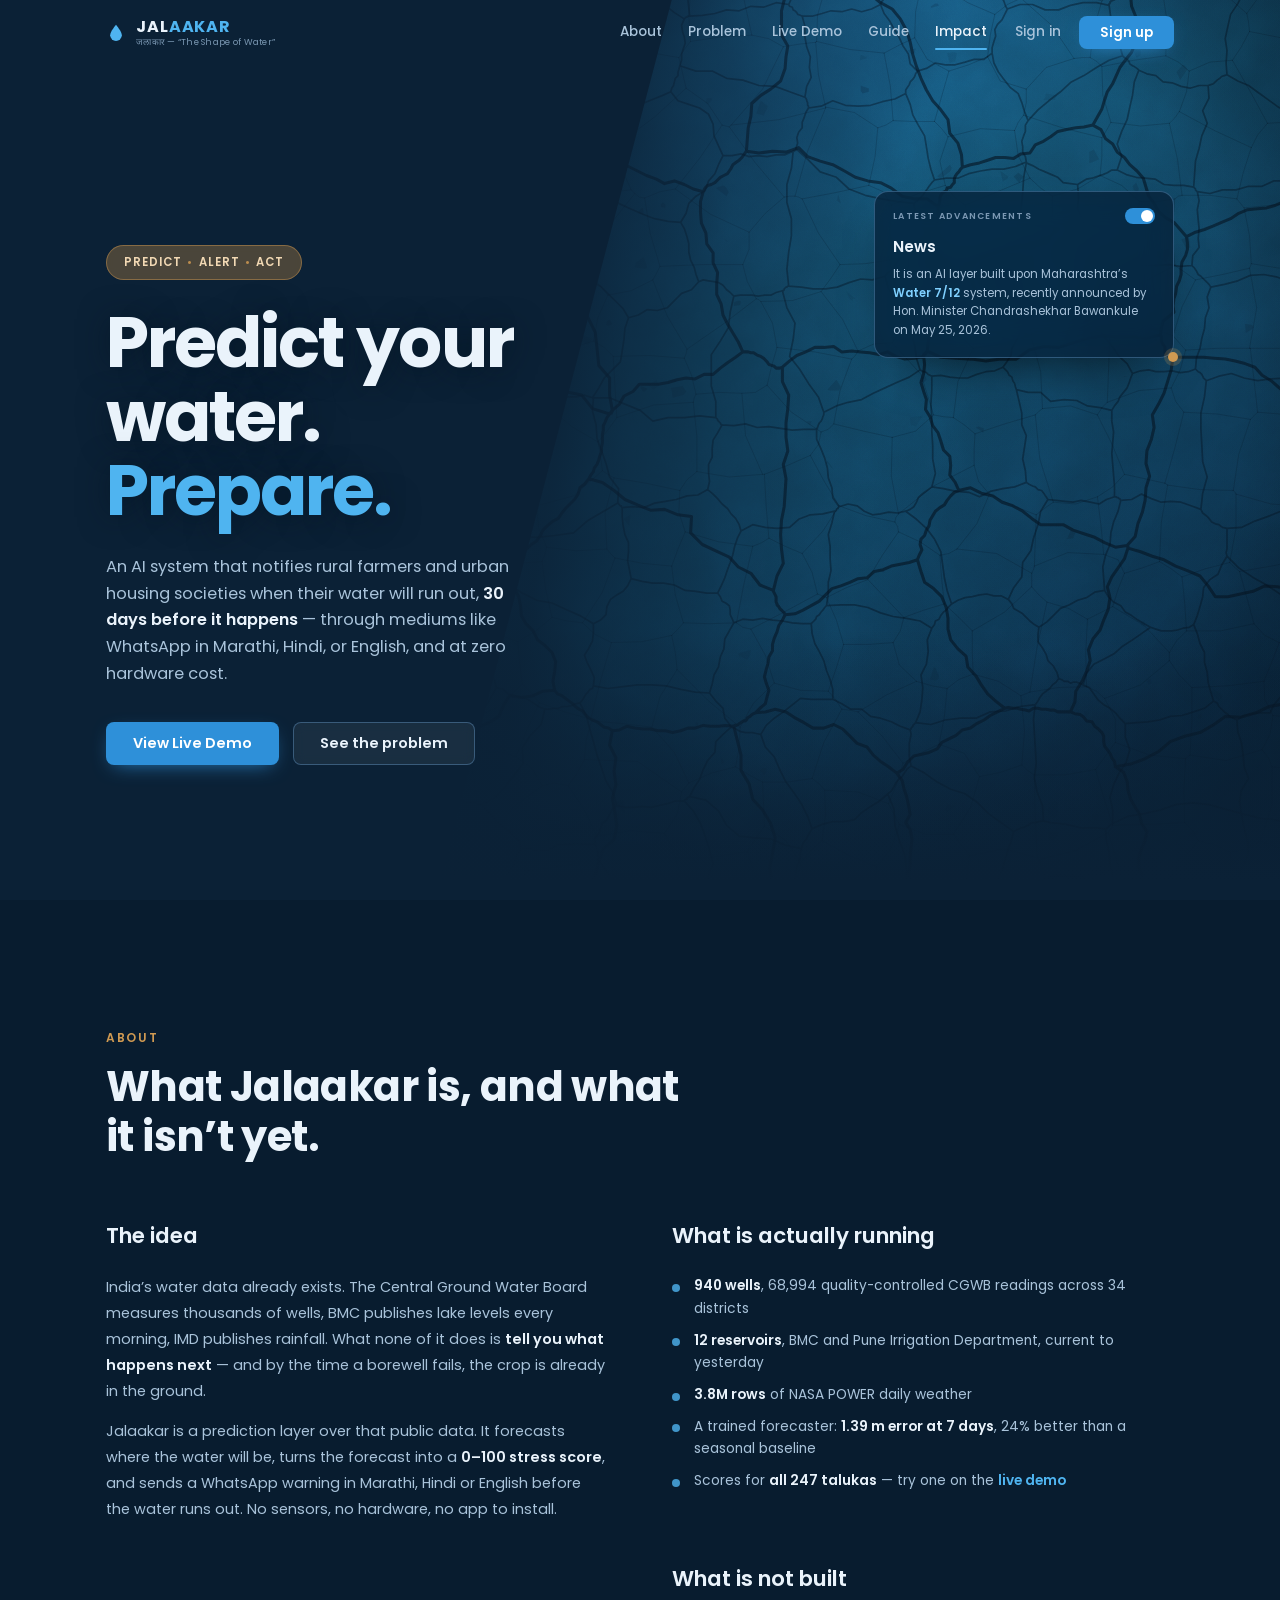
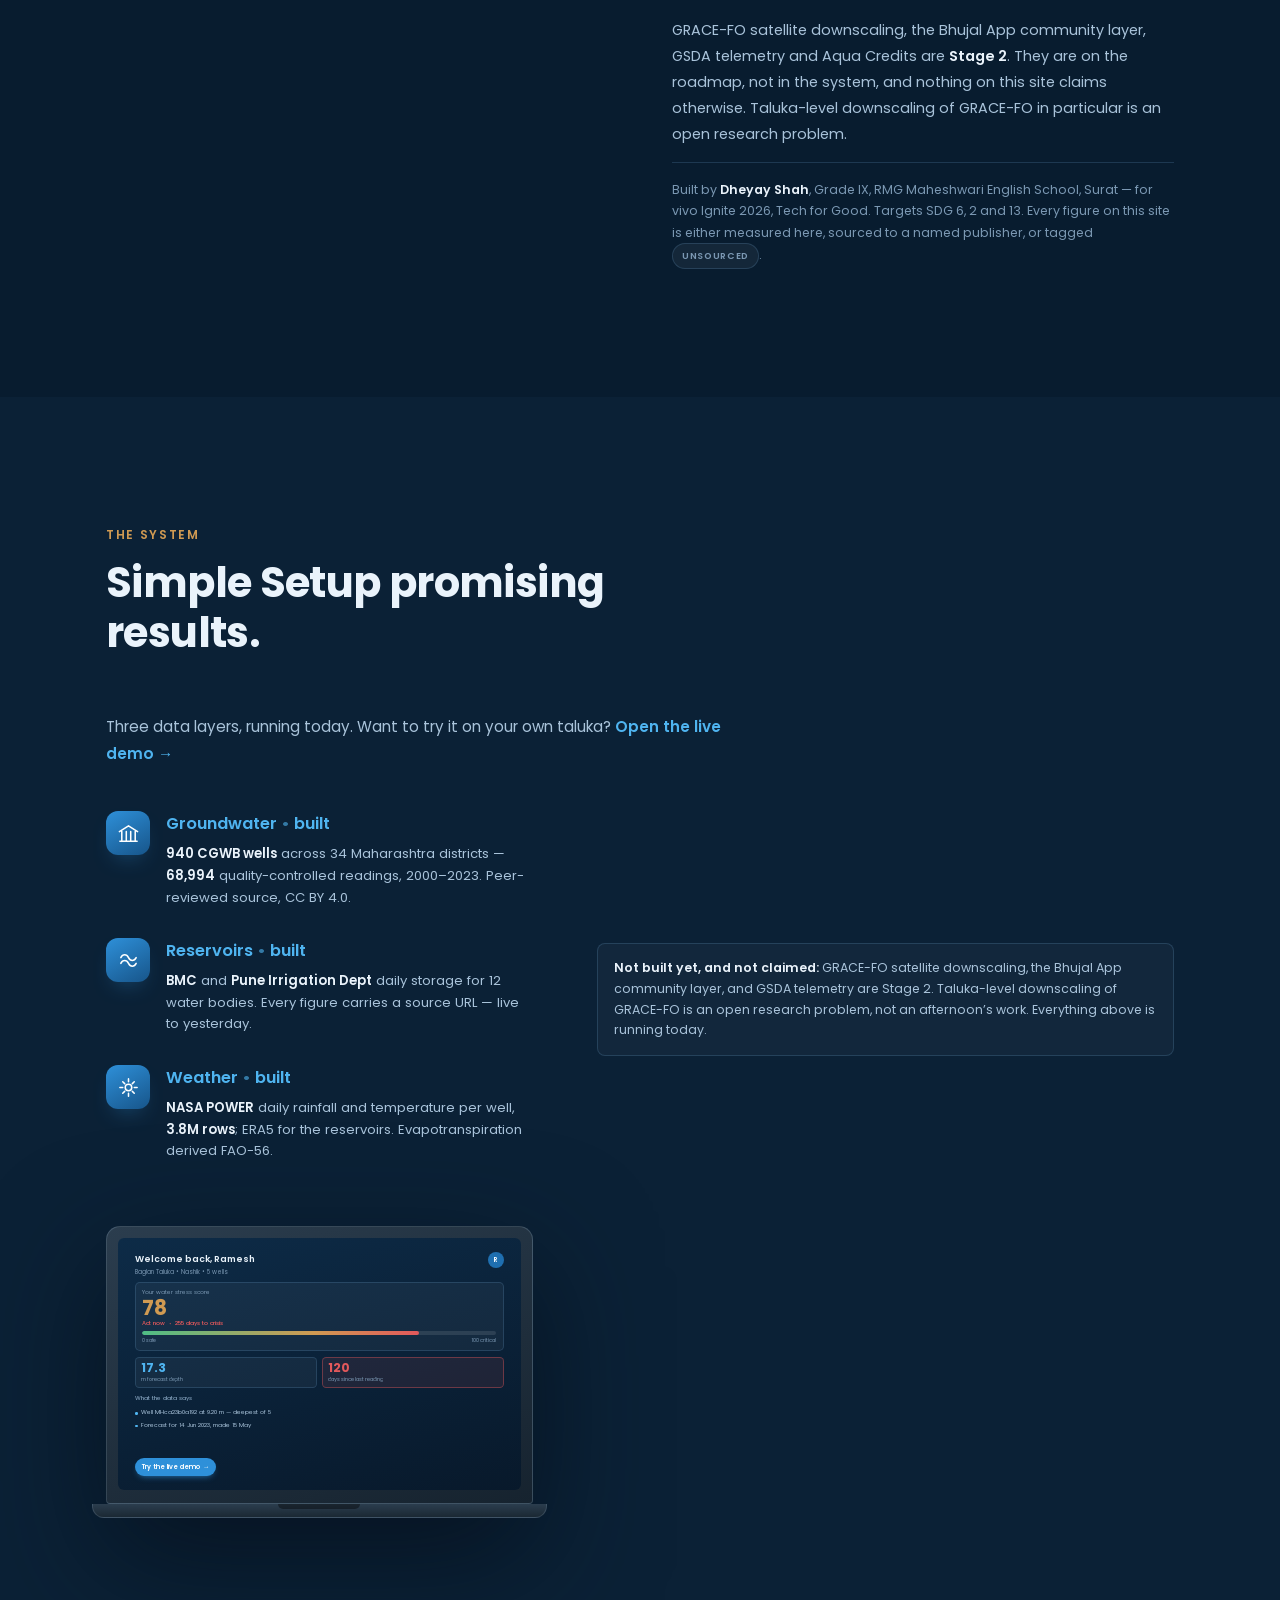
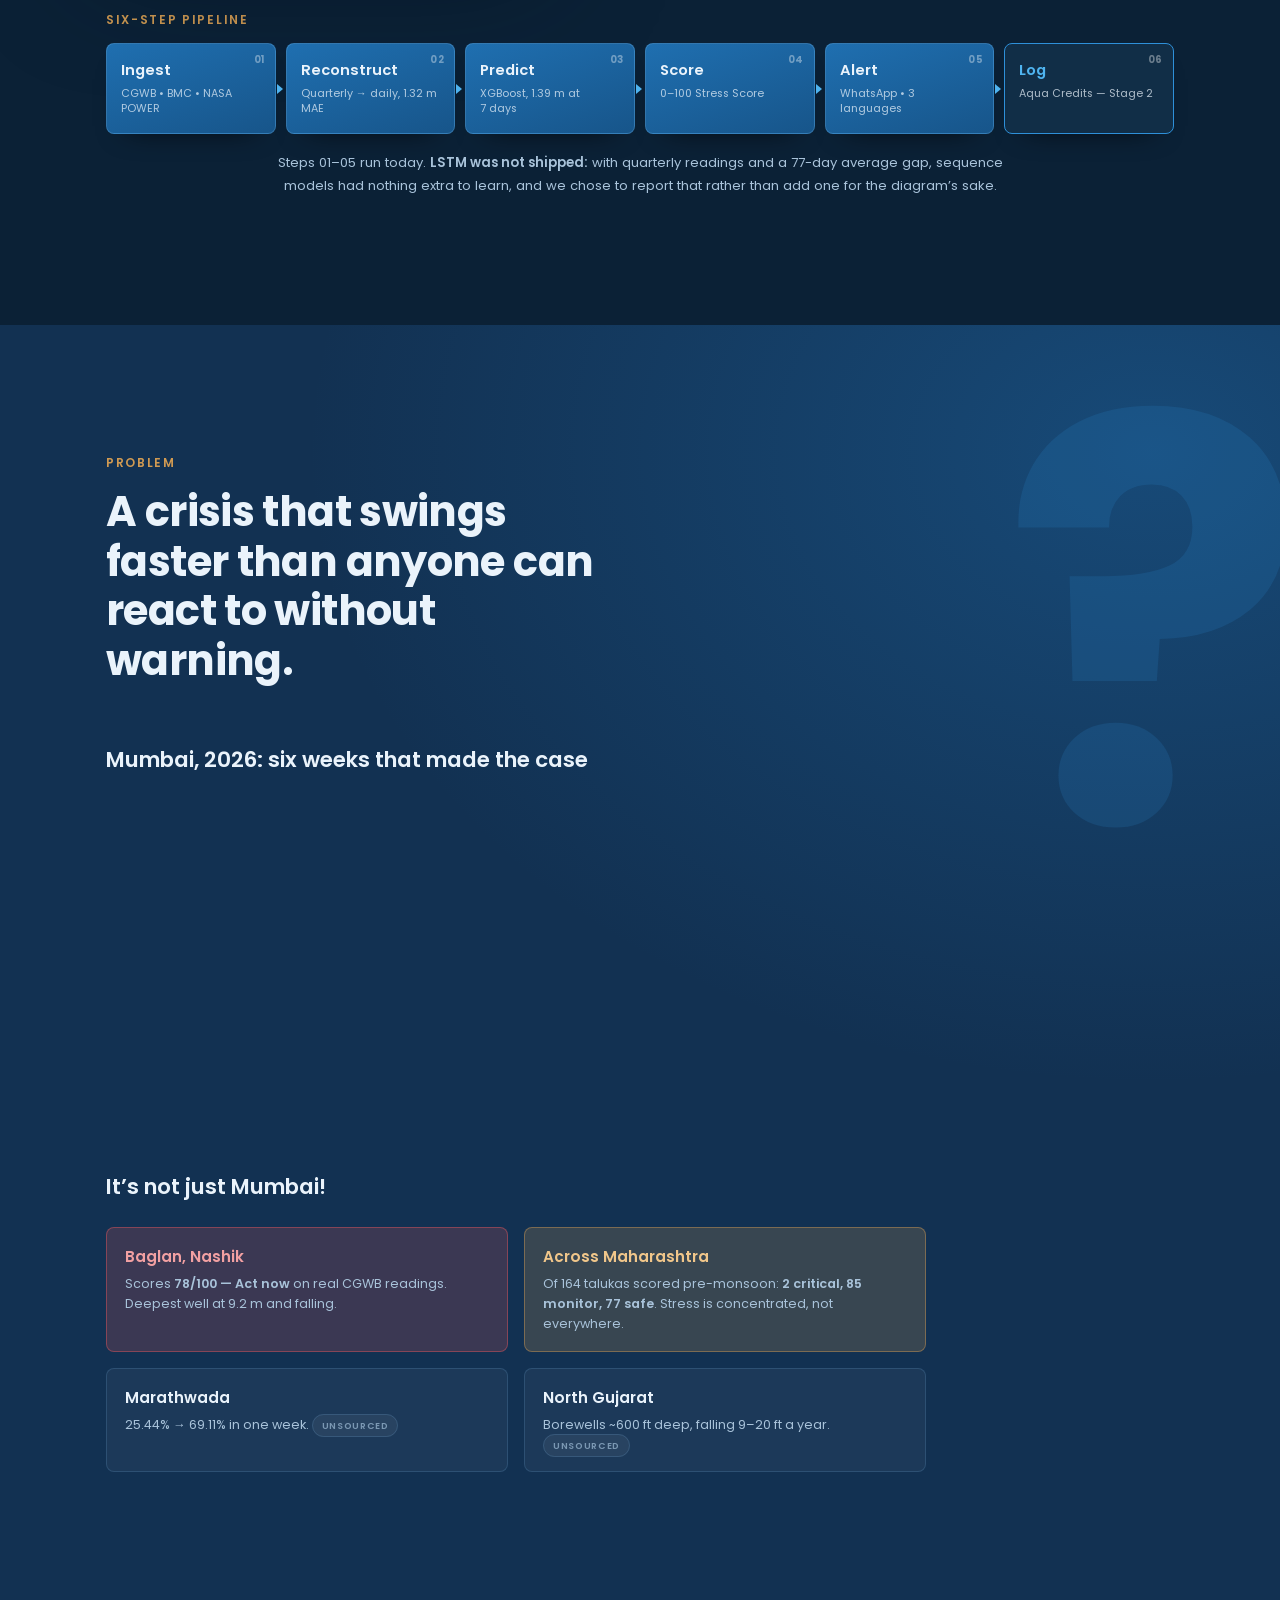
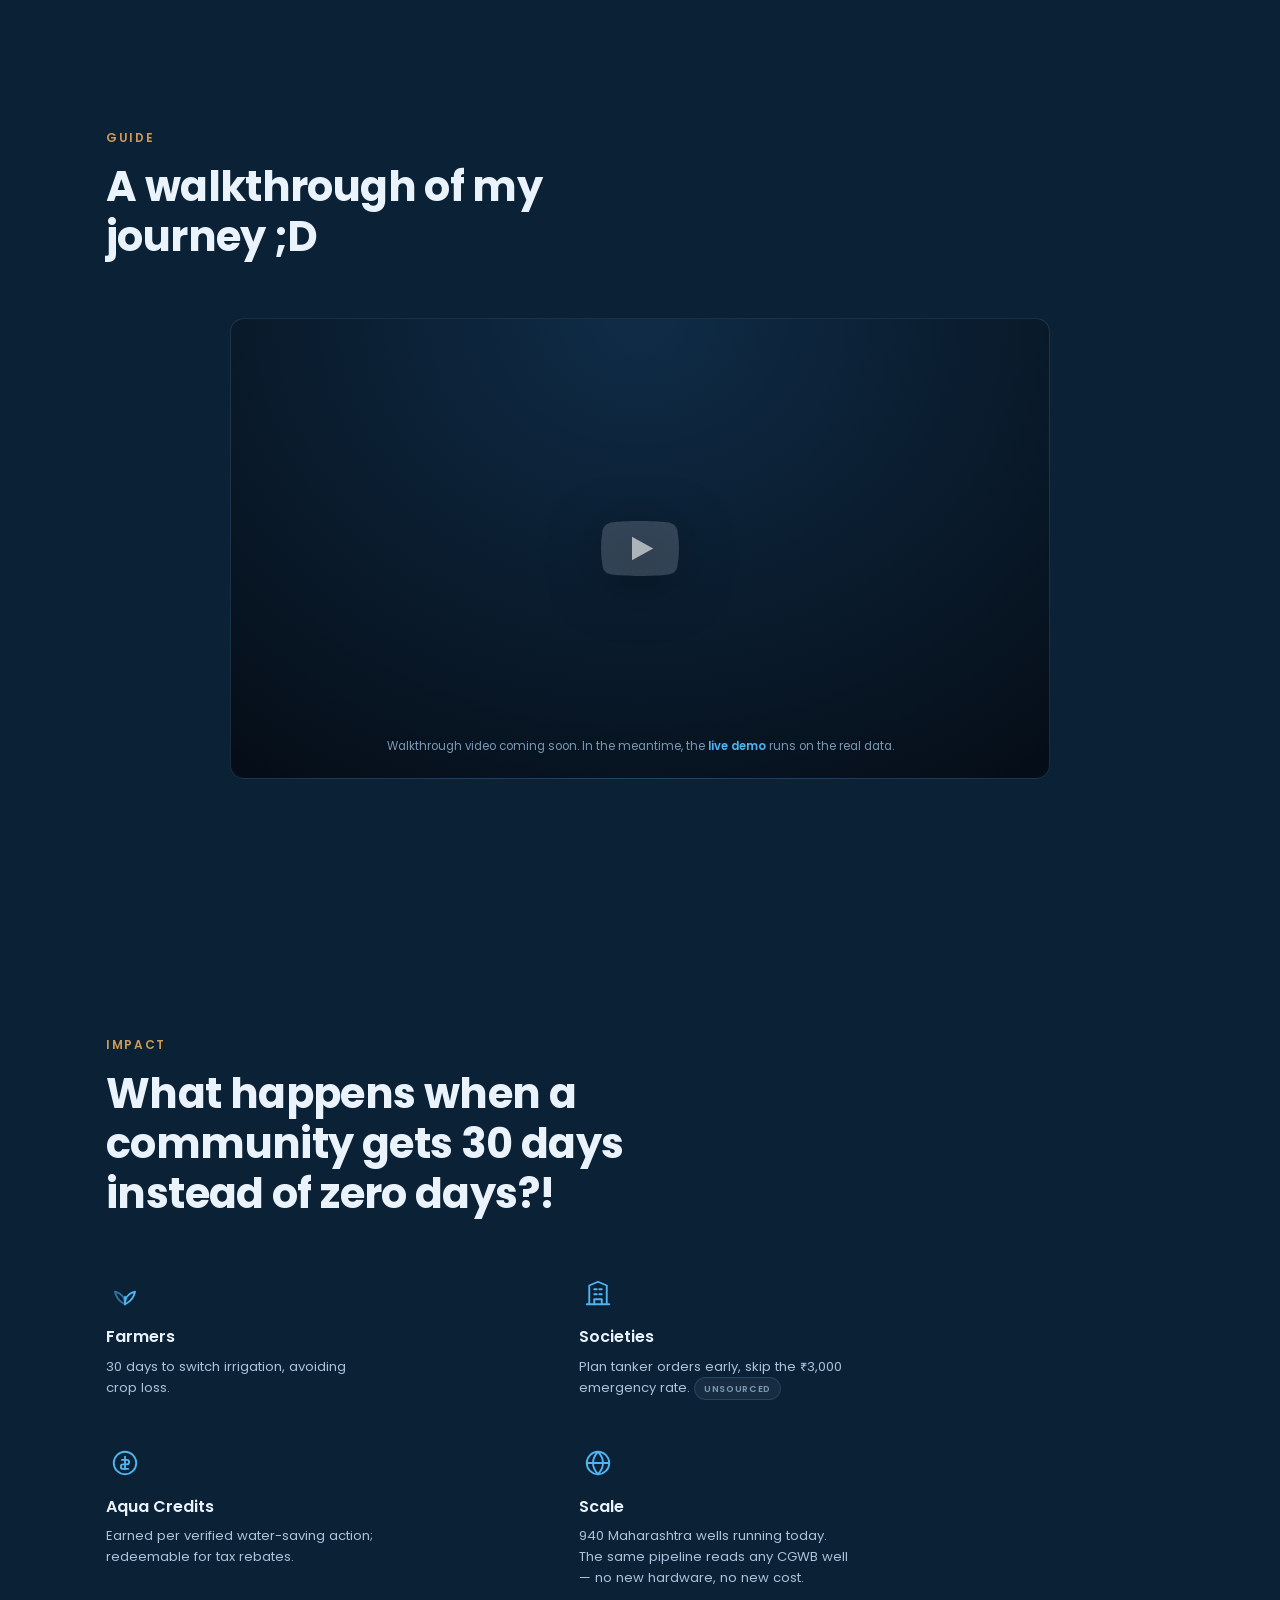
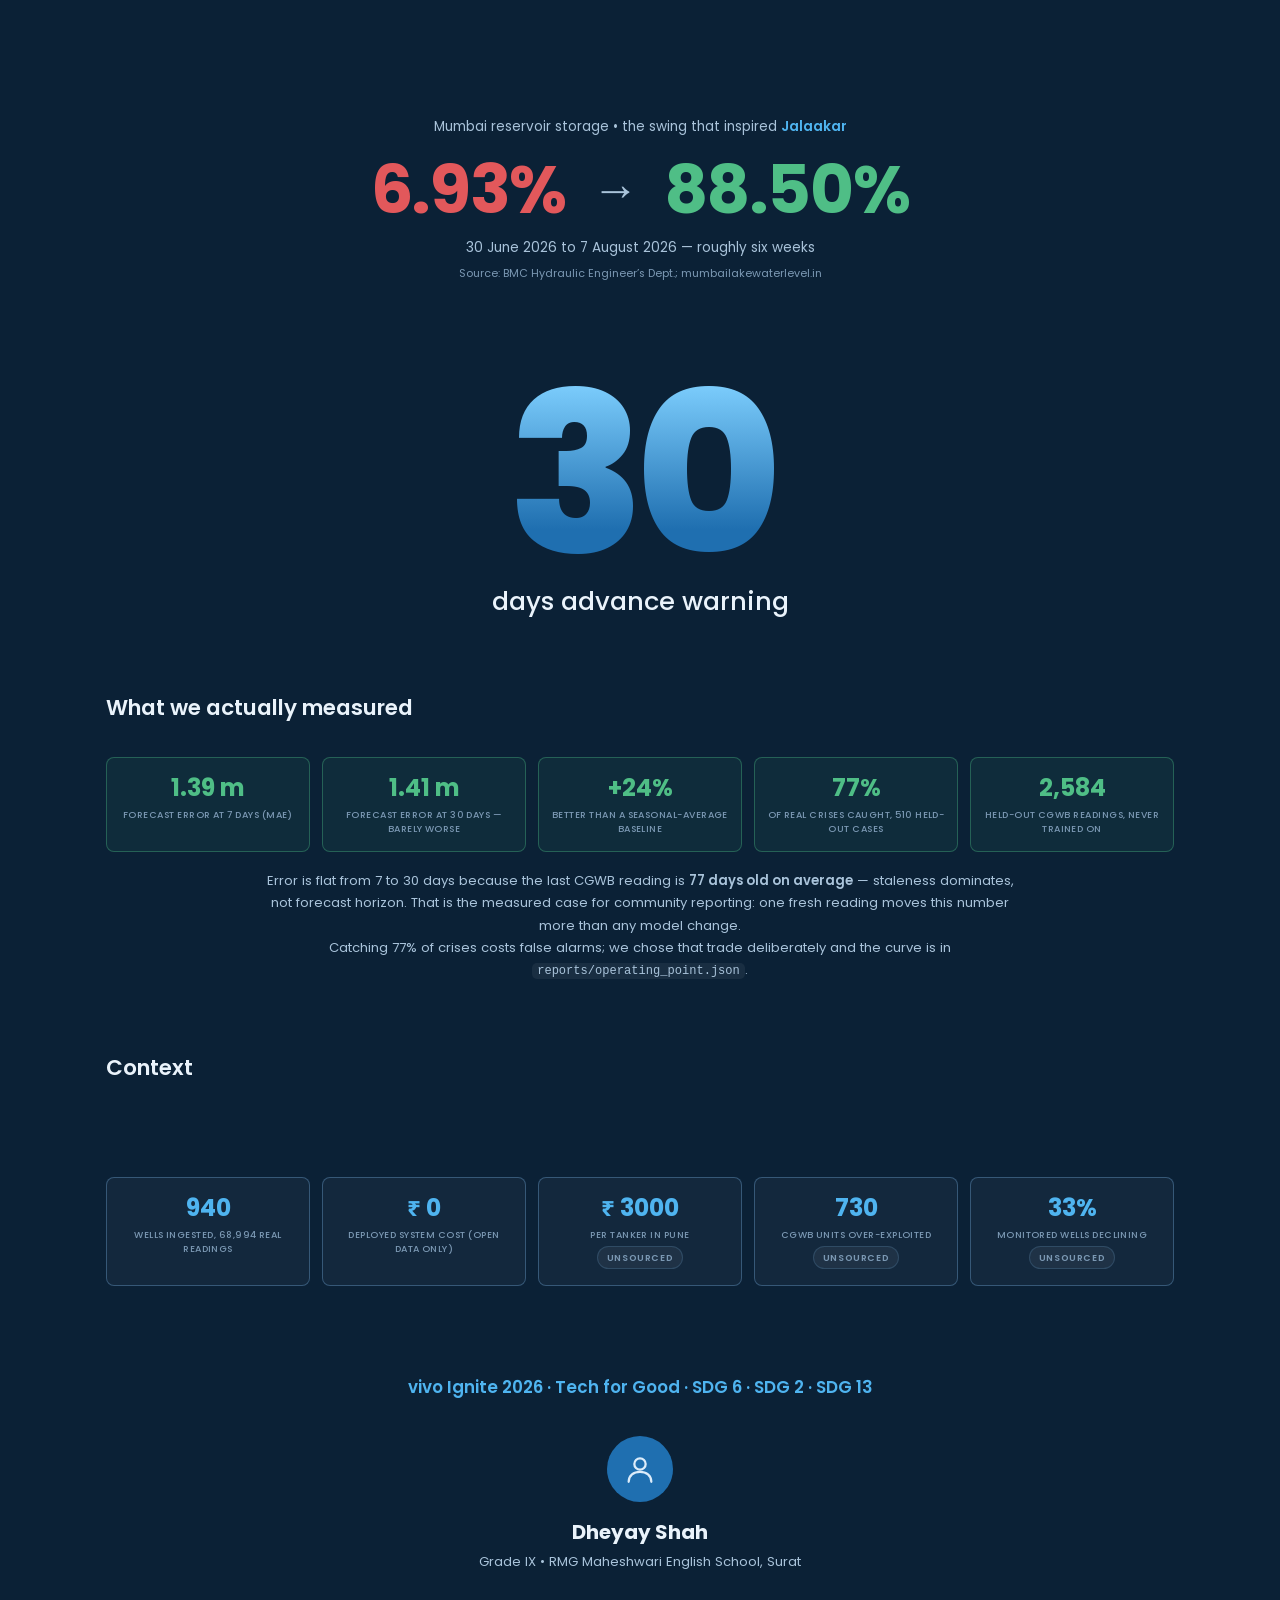
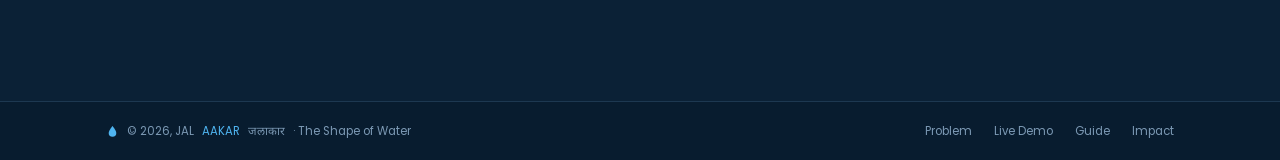
==== web/index.html @ fb1e91b0 "fix: seven bugs from adversarial test pass 500 on malformed dates (string date comparison let imposs" ====
<!DOCTYPE html>
<html lang="en">
<head>
<meta charset="utf-8">
<meta name="viewport" content="width=device-width, initial-scale=1">
<title>Jalaakar — Predict your water. Prepare.</title>
<meta name="description" content="Jalaakar is an AI layer on Maharashtra's Water 7/12 system that warns rural farmers and urban housing societies 30 days before their water runs out — over WhatsApp, in Marathi, Hindi or English, at zero hardware cost.">
<meta name="theme-color" content="#0b2136">

<meta property="og:title" content="Jalaakar — Predict your water. Prepare.">
<meta property="og:description" content="30 days of advance warning before the water runs out. WhatsApp alerts in three languages, zero hardware cost.">
<meta property="og:type" content="website">

<link rel="preload" href="assets/fonts/poppins-latin-700-normal.woff2" as="font" type="font/woff2" crossorigin>
<link rel="preload" href="assets/fonts/poppins-latin-400-normal.woff2" as="font" type="font/woff2" crossorigin>
<link rel="stylesheet" href="styles.css">
<link rel="icon" href="data:image/svg+xml,%3Csvg xmlns='http://www.w3.org/2000/svg' viewBox='0 0 24 24'%3E%3Cpath fill='%234fb4f0' d='M12 2s7 8.2 7 12.6A7 7 0 0 1 5 14.6C5 10.2 12 2 12 2z'/%3E%3C/svg%3E">
</head>
<body>

<a class="skip-link" href="#main">Skip to content</a>

<!-- ============================ NAV ============================ -->
<header class="nav" id="nav">
  <div class="nav__inner">
    <a class="brand" href="#top" aria-label="Jalaakar home">
      <svg class="brand__drop" viewBox="0 0 24 24" aria-hidden="true"><path d="M12 2s7 8.2 7 12.6A7 7 0 0 1 5 14.6C5 10.2 12 2 12 2z"/></svg>
      <span class="brand__text">
        <span class="brand__name">JAL<em>AAKAR</em></span>
        <span class="brand__sub"><span lang="mr">जलाकार</span> &mdash; &ldquo;The Shape of Water&rdquo;</span>
      </span>
    </a>

    <nav class="nav__links" id="navLinks" aria-label="Primary">
      <a href="#about">About</a>
      <a href="#problem">Problem</a>
      <a href="demo.html">Live Demo</a>
      <a href="#guide">Guide</a>
      <a href="#impact">Impact</a>
      <div class="nav__auth-mobile">
        <a class="nav__signin" href="signup.html#login">Sign in</a>
        <a class="btn btn--sm btn--primary" href="signup.html">Sign up</a>
      </div>
    </nav>

    <div class="nav__auth">
      <a class="nav__signin" href="signup.html#login">Sign in</a>
      <a class="btn btn--sm btn--primary" href="signup.html">Sign up</a>
    </div>

    <button class="nav__toggle" id="navToggle" aria-expanded="false" aria-controls="navLinks" aria-label="Open menu">
      <span></span><span></span><span></span>
    </button>
  </div>
</header>

<main id="main">

<!-- ============================ HERO ============================ -->
<section class="hero" id="top">
  <div class="hero__art" aria-hidden="true">
    <img src="assets/cracked-earth.svg" alt="" class="hero__art-img">
    <div class="hero__art-fade"></div>
  </div>

  <div class="hero__inner">
    <div class="hero__copy">
      <span class="pill">Predict <i>&bull;</i> Alert <i>&bull;</i> Act</span>

      <h1 class="hero__title">
        Predict your<br>water.<br>
        <em>Prepare.</em>
      </h1>

      <p class="hero__lede">
        An AI system that notifies rural farmers and urban housing societies
        when their water will run out, <strong>30 days before it happens</strong> —
        through mediums like WhatsApp in Marathi, Hindi, or English,
        and at zero hardware cost.
      </p>

      <div class="hero__cta">
        <a class="btn btn--primary" href="demo.html">View Live Demo</a>
        <a class="btn btn--ghost" href="#problem">See the problem</a>
      </div>
    </div>

    <aside class="newscard" aria-label="Latest advancements">
      <div class="newscard__head">
        <span class="newscard__eyebrow">Latest advancements</span>
        <span class="newscard__toggle" role="img" aria-label="Live"><i></i></span>
      </div>
      <p class="newscard__label">News</p>
      <p class="newscard__body">
        It is an AI layer built upon Maharashtra&rsquo;s <strong>Water 7/12</strong> system,
        recently announced by Hon. Minister Chandrashekhar Bawankule on May&nbsp;25,&nbsp;2026.
      </p>
      <span class="newscard__dot" aria-hidden="true"></span>
    </aside>
  </div>
</section>

<!-- ============================ ABOUT ============================
     The nav has always linked to #about; the section never existed, so the
     link was dead. Rather than delete the link, this is the section it was
     promising — and the site badly needed one plain-language answer to
     "what is this, and how much of it is real?"
     ============================================================== -->
<section class="section about" id="about">
  <div class="wrap">
    <p class="eyebrow">About</p>
    <h2 class="h2">What Jalaakar is, and what it isn&rsquo;t yet.</h2>

    <div class="about__grid">
      <div class="about__col">
        <h3 class="h3">The idea</h3>
        <p>
          India&rsquo;s water data already exists. The Central Ground Water Board
          measures thousands of wells, BMC publishes lake levels every morning,
          IMD publishes rainfall. What none of it does is <strong>tell you what
          happens next</strong> &mdash; and by the time a borewell fails, the
          crop is already in the ground.
        </p>
        <p>
          Jalaakar is a prediction layer over that public data. It forecasts
          where the water will be, turns the forecast into a
          <strong>0&ndash;100 stress score</strong>, and sends a WhatsApp
          warning in Marathi, Hindi or English before the water runs out.
          No sensors, no hardware, no app to install.
        </p>
      </div>

      <div class="about__col">
        <h3 class="h3">What is actually running</h3>
        <ul class="about__list">
          <li><strong>940 wells</strong>, 68,994 quality-controlled CGWB readings across 34 districts</li>
          <li><strong>12 reservoirs</strong>, BMC and Pune Irrigation Department, current to yesterday</li>
          <li><strong>3.8M rows</strong> of NASA POWER daily weather</li>
          <li>A trained forecaster: <strong>1.39&nbsp;m error at 7 days</strong>, 24% better than a seasonal baseline</li>
          <li>Scores for <strong>all 247 talukas</strong> &mdash; try one on the <a href="demo.html">live demo</a></li>
        </ul>

        <h3 class="h3 h3--mt">What is not built</h3>
        <p>
          GRACE-FO satellite downscaling, the Bhujal App community layer, GSDA
          telemetry and Aqua Credits are <strong>Stage&nbsp;2</strong>. They are
          on the roadmap, not in the system, and nothing on this site claims
          otherwise. Taluka-level downscaling of GRACE-FO in particular is an
          open research problem.
        </p>
        <p class="about__meta">
          Built by <strong>Dheyay Shah</strong>, Grade IX, RMG Maheshwari
          English School, Surat &mdash; for vivo Ignite 2026, Tech for Good.
          Targets SDG 6, 2 and 13. Every figure on this site is either measured
          here, sourced to a named publisher, or tagged
          <span class="tag tag--unverified">unsourced</span>.
        </p>
      </div>
    </div>
  </div>
</section>

<!-- ============================ SETUP / DEMO ============================ -->
<section class="section setup" id="demo">
  <div class="wrap">
    <p class="eyebrow">The System</p>
    <h2 class="h2">Simple Setup promising results.</h2>
    <p class="demo__lede" style="margin-bottom:clamp(28px,4vw,44px)">
      Three data layers, running today. Want to try it on your own taluka?
      <a href="demo.html" style="color:var(--blue-400);font-weight:600">Open the live demo &rarr;</a>
    </p>

    <div class="setup__grid">

      <ol class="layers" reveal-group>
        <li class="layer">
          <span class="layer__icon" aria-hidden="true">
            <svg viewBox="0 0 24 24"><path d="M3 20h18M5 20V10m4.7 10V10m4.6 10V10M19 20V10M2.5 10 12 4l9.5 6"/></svg>
          </span>
          <div>
            <h3 class="layer__title">Groundwater <span>&bull;</span> built</h3>
            <p><strong>940 CGWB wells</strong> across 34 Maharashtra districts &mdash; <strong>68,994</strong> quality-controlled readings, 2000&ndash;2023. Peer-reviewed source, <span class="nowrap">CC BY 4.0</span>.</p>
          </div>
        </li>
        <li class="layer">
          <span class="layer__icon" aria-hidden="true">
            <svg viewBox="0 0 24 24"><path d="M4 15c2-4 6-4 8 0s6 4 8 0M4 9c2-4 6-4 8 0s6 4 8 0"/></svg>
          </span>
          <div>
            <h3 class="layer__title">Reservoirs <span>&bull;</span> built</h3>
            <p><strong>BMC</strong> and <strong>Pune Irrigation Dept</strong> daily storage for 12 water bodies. Every figure carries a source URL &mdash; live to yesterday.</p>
          </div>
        </li>
        <li class="layer">
          <span class="layer__icon" aria-hidden="true">
            <svg viewBox="0 0 24 24"><path d="M12 3v3M12 18v3M3 12h3M18 12h3M6 6l2 2M16 16l2 2M18 6l-2 2M8 16l-2 2"/><circle cx="12" cy="12" r="3.4"/></svg>
          </span>
          <div>
            <h3 class="layer__title">Weather <span>&bull;</span> built</h3>
            <p><strong>NASA POWER</strong> daily rainfall and temperature per well, <strong>3.8M rows</strong>; ERA5 for the reservoirs. Evapotranspiration derived FAO-56.</p>
          </div>
        </li>
      </ol>

      <p class="layers__note">
        <strong>Not built yet, and not claimed:</strong> GRACE-FO satellite downscaling,
        the Bhujal App community layer, and GSDA telemetry are Stage&nbsp;2. Taluka-level
        downscaling of GRACE-FO is an open research problem, not an afternoon&rsquo;s work.
        Everything above is running today.
      </p>

      <!-- Pure-CSS laptop with a live-ish dashboard inside -->
      <figure class="laptop" reveal>
        <div class="laptop__lid">
          <div class="laptop__screen">
            <!-- Hydrated from GET /api/score?entity_type=taluka&entity_id=Baglan
                 &on=2023-05-15 (script.js block 10). The values below are the
                 real API response, hardcoded as an offline fallback — nothing
                 here is invented. Scenario date is 2023-05-15 because CGWB
                 observations end 2023-08-15; there is no 2026 rural reading. -->
            <div class="dash" data-dash>
              <div class="dash__top">
                <div>
                  <p class="dash__hello">Welcome back, Ramesh</p>
                  <p class="dash__meta" data-dash="meta">Baglan Taluka &bull; Nashik &bull; 5 wells</p>
                </div>
                <span class="dash__avatar" aria-hidden="true">R</span>
              </div>

              <div class="dash__scorecard">
                <p class="dash__scorelabel">Your water stress score</p>
                <p class="dash__score"><span class="count" data-count-to="78" data-dash="score">78</span></p>
                <p class="dash__scorestate" data-dash="state">Act now <i>&bull;</i> 255 days to crisis</p>
                <div class="dash__bar"><span style="--w:78%" data-dash="bar"></span></div>
                <div class="dash__scale"><em>0 safe</em><em>100 critical</em></div>
              </div>

              <div class="dash__row">
                <div class="dash__stat">
                  <p class="dash__stat-num" data-dash="stat1num">17.3</p>
                  <p class="dash__stat-cap" data-dash="stat1cap">m forecast depth</p>
                </div>
                <div class="dash__stat dash__stat--warn">
                  <p class="dash__stat-num" data-dash="stat2num">120</p>
                  <p class="dash__stat-cap" data-dash="stat2cap">days since last reading</p>
                </div>
              </div>

              <p class="dash__section">What the data says</p>
              <ul class="dash__notes" data-dash="notes">
                <li><i></i><span>Well MHca23b0a192 at 9.20&nbsp;m &mdash; deepest of 5</span></li>
                <li><i></i><span>Forecast for 14 Jun 2023, made 15 May</span></li>
              </ul>

              <a class="dash__cta" href="demo.html">Try the live demo <span aria-hidden="true">&rarr;</span></a>
            </div>
          </div>
        </div>
        <div class="laptop__base"><span class="laptop__notch"></span></div>
        <figcaption class="sr-only">Jalaakar farmer dashboard for Baglan Taluka, Nashik, showing a water stress score of 78 out of 100, band Act Now, forecast depth 17.3 metres below ground, made on 15 May 2023 for 14 June 2023 from real Central Ground Water Board readings.</figcaption>
      </figure>
    </div>

    <!-- ------- Six-step pipeline ------- -->
    <p class="eyebrow eyebrow--mt">Six-Step Pipeline</p>
    <ol class="pipeline" reveal-group>
      <li class="pipeline__step"><span class="pipeline__n">01</span><h3>Ingest</h3><p>CGWB &bull; BMC &bull; NASA POWER</p></li>
      <li class="pipeline__step"><span class="pipeline__n">02</span><h3>Reconstruct</h3><p>Quarterly &rarr; daily, 1.32&nbsp;m MAE</p></li>
      <li class="pipeline__step"><span class="pipeline__n">03</span><h3>Predict</h3><p>XGBoost, 1.39&nbsp;m at 7&nbsp;days</p></li>
      <li class="pipeline__step"><span class="pipeline__n">04</span><h3>Score</h3><p>0&ndash;100 Stress Score</p></li>
      <li class="pipeline__step"><span class="pipeline__n">05</span><h3>Alert</h3><p>WhatsApp &bull; 3 languages</p></li>
      <li class="pipeline__step pipeline__step--last"><span class="pipeline__n">06</span><h3>Log</h3><p>Aqua Credits &mdash; Stage&nbsp;2</p></li>
    </ol>
    <p class="stats__note" style="margin-top:18px">
      Steps 01&ndash;05 run today. <strong>LSTM was not shipped:</strong> with quarterly
      readings and a 77-day average gap, sequence models had nothing extra to learn,
      and we chose to report that rather than add one for the diagram&rsquo;s sake.
    </p>
  </div>
</section>

<!-- ============================ PROBLEM ============================ -->
<section class="section problem" id="problem">
  <span class="problem__mark" aria-hidden="true">?</span>

  <div class="wrap">
    <p class="eyebrow">Problem</p>
    <h2 class="h2 problem__h2">A crisis that swings faster than anyone can react to without warning.</h2>

    <h3 class="h3">Mumbai, 2026: six weeks that made the case</h3>

    <ol class="timeline" reveal-group>
      <!-- Values and provenance tags are hydrated from GET /api/figures when the
           backend is up; the markup below is the offline fallback and must stay
           in sync with ingest/reservoir_seeds.csv. See script.js block 0. -->
      <li class="timeline__row">
        <span class="timeline__date">16 Jun</span>
        <p class="timeline__text">Storage at <b data-fig="mumbai_16Jun2026">10.35%</b>. BMC orders 20% cuts to industrial and commercial users.</p>
        <span class="tag tag--unverified" data-fig-tag="mumbai_16Jun2026" title="Secondhand — RMSI climate blog, not read off a BMC page">unverified</span>
      </li>
      <li class="timeline__row timeline__row--crit">
        <span class="timeline__date">23 Jun</span>
        <p class="timeline__text">Critical low of <b data-fig="mumbai_23Jun2026">8.34%</b> &mdash; groundwater becomes emergency backup.</p>
        <span class="tag tag--ok" data-fig-tag="mumbai_23Jun2026" title="Free Press Journal, reporting the BMC Hydraulic Engineer&#39;s 06:00 bulletin">verified &bull; FPJ</span>
      </li>
      <li class="timeline__row timeline__row--crit">
        <span class="timeline__date">29 Jun</span>
        <p class="timeline__text">Mumbai&rsquo;s seven lakes bottom out at <b data-fig="mumbai7Lakes_29Jun2026">6.93%</b> &mdash; the figure the whole pitch rests on. About one lakh million litres left.</p>
        <span class="tag tag--ok" data-fig-tag="mumbai7Lakes_29Jun2026" title="Free Press Journal, 30 Jun 2026 — table captioned &quot;Water Stock As On June 29&quot;">verified &bull; FPJ</span>
      </li>
      <li class="timeline__row timeline__row--crit">
        <span class="timeline__date">30 Jun</span>
        <p class="timeline__text">Still falling: <b data-fig="mumbai7Lakes_30Jun2026">6.75%</b> &mdash; 97,666 ML against a capacity of 14,47,363 ML.</p>
        <span class="tag tag--ok" data-fig-tag="mumbai7Lakes_30Jun2026" title="Mid-Day, citing BMC data">verified &bull; Mid-Day</span>
      </li>
      <li class="timeline__row timeline__row--good">
        <span class="timeline__date">07 Aug</span>
        <p class="timeline__text">Mumbai&rsquo;s seven lakes refill to <b data-fig="mumbai7Lakes_07Aug2026">88.50%</b>. Pune&rsquo;s five dams sit at <b data-fig="pune5Dams_07Aug2026">96.60%</b>.</p>
        <span class="tag tag--ok" data-fig-tag="mumbai7Lakes_07Aug2026" title="BMC Hydraulic Engineer&#39;s Department via mumbailakewaterlevel.in; Maharashtra WRD / Pravah">verified &bull; BMC</span>
      </li>
    </ol>

    <h3 class="h3 h3--mt">It&rsquo;s not just Mumbai!</h3>

    <div class="regions" reveal-group>
      <article class="region region--red">
        <h4>Baglan, Nashik</h4>
        <p>Scores <strong>78/100 &mdash; Act now</strong> on real CGWB readings. Deepest well at 9.2&nbsp;m and falling.</p>
      </article>
      <article class="region region--amber">
        <h4>Across Maharashtra</h4>
        <p>Of 164 talukas scored pre-monsoon: <strong>2 critical, 85 monitor, 77 safe</strong>. Stress is concentrated, not everywhere.</p>
      </article>
      <article class="region">
        <h4>Marathwada</h4>
        <p>25.44% &rarr; 69.11% in one week. <span class="tag tag--unverified">unsourced</span></p>
      </article>
      <article class="region">
        <h4>North Gujarat</h4>
        <p>Borewells ~600&nbsp;ft deep, falling 9&ndash;20&nbsp;ft a year. <span class="tag tag--unverified">unsourced</span></p>
      </article>
    </div>
  </div>
</section>

<!-- ============================ GUIDE ============================ -->
<section class="section guide" id="guide">
  <div class="wrap">
    <p class="eyebrow">Guide</p>
    <h2 class="h2">A walkthrough of my journey ;D</h2>

    <!-- Lite YouTube facade: no iframe until clicked. Set data-video-id to publish. -->
    <div class="video" id="video" data-video-id="" reveal>
      <button class="video__play" type="button" aria-label="Play the walkthrough video">
        <svg viewBox="0 0 68 48" aria-hidden="true">
          <path class="video__play-bg" d="M66.5 7.7a8.6 8.6 0 0 0-6-6C55.2 0 34 0 34 0S12.8 0 7.5 1.7a8.6 8.6 0 0 0-6 6A89 89 0 0 0 0 24a89 89 0 0 0 1.5 16.3 8.6 8.6 0 0 0 6 6C12.8 48 34 48 34 48s21.2 0 26.5-1.7a8.6 8.6 0 0 0 6-6A89 89 0 0 0 68 24a89 89 0 0 0-1.5-16.3z"/>
          <path class="video__play-tri" d="M27 34.3 45.5 24 27 13.7z"/>
        </svg>
      </button>
      <!-- DEV: put the YouTube ID in data-video-id on #video above to arm this.
           The hint below is what a visitor sees until then, so keep it
           audience-facing — the previous copy told judges to edit an attribute. -->
      <p class="video__hint">Walkthrough video coming soon. In the meantime, the
        <a href="demo.html">live demo</a> runs on the real data.</p>
    </div>
  </div>
</section>

<!-- ============================ IMPACT ============================ -->
<section class="section impact" id="impact">
  <div class="wrap">
    <p class="eyebrow">Impact</p>
    <h2 class="h2">What happens when a community gets 30 days instead of zero days?!</h2>

    <div class="impact__grid" reveal-group>
      <article class="ic">
        <span class="ic__icon" aria-hidden="true">
          <svg viewBox="0 0 24 24"><path d="M12 21c0-5 3-9 8-10-1 5-4 8-8 10Z"/><path d="M12 21c0-5-3-9-8-10 1 5 4 8 8 10Z" opacity=".55"/><path d="M12 21v-6"/></svg>
        </span>
        <h3>Farmers</h3>
        <p>30 days to switch irrigation, avoiding crop loss.</p>
      </article>
      <article class="ic">
        <span class="ic__icon" aria-hidden="true">
          <svg viewBox="0 0 24 24"><path d="M3 21h18M5 21V6l7-3 7 3v15"/><path d="M9 21v-4h6v4M9 9h2M13 9h2M9 13h2M13 13h2"/></svg>
        </span>
        <h3>Societies</h3>
        <p>Plan tanker orders early, skip the &#8377;3,000 emergency rate. <span class="tag tag--unverified" title="Widely reported but not traced to a primary source">unsourced</span></p>
      </article>
      <article class="ic">
        <span class="ic__icon" aria-hidden="true">
          <svg viewBox="0 0 24 24"><circle cx="12" cy="12" r="9"/><path d="M12 7v10M9.5 9.5h4a1.8 1.8 0 0 1 0 3.6h-3a1.8 1.8 0 0 0 0 3.6h4"/></svg>
        </span>
        <h3>Aqua Credits</h3>
        <p>Earned per verified water-saving action; redeemable for tax rebates.</p>
      </article>
      <article class="ic">
        <span class="ic__icon" aria-hidden="true">
          <svg viewBox="0 0 24 24"><circle cx="12" cy="12" r="9"/><path d="M3 12h18M12 3c2.6 2.8 4 5.7 4 9s-1.4 6.2-4 9c-2.6-2.8-4-5.7-4-9s1.4-6.2 4-9Z"/></svg>
        </span>
        <h3>Scale</h3>
        <p>940 Maharashtra wells running today. The same pipeline reads any CGWB well &mdash; no new hardware, no new cost.</p>
      </article>
    </div>

    <!-- ------- The swing ------- -->
    <div class="swing" reveal>
      <p class="swing__cap">Mumbai reservoir storage &bull; the swing that inspired <b>Jalaakar</b></p>
      <p class="swing__nums">
        <span class="swing__lo"><span class="count" data-count-to="6.93" data-decimals="2">6.93</span>%</span>
        <span class="swing__arrow" aria-hidden="true">&rarr;</span>
        <span class="swing__hi"><span class="count" data-count-to="88.5" data-decimals="2">88.50</span>%</span>
      </p>
      <p class="swing__sub">30 June 2026 to 7 August 2026 &mdash; roughly six weeks</p>
      <p class="swing__src">Source: BMC Hydraulic Engineer&rsquo;s Dept.; mumbailakewaterlevel.in</p>
    </div>

    <!-- ------- Big 30 ------- -->
    <div class="big" reveal>
      <p class="big__num"><span class="count" data-count-to="30">30</span></p>
      <p class="big__cap">days advance warning</p>
    </div>

    <!-- ------- Stat row ------- -->
    <!-- Measured on this repo's own data. Every number here is reproducible:
         python ml/01_baseline.py && python ml/02_xgboost.py
                                  && python ml/04_operating_point.py
         Held-out set = 2,584 real CGWB readings the model never saw. -->
    <h3 class="h3 h3--mt">What we actually measured</h3>
    <ul class="stats stats--measured" reveal-group>
      <li class="stat"><p class="stat__num">1.39&nbsp;m</p><p class="stat__cap">forecast error at 7 days (MAE)</p></li>
      <li class="stat"><p class="stat__num">1.41&nbsp;m</p><p class="stat__cap">forecast error at 30 days &mdash; barely worse</p></li>
      <li class="stat"><p class="stat__num">+24%</p><p class="stat__cap">better than a seasonal-average baseline</p></li>
      <li class="stat"><p class="stat__num">77%</p><p class="stat__cap">of real crises caught, 510 held-out cases</p></li>
      <li class="stat"><p class="stat__num">2,584</p><p class="stat__cap">held-out CGWB readings, never trained on</p></li>
    </ul>

    <p class="stats__note">
      Error is flat from 7 to 30 days because the last CGWB reading is
      <strong>77 days old on average</strong> &mdash; staleness dominates, not
      forecast horizon. That is the measured case for community reporting: one
      fresh reading moves this number more than any model change.
      <br>
      Catching 77% of crises costs false alarms; we chose that trade deliberately
      and the curve is in <code>reports/operating_point.json</code>.
    </p>

    <h3 class="h3 h3--mt">Context</h3>
    <ul class="stats" reveal-group>
      <li class="stat"><p class="stat__num">940</p><p class="stat__cap">wells ingested, 68,994 real readings</p></li>
      <li class="stat"><p class="stat__num">&#8377;&nbsp;0</p><p class="stat__cap">deployed system cost (open data only)</p></li>
      <li class="stat"><p class="stat__num">&#8377;&nbsp;3000</p><p class="stat__cap">per tanker in Pune <span class="tag tag--unverified">unsourced</span></p></li>
      <li class="stat"><p class="stat__num">730</p><p class="stat__cap">CGWB units over-exploited <span class="tag tag--unverified">unsourced</span></p></li>
      <li class="stat"><p class="stat__num">33%</p><p class="stat__cap">monitored wells declining <span class="tag tag--unverified">unsourced</span></p></li>
    </ul>

    <p class="badges">vivo Ignite 2026 &middot; Tech for Good &middot; SDG 6 &middot; SDG 2 &middot; SDG 13</p>

    <div class="author">
      <span class="author__avatar" aria-hidden="true">
        <svg viewBox="0 0 24 24"><circle cx="12" cy="8.5" r="4"/><path d="M4 21c0-4.4 3.6-7 8-7s8 2.6 8 7"/></svg>
      </span>
      <p class="author__name">Dheyay Shah</p>
      <p class="author__meta">Grade IX &bull; RMG Maheshwari English School, Surat</p>
    </div>
  </div>
</section>

</main>

<!-- ============================ FOOTER ============================ -->
<footer class="foot">
  <div class="wrap foot__inner">
    <p class="foot__left">
      <svg class="foot__drop" viewBox="0 0 24 24" aria-hidden="true"><path d="M12 2s7 8.2 7 12.6A7 7 0 0 1 5 14.6C5 10.2 12 2 12 2z"/></svg>
      &copy; 2026, JAL<em>AAKAR</em> <span lang="mr">जलाकार</span> &middot; The Shape of Water
    </p>
    <nav class="foot__nav" aria-label="Footer">
      <a href="#problem">Problem</a>
      <a href="demo.html">Live Demo</a>
      <a href="#guide">Guide</a>
      <a href="#impact">Impact</a>
    </nav>
  </div>
</footer>

<script src="script.js"></script>
</body>
</html>
---- web/styles.css ----
/* ==========================================================================
   JALAAKAR — जलाकार · "The Shape of Water"
   Frontend for the vivo Ignite 2026 submission.
   Rebuilt from the Canva design (design id DAHQ6pLflpQ) in plain HTML/CSS/JS.

   Contents
     01  Tokens
     02  Reset & base
     03  Utilities (wrap, eyebrow, headings, buttons, reveal)
     04  Nav
     05  Hero + news card
     06  Setup: layers + CSS laptop dashboard
     07  Six-step pipeline
     08  Problem: timeline + regions
     09  Guide: video facade
     10  Impact: cards, swing, big 30, stats, author
     11  Footer
     12  Signup page
     13  Responsive
   ========================================================================== */

/* ------------------------------ 00 Webfonts ------------------------------
   Self-hosted so the site renders identically with no network — important
   for a live demo on venue wifi. Files are the woff2 subsets from
   @fontsource/poppins and @fontsource/noto-sans-devanagari (SIL OFL 1.1).
   ------------------------------------------------------------------------ */
@font-face{font-family:Poppins;font-style:normal;font-weight:400;font-display:swap;
  src:url("assets/fonts/poppins-latin-400-normal.woff2") format("woff2")}
@font-face{font-family:Poppins;font-style:normal;font-weight:500;font-display:swap;
  src:url("assets/fonts/poppins-latin-500-normal.woff2") format("woff2")}
@font-face{font-family:Poppins;font-style:normal;font-weight:600;font-display:swap;
  src:url("assets/fonts/poppins-latin-600-normal.woff2") format("woff2")}
@font-face{font-family:Poppins;font-style:normal;font-weight:700;font-display:swap;
  src:url("assets/fonts/poppins-latin-700-normal.woff2") format("woff2")}
@font-face{font-family:Poppins;font-style:normal;font-weight:800;font-display:swap;
  src:url("assets/fonts/poppins-latin-800-normal.woff2") format("woff2")}

@font-face{font-family:"Noto Sans Devanagari";font-style:normal;font-weight:400;font-display:swap;
  src:url("assets/fonts/noto-sans-devanagari-devanagari-400-normal.woff2") format("woff2")}
@font-face{font-family:"Noto Sans Devanagari";font-style:normal;font-weight:600;font-display:swap;
  src:url("assets/fonts/noto-sans-devanagari-devanagari-600-normal.woff2") format("woff2")}
@font-face{font-family:"Noto Sans Devanagari";font-style:normal;font-weight:700;font-display:swap;
  src:url("assets/fonts/noto-sans-devanagari-devanagari-700-normal.woff2") format("woff2")}

/* ------------------------------- 01 Tokens ------------------------------- */
:root{
  /* surfaces */
  --navy-900:#061626;
  --navy-850:#081c2f;
  --navy-800:#0b2136;   /* page background */
  --navy-750:#0e2740;
  --navy-700:#123152;   /* problem band */
  --navy-650:#16406b;
  --line:rgba(120,180,230,.18);
  --line-strong:rgba(120,180,230,.34);

  /* brand */
  --blue-300:#7fd0ff;
  --blue-400:#4fb4f0;   /* primary accent */
  --blue-500:#2e90d9;
  --blue-600:#1f6fb0;
  --blue-700:#17558a;

  /* semantic */
  --amber:#d09a52;
  --amber-dim:#8a6a3e;
  --red:#e2585b;
  --red-dim:#8e3436;
  --green:#4fbe86;

  /* text */
  --ink:#eaf3fb;
  --ink-2:#a9c3da;
  --ink-3:#7b98b3;

  /* type */
  --font:"Poppins","Noto Sans Devanagari",-apple-system,BlinkMacSystemFont,"Segoe UI",Roboto,sans-serif;

  /* rhythm */
  --wrap:1180px;
  --gutter:clamp(20px,5vw,56px);
  --sec-y:clamp(72px,10vw,132px);
  --r-sm:8px;
  --r:14px;
  --r-lg:22px;

  --ease:cubic-bezier(.22,.61,.36,1);
}

/* ---------------------------- 02 Reset & base ---------------------------- */
*,*::before,*::after{box-sizing:border-box}
html{scroll-behavior:smooth;-webkit-text-size-adjust:100%}
@media (prefers-reduced-motion:reduce){html{scroll-behavior:auto}}

body{
  margin:0;
  font-family:var(--font);
  font-size:16px;
  line-height:1.65;
  color:var(--ink);
  background:var(--navy-800);
  -webkit-font-smoothing:antialiased;
  overflow-x:hidden;
}

img,svg{max-width:100%}
h1,h2,h3,h4,p,ul,ol,figure{margin:0}
ul,ol{padding:0;list-style:none}
a{color:inherit;text-decoration:none}
b,strong{font-weight:600}
code{font-family:ui-monospace,SFMono-Regular,Menlo,monospace;font-size:.9em}

:focus-visible{outline:2px solid var(--blue-400);outline-offset:3px;border-radius:4px}

.sr-only{position:absolute;width:1px;height:1px;padding:0;margin:-1px;overflow:hidden;clip:rect(0 0 0 0);white-space:nowrap;border:0}

.skip-link{
  position:absolute;left:-9999px;top:12px;z-index:200;
  background:var(--blue-500);color:#fff;padding:10px 18px;border-radius:var(--r-sm);font-weight:600;
}
.skip-link:focus{left:16px}

/* ------------------------------ 03 Utilities ----------------------------- */
.wrap{width:100%;max-width:var(--wrap);margin-inline:auto;padding-inline:var(--gutter)}
.section{padding-block:var(--sec-y);position:relative}

.eyebrow{
  font-size:.75rem;font-weight:600;letter-spacing:.14em;text-transform:uppercase;
  color:var(--amber);margin-bottom:14px;
}
.eyebrow--mt{margin-top:clamp(56px,8vw,92px)}

.h2{
  font-size:clamp(1.65rem,3.4vw,2.6rem);
  font-weight:700;line-height:1.2;letter-spacing:-.015em;
  max-width:22ch;margin-bottom:clamp(32px,5vw,56px);
}
.h3{font-size:clamp(1.05rem,1.9vw,1.35rem);font-weight:600;margin-bottom:22px}
.h3--mt{margin-top:clamp(44px,6vw,68px)}

/* buttons */
.btn{
  display:inline-flex;align-items:center;justify-content:center;gap:.5em;
  padding:13px 26px;border-radius:var(--r-sm);
  font-size:.9rem;font-weight:600;line-height:1;
  border:1px solid transparent;cursor:pointer;
  transition:transform .18s var(--ease),background-color .18s var(--ease),border-color .18s var(--ease),box-shadow .18s var(--ease);
}
.btn--sm{padding:9px 20px;font-size:.82rem}
.btn--primary{background:var(--blue-500);color:#fff;box-shadow:0 6px 20px -8px rgba(46,144,217,.9)}
.btn--primary:hover{background:var(--blue-400);color:var(--navy-900);transform:translateY(-2px)}
.btn--ghost{background:rgba(255,255,255,.06);color:var(--ink);border-color:var(--line-strong);backdrop-filter:blur(6px)}
.btn--ghost:hover{background:rgba(255,255,255,.12);transform:translateY(-2px)}
.btn--block{width:100%}

/* reveal-on-scroll */
[reveal],[reveal-group]>*{
  opacity:0;transform:translateY(22px);
  transition:opacity .7s var(--ease),transform .7s var(--ease);
}
[reveal].is-in,[reveal-group]>.is-in{opacity:1;transform:none}
[reveal-group]>*:nth-child(2){transition-delay:.08s}
[reveal-group]>*:nth-child(3){transition-delay:.16s}
[reveal-group]>*:nth-child(4){transition-delay:.24s}
[reveal-group]>*:nth-child(5){transition-delay:.32s}
[reveal-group]>*:nth-child(6){transition-delay:.40s}
@media (prefers-reduced-motion:reduce){
  [reveal],[reveal-group]>*{opacity:1!important;transform:none!important;transition:none}
}

/* --------------------------------- 04 Nav -------------------------------- */
.nav{
  position:fixed;inset:0 0 auto 0;z-index:100;
  transition:background-color .3s var(--ease),box-shadow .3s var(--ease),backdrop-filter .3s var(--ease);
}
.nav.is-stuck{
  background:rgba(8,28,47,.86);
  backdrop-filter:blur(14px) saturate(140%);
  box-shadow:0 1px 0 var(--line),0 12px 34px -22px #000;
}
.nav__inner{
  max-width:var(--wrap);margin-inline:auto;padding:16px var(--gutter);
  display:flex;align-items:center;gap:28px;
}

.brand{display:flex;align-items:center;gap:10px;flex-shrink:0}
.brand__drop{width:20px;height:20px;fill:var(--blue-400);flex-shrink:0}
.brand__text{display:flex;flex-direction:column;line-height:1.1}
.brand__name{font-size:1rem;font-weight:700;letter-spacing:.055em}
.brand__name em{font-style:normal;color:var(--blue-400)}
.brand__sub{font-size:.55rem;color:var(--ink-3);letter-spacing:.03em;margin-top:2px}

.nav__links{display:flex;align-items:center;gap:26px;margin-left:auto}
.nav__links>a{
  font-size:.85rem;font-weight:500;color:var(--ink-2);position:relative;padding-block:4px;
  transition:color .2s var(--ease);
}
.nav__links>a::after{
  content:"";position:absolute;left:0;right:0;bottom:-2px;height:2px;border-radius:2px;
  background:var(--blue-400);transform:scaleX(0);transform-origin:left;
  transition:transform .28s var(--ease);
}
.nav__links>a:hover{color:var(--ink)}
.nav__links>a.is-active{color:var(--ink)}
.nav__links>a.is-active::after{transform:scaleX(1)}

.nav__auth{display:flex;align-items:center;gap:18px;flex-shrink:0}
.nav__signin{font-size:.85rem;font-weight:500;color:var(--ink-2);transition:color .2s var(--ease)}
.nav__signin:hover{color:var(--ink)}
.nav__auth-mobile{display:none}

.nav__toggle{
  display:none;width:42px;height:38px;padding:9px 8px;
  background:transparent;border:1px solid var(--line-strong);border-radius:var(--r-sm);cursor:pointer;
  flex-direction:column;justify-content:space-between;
}
.nav__toggle span{display:block;height:2px;background:var(--ink);border-radius:2px;transition:transform .28s var(--ease),opacity .2s var(--ease)}
.nav__toggle[aria-expanded="true"] span:nth-child(1){transform:translateY(8px) rotate(45deg)}
.nav__toggle[aria-expanded="true"] span:nth-child(2){opacity:0}
.nav__toggle[aria-expanded="true"] span:nth-child(3){transform:translateY(-8px) rotate(-45deg)}

/* -------------------------------- 05 Hero -------------------------------- */
.hero{position:relative;min-height:100svh;display:flex;align-items:center;overflow:hidden}

.hero__art{position:absolute;inset:0 0 0 34%;z-index:0}
.hero__art-img{
  width:100%;height:100%;object-fit:cover;display:block;
  -webkit-clip-path:polygon(28% 0,100% 0,100% 100%,0 100%);
          clip-path:polygon(28% 0,100% 0,100% 100%,0 100%);
}
.hero__art-fade{
  position:absolute;inset:0;
  background:
    /* blend the art into the copy column on the left, keep it bright on the right */
    linear-gradient(100deg,var(--navy-800) 0%,rgba(11,33,54,.9) 20%,rgba(11,33,54,.06) 52%,rgba(11,33,54,.22) 100%),
    linear-gradient(to top,var(--navy-800) 2%,transparent 30%);
}

.hero__inner{
  position:relative;z-index:2;
  width:100%;max-width:var(--wrap);margin-inline:auto;
  padding:132px var(--gutter) 76px;
  display:grid;grid-template-columns:minmax(0,1fr) auto;gap:40px;align-items:start;
}
.hero__copy{max-width:520px;grid-column:1;padding-top:clamp(8px,6vh,64px)}

.pill{
  display:inline-flex;align-items:center;gap:.45em;
  padding:7px 17px;border-radius:999px;margin-bottom:26px;
  font-size:.72rem;font-weight:600;letter-spacing:.09em;text-transform:uppercase;
  color:#f2d9b4;background:rgba(138,106,62,.5);border:1px solid rgba(208,154,82,.45);
  backdrop-filter:blur(6px);
}
.pill i{font-style:normal;color:var(--amber);opacity:.85}

.hero__title{
  font-size:clamp(2.6rem,6.4vw,4.35rem);
  font-weight:700;line-height:1.06;letter-spacing:-.028em;margin-bottom:26px;
  text-shadow:0 2px 30px rgba(4,18,31,.55);
}
.hero__title em{font-style:normal;color:var(--blue-400)}

.hero__lede{
  font-size:clamp(.9rem,1.35vw,1.02rem);color:var(--ink-2);max-width:44ch;margin-bottom:34px;
}
.hero__lede strong{color:var(--ink)}

.hero__cta{display:flex;flex-wrap:wrap;gap:14px}

/* news card */
.newscard{
  grid-column:2;justify-self:end;position:relative;
  width:min(300px,32vw);padding:16px 18px 18px;
  background:rgba(9,30,50,.72);border:1px solid var(--line-strong);border-radius:var(--r);
  backdrop-filter:blur(16px) saturate(140%);
  box-shadow:0 24px 60px -34px #000;
}
.newscard__head{display:flex;align-items:center;justify-content:space-between;gap:10px;margin-bottom:10px}
.newscard__eyebrow{font-size:.56rem;font-weight:600;letter-spacing:.14em;text-transform:uppercase;color:var(--ink-3)}
.newscard__toggle{
  width:30px;height:16px;border-radius:999px;background:var(--blue-500);
  display:inline-flex;align-items:center;padding:2px;flex-shrink:0;
}
.newscard__toggle i{width:12px;height:12px;border-radius:50%;background:#fff;margin-left:auto;display:block}
.newscard__label{font-size:.95rem;font-weight:600;margin-bottom:6px}
.newscard__body{font-size:.72rem;line-height:1.6;color:var(--ink-2)}
.newscard__body strong{color:var(--blue-300)}
.newscard__dot{
  position:absolute;right:-5px;bottom:-5px;width:10px;height:10px;border-radius:50%;
  background:var(--amber);box-shadow:0 0 0 4px rgba(208,154,82,.2);
}

/* -------------------------------- 06 Setup ------------------------------- */
.setup__grid{
  display:grid;grid-template-columns:minmax(0,.85fr) minmax(0,1.15fr);
  gap:clamp(32px,5vw,64px);align-items:center;
}

.layers{display:flex;flex-direction:column;gap:30px}
.layer{display:flex;gap:16px;align-items:flex-start}
.layer__icon{
  flex-shrink:0;width:44px;height:44px;border-radius:12px;
  display:grid;place-items:center;
  background:linear-gradient(150deg,var(--blue-500),var(--blue-700));
  box-shadow:0 10px 24px -14px var(--blue-500);
}
.layer__icon svg{width:23px;height:23px;fill:none;stroke:#fff;stroke-width:1.6;stroke-linecap:round;stroke-linejoin:round}
.layer__title{font-size:1.02rem;font-weight:600;color:var(--blue-400);margin-bottom:5px}
.layer__title span{opacity:.6}
.layer p{font-size:.82rem;line-height:1.65;color:var(--ink-2)}
.layer p strong{color:var(--ink)}

/* ---- CSS laptop ---- */
.laptop{width:100%;max-width:600px;margin-inline:auto;filter:drop-shadow(0 40px 60px rgba(2,10,20,.6))}
.laptop__lid{
  background:linear-gradient(160deg,#2b3d4e,#16232f);
  border-radius:14px 14px 4px 4px;padding:11px 11px 13px;
  border:1px solid rgba(160,190,215,.22);
}
.laptop__screen{
  aspect-ratio:16/10;border-radius:6px;overflow:hidden;position:relative;
  background:linear-gradient(165deg,#0d2b47,#08192b);
  container-type:inline-size;
}
.laptop__base{
  height:14px;border-radius:0 0 12px 12px;
  background:linear-gradient(180deg,#2b3d4e,#1a2833);
  border:1px solid rgba(160,190,215,.18);border-top:0;
  margin-inline:-14px;position:relative;
}
.laptop__notch{
  position:absolute;left:50%;top:0;transform:translateX(-50%);
  width:82px;height:5px;border-radius:0 0 6px 6px;background:rgba(0,0,0,.4);
}

/* ---- dashboard inside the laptop ---- */
.dash{
  position:absolute;inset:0;padding:3.4% 4.2%;overflow:hidden;
  display:flex;flex-direction:column;gap:2.4%;
  /* type scales with the laptop screen so the mockup stays proportional */
  font-size:clamp(6px,1.75cqw,9.6px);
}

.dash__top{display:flex;align-items:flex-start;justify-content:space-between;gap:8px}
.dash__hello{font-size:1.28em;font-weight:600}
.dash__meta{font-size:.86em;color:var(--ink-3)}
.dash__avatar{
  width:2.4em;height:2.4em;border-radius:50%;flex-shrink:0;
  display:grid;place-items:center;font-size:.95em;font-weight:600;
  background:var(--blue-600);color:#fff;
}

.dash__scorecard{
  background:rgba(255,255,255,.045);border:1px solid var(--line);
  border-radius:.7em;padding:.75em .9em;
}
.dash__scorelabel{font-size:.82em;color:var(--ink-3)}
.dash__score{font-size:2.9em;font-weight:700;line-height:1.02;color:var(--amber)}
.dash__scorestate{font-size:.82em;color:var(--red);font-weight:500;margin-bottom:.5em}
.dash__scorestate i{font-style:normal;opacity:.6;margin-inline:.25em}
.dash__bar{height:.5em;border-radius:999px;background:rgba(255,255,255,.1);overflow:hidden}
.dash__bar span{
  display:block;height:100%;width:var(--w);border-radius:999px;
  background:linear-gradient(90deg,var(--green),var(--amber) 62%,var(--red));
}
.dash__scale{display:flex;justify-content:space-between;margin-top:.32em}
.dash__scale em{font-style:normal;font-size:.72em;color:var(--ink-3)}

.dash__row{display:grid;grid-template-columns:1fr 1fr;gap:.7em}
.dash__stat{
  background:rgba(255,255,255,.045);border:1px solid var(--line);
  border-radius:.6em;padding:.5em .75em;
}
.dash__stat--warn{border-color:rgba(226,88,91,.4);background:rgba(226,88,91,.1)}
.dash__stat-num{font-size:1.75em;font-weight:700;line-height:1.1;color:var(--blue-400)}
.dash__stat--warn .dash__stat-num{color:var(--red)}
.dash__stat-cap{font-size:.76em;color:var(--ink-3)}

.dash__section{font-size:.82em;color:var(--ink-3);font-weight:500}
.dash__notes{display:flex;flex-direction:column;gap:.4em}
.dash__notes li{display:flex;align-items:center;gap:.55em;font-size:.85em;color:var(--ink-2)}
.dash__notes i{width:.45em;height:.45em;border-radius:50%;background:var(--blue-400);flex-shrink:0}

.dash__cta{
  margin-top:auto;align-self:flex-start;
  display:inline-flex;align-items:center;gap:.5em;
  padding:.55em 1.05em;border-radius:999px;
  font-size:.92em;font-weight:600;color:#fff;
  background:var(--blue-500);
  box-shadow:0 .5em 1.2em -.6em var(--blue-500);
}

/* ------------------------------ 07 Pipeline ------------------------------ */
.pipeline{
  display:grid;grid-template-columns:repeat(6,1fr);gap:10px;
  counter-reset:step;
}
.pipeline__step{
  position:relative;border-radius:var(--r-sm);padding:14px 14px 16px;
  background:linear-gradient(160deg,var(--blue-600),var(--blue-700));
  border:1px solid rgba(120,190,240,.28);
  box-shadow:0 14px 30px -22px #000;
}
.pipeline__step--last{
  background:rgba(79,180,240,.09);
  border:1px solid var(--blue-500);
}
.pipeline__n{
  position:absolute;top:8px;right:10px;
  font-size:.6rem;font-weight:700;color:rgba(255,255,255,.38);letter-spacing:.06em;
}
.pipeline__step h3{font-size:.92rem;font-weight:600;margin-bottom:3px}
.pipeline__step--last h3{color:var(--blue-400)}
.pipeline__step p{font-size:.68rem;line-height:1.45;color:rgba(234,243,251,.72)}
.pipeline__step:not(:last-child)::after{
  content:"";position:absolute;right:-8px;top:50%;z-index:2;
  width:0;height:0;transform:translateY(-50%);
  border-left:6px solid var(--blue-400);
  border-block:5px solid transparent;
}

/* ------------------------------- 08 Problem ------------------------------ */
.problem{background:var(--navy-700);overflow:hidden}
.problem::before{
  content:"";position:absolute;inset:0;pointer-events:none;
  background:radial-gradient(120% 90% at 90% 10%,rgba(31,111,176,.4),transparent 55%);
}
.problem__mark{
  position:absolute;right:-2%;top:6%;z-index:0;pointer-events:none;
  font-size:clamp(340px,44vw,660px);font-weight:700;line-height:.8;
  color:rgba(46,144,217,.16);user-select:none;
}
.problem .wrap{position:relative;z-index:1}
.problem__h2{max-width:19ch}

.timeline{display:flex;flex-direction:column;max-width:760px}
.timeline__row{
  display:grid;grid-template-columns:70px minmax(0,1fr) auto;gap:18px;align-items:center;
  padding:15px 0;border-bottom:1px solid var(--line);
}
.timeline__row:first-child{border-top:1px solid var(--line)}
.timeline__date{font-size:.8rem;font-weight:600;color:var(--ink-2)}
.timeline__text{font-size:.86rem;line-height:1.6;color:var(--ink-2)}
.timeline__text b{color:var(--ink);font-weight:600}
.timeline__row--crit .timeline__date,.timeline__row--crit .timeline__text b{color:var(--red)}
.timeline__row--good .timeline__date,.timeline__row--good .timeline__text b{color:var(--green)}

.tag{
  font-size:.58rem;font-weight:600;letter-spacing:.07em;text-transform:uppercase;
  padding:4px 9px;border-radius:999px;white-space:nowrap;cursor:help;
}
.tag--ok{color:var(--green);background:rgba(79,190,134,.13);border:1px solid rgba(79,190,134,.36)}
.tag--unverified{color:var(--ink-3);background:rgba(255,255,255,.05);border:1px solid var(--line)}

.regions{display:grid;grid-template-columns:repeat(2,minmax(0,1fr));gap:16px;max-width:820px}
.region{
  padding:16px 18px;border-radius:var(--r-sm);
  background:rgba(255,255,255,.045);border:1px solid var(--line);
}
.region h4{font-size:.95rem;font-weight:600;margin-bottom:5px}
.region p{font-size:.79rem;line-height:1.6;color:var(--ink-2)}
.region--amber{background:rgba(208,154,82,.2);border-color:rgba(208,154,82,.45)}
.region--amber h4{color:#f0c68a}
.region--red{background:rgba(226,88,91,.2);border-color:rgba(226,88,91,.45)}
.region--red h4{color:#f2a0a2}

/* -------------------------------- 09 Guide ------------------------------- */
.video{
  position:relative;aspect-ratio:16/9;max-width:820px;margin-inline:auto;
  border-radius:var(--r);overflow:hidden;
  background:radial-gradient(80% 120% at 50% 0%,#0f2c47,#050e18);
  border:1px solid var(--line);
  display:grid;place-items:center;
}
.video iframe{position:absolute;inset:0;width:100%;height:100%;border:0}
.video__play{
  background:none;border:0;cursor:pointer;padding:0;
  transition:transform .22s var(--ease);
}
.video__play svg{width:78px;height:auto;display:block;filter:drop-shadow(0 10px 26px rgba(0,0,0,.55))}
.video__play-bg{fill:#e2585b;opacity:.94;transition:opacity .22s var(--ease)}
.video__play-tri{fill:#fff}
.video__play:hover{transform:scale(1.08)}
.video__play:hover .video__play-bg{opacity:1}

/* placeholder state — no video id wired up yet */
.video__play[aria-disabled="true"]{cursor:not-allowed}
.video__play[aria-disabled="true"]:hover{transform:none}
.video__play[aria-disabled="true"] .video__play-bg{fill:#5b6b7d;opacity:.5}
.video__play[aria-disabled="true"] .video__play-tri{fill:rgba(255,255,255,.6)}

.video__hint{
  position:absolute;left:0;right:0;bottom:22px;text-align:center;
  font-size:.72rem;color:var(--ink-3);padding-inline:20px;
}
.video__hint code{
  color:var(--blue-300);background:rgba(79,180,240,.1);
  padding:2px 6px;border-radius:4px;border:1px solid rgba(79,180,240,.2);
}
.video.is-live .video__hint,.video.is-live .video__play{display:none}

/* ------------------------------- 10 Impact ------------------------------- */
.impact__grid{
  display:grid;grid-template-columns:repeat(2,minmax(0,1fr));
  gap:clamp(28px,4vw,46px);max-width:900px;
}
.ic__icon{
  display:grid;place-items:center;width:38px;height:38px;margin-bottom:12px;
}
.ic__icon svg{width:30px;height:30px;fill:none;stroke:var(--blue-400);stroke-width:1.5;stroke-linecap:round;stroke-linejoin:round}
.ic h3{font-size:1rem;font-weight:600;margin-bottom:5px}
.ic p{font-size:.82rem;line-height:1.6;color:var(--ink-2);max-width:34ch}

/* the swing */
.swing{text-align:center;margin-top:clamp(72px,10vw,128px)}
.swing__cap{font-size:.85rem;color:var(--ink-2);margin-bottom:14px}
.swing__cap b{color:var(--blue-400);font-weight:600}
.swing__nums{
  display:flex;align-items:center;justify-content:center;gap:clamp(12px,2.4vw,26px);
  font-size:clamp(2.4rem,7vw,4.2rem);font-weight:700;line-height:1.1;letter-spacing:-.02em;
}
.swing__lo{color:var(--red)}
.swing__hi{color:var(--green)}
.swing__arrow{color:var(--ink-2);font-size:.7em;font-weight:400}
.swing__sub{font-size:.85rem;color:var(--ink-2);margin-top:10px}
.swing__src{font-size:.68rem;color:var(--ink-3);margin-top:6px}

/* big 30 */
.big{text-align:center;margin-top:clamp(56px,8vw,96px)}
.big__num{
  font-size:clamp(7rem,20vw,14rem);font-weight:800;line-height:.86;letter-spacing:-.045em;
  background:linear-gradient(180deg,var(--blue-300),var(--blue-600) 78%);
  -webkit-background-clip:text;background-clip:text;color:transparent;
}
.big__cap{font-size:clamp(1.1rem,2.4vw,1.6rem);font-weight:500;margin-top:8px}

/* stat row */
.stats{
  display:grid;grid-template-columns:repeat(5,minmax(0,1fr));gap:12px;
  margin-top:clamp(56px,8vw,92px);
}
.stat{
  text-align:center;padding:16px 12px;border-radius:var(--r-sm);
  border:1px solid var(--line-strong);background:rgba(255,255,255,.035);
  transition:transform .22s var(--ease),border-color .22s var(--ease),background-color .22s var(--ease);
}
.stat:hover{transform:translateY(-4px);border-color:var(--blue-500);background:rgba(79,180,240,.08)}
.stat__num{font-size:clamp(1.1rem,2.2vw,1.5rem);font-weight:700;color:var(--blue-400);line-height:1.2}
.stat__cap{
  font-size:.58rem;font-weight:500;letter-spacing:.05em;text-transform:uppercase;
  color:var(--ink-3);margin-top:5px;line-height:1.45;
}

/* ---- measured results -------------------------------------------------
   Numbers produced by this repo's own evaluation, as opposed to figures
   quoted from elsewhere. Given the green treatment because they are the
   only ones on the page that cannot be argued with.
   ---------------------------------------------------------------------- */
.stats--measured{margin-top:clamp(20px,3vw,32px)}
.stats--measured .stat{
  border-color:rgba(79,190,134,.36);background:rgba(79,190,134,.07);
}
.stats--measured .stat:hover{
  border-color:var(--green);background:rgba(79,190,134,.13);
}
.stats--measured .stat__num{color:var(--green)}

.stats__note{
  max-width:760px;margin:18px auto 0;text-align:center;
  font-size:.82rem;line-height:1.7;color:var(--ink-2);
}
.stats__note code{
  font-family:ui-monospace,SFMono-Regular,Menlo,monospace;font-size:.92em;
  padding:1px 5px;border-radius:5px;background:rgba(255,255,255,.06);
}
/* inline provenance tags inside a stat caption */
.stat__cap .tag{display:inline-block;margin-top:4px;vertical-align:middle}

.layers__note{
  margin-top:26px;padding:14px 16px;border-radius:var(--r-sm);
  border:1px solid var(--line);background:rgba(255,255,255,.03);
  font-size:.78rem;line-height:1.65;color:var(--ink-2);
}
.layers__note strong{color:var(--ink)}
.nowrap{white-space:nowrap}

@media (max-width:900px){
  .stats--measured{grid-template-columns:repeat(2,minmax(0,1fr))}
}

.badges{
  text-align:center;margin-top:clamp(56px,8vw,88px);
  font-size:clamp(.85rem,1.7vw,1.05rem);font-weight:600;color:var(--blue-400);
}

.author{text-align:center;margin-top:34px}
.author__avatar{
  display:grid;place-items:center;width:66px;height:66px;margin:0 auto 14px;
  border-radius:50%;background:var(--blue-600);
}
.author__avatar svg{width:34px;height:34px;fill:none;stroke:#dcecfa;stroke-width:1.6;stroke-linecap:round;stroke-linejoin:round}
.author__name{font-size:1.25rem;font-weight:700}
.author__meta{font-size:.82rem;color:var(--ink-2);margin-top:2px}

/* ------------------------------- 11 Footer ------------------------------- */
.foot{border-top:1px solid var(--line);background:var(--navy-850);padding-block:20px}
.foot__inner{display:flex;align-items:center;justify-content:space-between;gap:20px;flex-wrap:wrap}
.foot__left{display:flex;align-items:center;gap:8px;font-size:.72rem;color:var(--ink-3)}
.foot__left em{font-style:normal;color:var(--blue-400)}
.foot__drop{width:13px;height:13px;fill:var(--blue-400);flex-shrink:0}
.foot__nav{display:flex;gap:22px}
.foot__nav a{font-size:.72rem;color:var(--ink-3);transition:color .2s var(--ease)}
.foot__nav a:hover{color:var(--blue-400)}

/* ------------------------------- 12 Signup ------------------------------- */
.auth{
  position:relative;min-height:100svh;overflow:hidden;
  display:flex;align-items:center;justify-content:center;
  padding:120px var(--gutter) 100px;
}
.auth__blob{position:absolute;border-radius:50%;pointer-events:none;z-index:0}
.auth__blob--1{
  width:min(760px,78vw);aspect-ratio:1;right:-16%;top:-24%;
  background:radial-gradient(circle at 34% 34%,rgba(31,111,176,.42),rgba(31,111,176,0) 66%);
}
.auth__blob--2{
  width:min(520px,58vw);aspect-ratio:1;left:-16%;bottom:-20%;
  background:radial-gradient(circle at 62% 40%,rgba(23,85,138,.5),rgba(23,85,138,0) 68%);
}
.auth__drop{
  position:absolute;right:6%;top:8%;width:min(340px,34vw);z-index:0;
  fill:none;stroke:rgba(79,180,240,.16);stroke-width:1.2;
}

.auth__card{position:relative;z-index:1;width:100%;max-width:660px}
.auth__title{
  font-size:clamp(1.8rem,4.6vw,2.9rem);font-weight:700;line-height:1.15;
  text-align:center;letter-spacing:-.02em;
}
.auth__title em{font-style:normal;color:var(--blue-400)}
.auth__sub{text-align:center;font-size:clamp(.95rem,1.9vw,1.15rem);color:var(--ink-2);margin-top:10px}

.field{margin-top:26px}
.field__label{display:block;font-size:.92rem;font-weight:600;margin-bottom:10px}
.field__input{
  width:100%;padding:13px 16px;border-radius:var(--r-sm);
  font-family:inherit;font-size:.95rem;color:var(--ink);
  background:rgba(255,255,255,.04);border:1px solid var(--line-strong);
  transition:border-color .2s var(--ease),background-color .2s var(--ease),box-shadow .2s var(--ease);
}
.field__input::placeholder{color:var(--ink-3)}
.field__input:focus{
  outline:0;border-color:var(--blue-400);background:rgba(79,180,240,.07);
  box-shadow:0 0 0 3px rgba(79,180,240,.16);
}
.field__input[aria-invalid="true"]{border-color:var(--red);box-shadow:0 0 0 3px rgba(226,88,91,.14)}
.field__error{display:block;min-height:1.1em;font-size:.72rem;color:var(--red);margin-top:6px}

/* role picker */
.roles{display:flex;flex-direction:column;gap:12px;max-width:520px}
.role{position:relative;display:block;cursor:pointer}
.role input{position:absolute;opacity:0;width:0;height:0}
.role__box{
  display:flex;align-items:center;justify-content:space-between;gap:14px;
  padding:16px 20px;border-radius:var(--r-sm);
  border:1px solid var(--line-strong);background:rgba(255,255,255,.03);
  font-size:1.02rem;font-weight:600;
  transition:border-color .2s var(--ease),background-color .2s var(--ease),transform .2s var(--ease);
}
.role:hover .role__box{border-color:var(--blue-500);transform:translateX(3px)}
.role__radio{
  width:18px;height:18px;border-radius:50%;flex-shrink:0;
  border:1.5px solid var(--blue-400);display:grid;place-items:center;
}
.role__radio::after{
  content:"";width:9px;height:9px;border-radius:50%;background:var(--blue-400);
  transform:scale(0);transition:transform .2s var(--ease);
}
.role input:checked+.role__box{
  background:rgba(31,111,176,.55);border-color:var(--blue-400);
  box-shadow:0 8px 26px -16px var(--blue-400);
}
.role input:checked+.role__box .role__radio::after{transform:scale(1)}
.role input:focus-visible+.role__box{outline:2px solid var(--blue-400);outline-offset:3px}

/* language toggle */
.langs{display:grid;grid-template-columns:repeat(3,minmax(0,1fr));gap:16px;max-width:660px}
.lang{position:relative;display:block;cursor:pointer}
.lang input{position:absolute;opacity:0;width:0;height:0}
.lang__box{
  display:grid;place-items:center;padding:15px 10px;border-radius:var(--r-sm);
  border:1px solid var(--line-strong);background:rgba(255,255,255,.03);
  font-size:1.05rem;font-weight:600;
  transition:border-color .2s var(--ease),background-color .2s var(--ease),color .2s var(--ease);
}
.lang:hover .lang__box{border-color:var(--blue-500)}
.lang input:checked+.lang__box{
  background:rgba(31,111,176,.55);border-color:var(--blue-400);color:var(--blue-300);
}
.lang input:focus-visible+.lang__box{outline:2px solid var(--blue-400);outline-offset:3px}

.auth__note{
  display:flex;gap:9px;align-items:flex-start;
  font-size:.82rem;line-height:1.6;color:var(--ink-3);
  margin-top:34px;padding:12px 14px;border-radius:var(--r-sm);
  border:1px solid transparent;
  transition:color .25s var(--ease),background-color .25s var(--ease),border-color .25s var(--ease);
}
.auth__note[hidden]{display:none}          /* class rule would otherwise beat the UA [hidden] */
.auth__note svg{width:16px;height:16px;flex-shrink:0;margin-top:3px;fill:none;stroke:currentColor;stroke-width:1.6}
/* raised when Government Official is the selected role */
.auth__note.is-relevant{
  color:var(--ink-2);background:rgba(208,154,82,.12);border-color:rgba(208,154,82,.38);
}

.auth__submit{margin-top:34px;display:grid;place-items:center;gap:16px}
.auth__submit .btn{
  min-width:min(420px,100%);padding:17px 30px;font-size:1.05rem;
  background:transparent;border:1px solid var(--blue-400);color:var(--ink);
}
.auth__submit .btn:hover{background:rgba(79,180,240,.14);transform:translateY(-2px)}
.auth__alt{font-size:.85rem;color:var(--ink-2)}
.auth__alt a{color:var(--blue-400);font-weight:600}

.auth__done{
  display:none;margin-top:26px;padding:16px 20px;border-radius:var(--r-sm);
  background:rgba(79,190,134,.12);border:1px solid rgba(79,190,134,.4);
  font-size:.88rem;color:#bdf0d5;text-align:center;
}
.auth__done.is-on{display:block}

/* ----------------------------- 13 Responsive ----------------------------- */
@media (max-width:1080px){
  .pipeline{grid-template-columns:repeat(3,1fr);gap:12px}
  .pipeline__step:nth-child(3)::after{display:none}
  .stats{grid-template-columns:repeat(3,minmax(0,1fr))}
}

@media (max-width:900px){
  .nav__toggle{display:flex}
  .nav__auth{display:none}
  .nav__links{
    position:fixed;inset:0 0 auto 0;top:0;
    flex-direction:column;align-items:stretch;gap:0;
    padding:96px var(--gutter) 32px;margin:0;
    background:rgba(8,28,47,.97);backdrop-filter:blur(18px);
    transform:translateY(-100%);transition:transform .38s var(--ease);
    border-bottom:1px solid var(--line);
  }
  .nav__links.is-open{transform:none}
  .nav__links>a{font-size:1.05rem;padding:14px 0;border-bottom:1px solid var(--line)}
  .nav__links>a::after{display:none}
  .nav__auth-mobile{display:flex;align-items:center;gap:18px;padding-top:22px}

  .hero{min-height:auto}
  .hero__art{inset:0}
  .hero__art-img{-webkit-clip-path:none;clip-path:none;opacity:.55}
  .hero__art-fade{background:linear-gradient(180deg,rgba(11,33,54,.86),rgba(11,33,54,.7) 45%,var(--navy-800))}
  .hero__inner{grid-template-columns:1fr;padding-top:118px;gap:32px}
  .hero__copy{grid-column:1;max-width:none;padding-top:0}
  .newscard{grid-column:1;justify-self:start;width:min(340px,100%)}

  .setup__grid{grid-template-columns:1fr;gap:44px}
  .laptop{max-width:520px}

  .impact__grid{grid-template-columns:1fr;gap:30px}
  .regions{grid-template-columns:1fr}
  .problem__mark{opacity:.55;font-size:clamp(260px,60vw,420px)}
}

@media (max-width:640px){
  body{font-size:15px}
  .h2{max-width:none}
  .pipeline{grid-template-columns:repeat(2,1fr)}
  .pipeline__step::after{display:none!important}
  .stats{grid-template-columns:repeat(2,minmax(0,1fr))}
  .stats .stat:last-child{grid-column:1/-1}

  .timeline__row{grid-template-columns:60px minmax(0,1fr);gap:12px;row-gap:6px}
  .tag{grid-column:2;justify-self:start}

  .langs{grid-template-columns:1fr;gap:12px}
  .foot__inner{flex-direction:column;align-items:flex-start;gap:12px}
  .swing__nums{flex-direction:column;gap:2px}
  .swing__arrow{transform:rotate(90deg)}
}

@media print{
  .nav,.nav__toggle,.foot__nav,.video__play{display:none}
  body{background:#fff;color:#000}
}

/* ==========================================================================
   17. LIVE DEMO PAGE (demo.html)
   ========================================================================== */
.demo{padding:clamp(110px,14vw,150px) 0 clamp(64px,9vw,110px)}
.demo__lede{max-width:660px;margin-top:14px;font-size:.95rem;line-height:1.75;color:var(--ink-2)}

.demo__tabs{display:flex;gap:8px;margin:clamp(28px,4vw,40px) 0 22px;flex-wrap:wrap}
.demo__tab{
  font:inherit;font-size:.82rem;font-weight:600;cursor:pointer;
  padding:10px 18px;border-radius:999px;color:var(--ink-2);
  border:1px solid var(--line-strong);background:rgba(255,255,255,.03);
  transition:color .2s var(--ease),border-color .2s var(--ease),background-color .2s var(--ease);
}
.demo__tab:hover{color:var(--ink);border-color:var(--blue-500)}
.demo__tab.is-on{color:var(--blue-300);border-color:var(--blue-500);background:rgba(79,180,240,.12)}

.demo__grid{display:grid;grid-template-columns:minmax(0,.85fr) minmax(0,1.15fr);gap:clamp(18px,3vw,32px);align-items:start}
.demo__panel{
  padding:clamp(20px,3vw,28px);border-radius:var(--r);
  border:1px solid var(--line-strong);background:rgba(255,255,255,.03);
}
.demo__panel--result{min-height:430px;display:flex;flex-direction:column;justify-content:center}

.demo__pane{display:none}
.demo__pane.is-on{display:block}
.field__label--mt{margin-top:18px}
.demo__hint{margin-top:8px;font-size:.74rem;line-height:1.55;color:var(--ink-3)}
.demo__hint--warn{color:#f0c68a}
.demo__scenario{
  margin-top:20px;padding:12px 14px;border-radius:var(--r-sm);
  border:1px solid var(--line);background:rgba(255,255,255,.03);
  font-size:.74rem;line-height:1.65;color:var(--ink-3);
}
.demo__scenario strong{color:var(--ink-2)}
.demo__go{width:100%;margin-top:22px}
.demo__go:disabled{opacity:.45;cursor:not-allowed}

.demo__state{display:none}
.demo__state.is-on{display:block}
.demo__idle-drop{width:52px;height:52px;fill:var(--blue-500);opacity:.35;margin:0 auto 14px;display:block}
.demo__state[data-state="idle"]{text-align:center;color:var(--ink-3);font-size:.88rem}

.demo__stage{font-size:.86rem;font-weight:500;color:var(--ink-2);text-align:center;min-height:1.5em}
.demo__prog{height:8px;border-radius:999px;background:rgba(255,255,255,.07);overflow:hidden;margin:16px 0 8px}
.demo__prog>span{display:block;height:100%;width:0;border-radius:999px;background:linear-gradient(90deg,var(--blue-500),var(--blue-300))}
.demo__prog-pct{text-align:center;font-size:.72rem;letter-spacing:.08em;color:var(--ink-3)}

.demo__place{text-align:center;font-size:.86rem;font-weight:600;color:var(--ink-2);margin-bottom:6px}
.meter{position:relative;max-width:300px;margin:0 auto}
.meter svg{width:100%;display:block;overflow:visible}
.meter__track,.meter__fill{fill:none;stroke-width:14;stroke-linecap:round}
.meter__track{stroke:rgba(255,255,255,.08)}
.meter__fill{stroke:var(--blue-400);transition:stroke .3s var(--ease)}
.meter__fill[data-band="GREEN"]{stroke:var(--green)}
.meter__fill[data-band="AMBER"]{stroke:#e0a95c}
.meter__fill[data-band="RED"]{stroke:#e2585b}
.meter__num{position:absolute;left:0;right:0;bottom:4px;text-align:center;font-size:clamp(2.4rem,6vw,3.2rem);font-weight:800;line-height:1}
.meter__num em{font-style:normal;font-size:.3em;font-weight:600;color:var(--ink-3);margin-left:2px}
.meter__band{text-align:center;font-size:.76rem;font-weight:700;letter-spacing:.12em;text-transform:uppercase;margin-top:10px}
.meter__band--safe{color:var(--green)}
.meter__band--monitor{color:#e0a95c}
.meter__band--act-now{color:#e2585b}
.meter__scale{display:flex;justify-content:space-between;max-width:300px;margin:6px auto 0;font-size:.6rem;letter-spacing:.06em;color:var(--ink-3)}
.meter__scale em{font-style:normal}

.demo__facts{list-style:none;margin-top:24px;display:grid;gap:1px;background:var(--line);border:1px solid var(--line);border-radius:var(--r-sm);overflow:hidden}
.demo__facts li{display:flex;justify-content:space-between;gap:12px;padding:9px 13px;background:var(--navy-800);font-size:.78rem}
.demo__k{color:var(--ink-3)}
.demo__v{color:var(--ink);font-weight:600;text-align:right}

.demo__break{margin-top:16px;font-size:.76rem;color:var(--ink-3)}
.demo__break summary{cursor:pointer;color:var(--blue-400);font-weight:600}
.demo__break ul{list-style:none;margin-top:10px;display:grid;gap:4px;font-family:ui-monospace,SFMono-Regular,Menlo,monospace}
.demo__method{margin-top:10px;line-height:1.6}

.demo__state[data-state="none"]{text-align:center}
.demo__none-title{font-size:1rem;font-weight:700;color:#f0c68a}
.demo__none-why{margin-top:10px;font-size:.82rem;line-height:1.7;color:var(--ink-2)}
.demo__none-note{margin-top:14px;font-size:.74rem;color:var(--ink-3);font-style:italic}

.demo__foot{margin-top:clamp(28px,4vw,44px);font-size:.75rem;line-height:1.75;color:var(--ink-3);max-width:760px}
.demo__foot code{font-family:ui-monospace,SFMono-Regular,Menlo,monospace;padding:1px 5px;border-radius:5px;background:rgba(255,255,255,.06)}

@media (max-width:900px){
  .demo__grid{grid-template-columns:1fr}
  .demo__panel--result{min-height:360px}
}
.demo__fallback{
  max-width:340px;margin:0 auto 12px;text-align:center;
  font-size:.7rem;line-height:1.55;color:#f0c68a;
}
.demo__model{
  max-width:340px;margin:0 auto 14px;text-align:center;
  font-size:.66rem;font-weight:600;letter-spacing:.06em;text-transform:uppercase;
  color:var(--ink-3);
}
.demo__model--on{color:var(--green)}
.auth__done--error{color:var(--amber)}

/* ==========================================================================
   18. ABOUT (index.html #about)
   The nav linked here for weeks with nothing at the other end.
   ========================================================================== */
.about{background:var(--navy-850)}
.about__grid{
  display:grid;grid-template-columns:repeat(2,minmax(0,1fr));
  gap:clamp(28px,5vw,64px);align-items:start;
}
.about__col p{font-size:.9rem;line-height:1.8;color:var(--ink-2)}
.about__col p + p{margin-top:14px}
.about__col strong{color:var(--ink)}
.about__list{display:grid;gap:9px;margin-bottom:6px}
.about__list li{
  position:relative;padding-left:22px;
  font-size:.86rem;line-height:1.65;color:var(--ink-2);
}
.about__list li::before{
  content:"";position:absolute;left:0;top:.62em;
  width:8px;height:8px;border-radius:50%;
  background:var(--blue-400);opacity:.8;
}
.about__list a{color:var(--blue-400);font-weight:600}
.about__list a:hover{text-decoration:underline}
.about__meta{
  margin-top:18px;padding-top:16px;border-top:1px solid var(--line);
  font-size:.78rem!important;line-height:1.7!important;color:var(--ink-3)!important;
}
.about__meta .tag{display:inline-block;vertical-align:baseline}

@media (max-width:900px){
  .about__grid{grid-template-columns:1fr}
}
.video__hint a{color:var(--blue-400);font-weight:600}
.video__hint a:hover{text-decoration:underline}
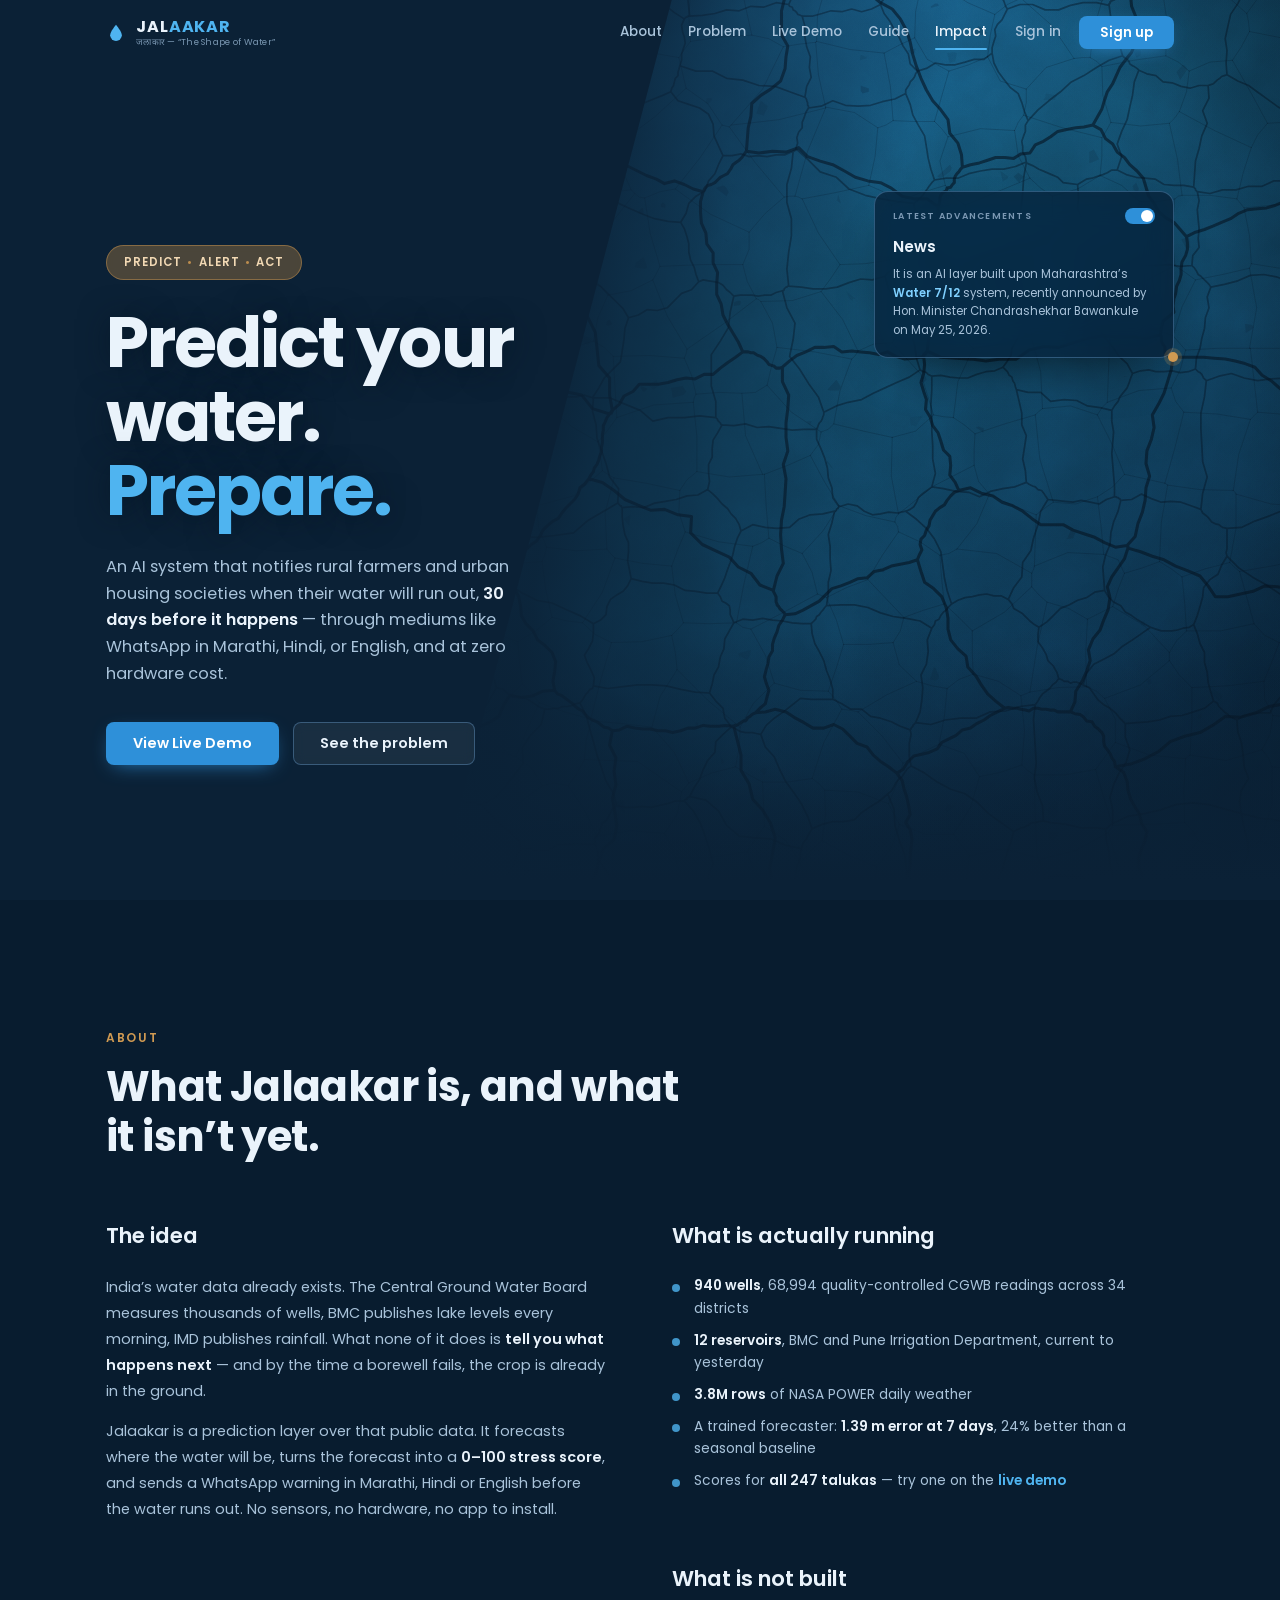
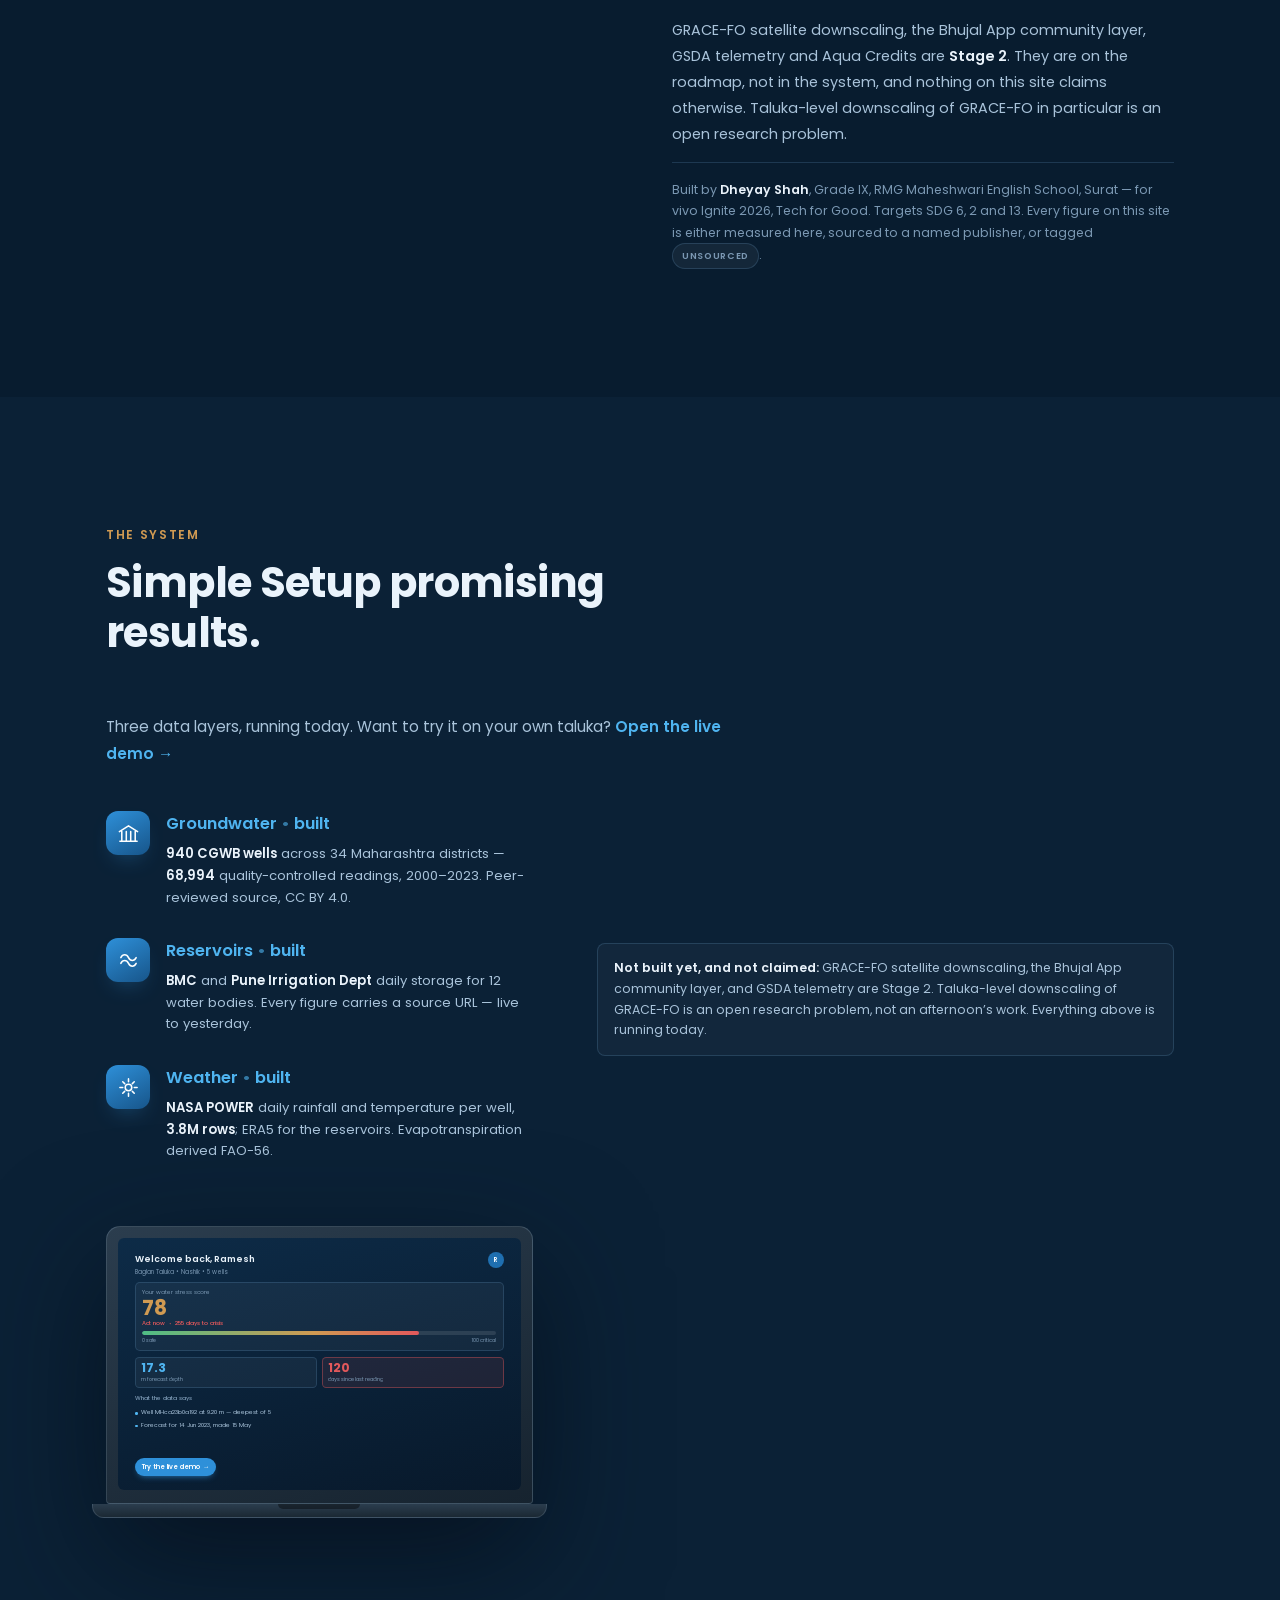
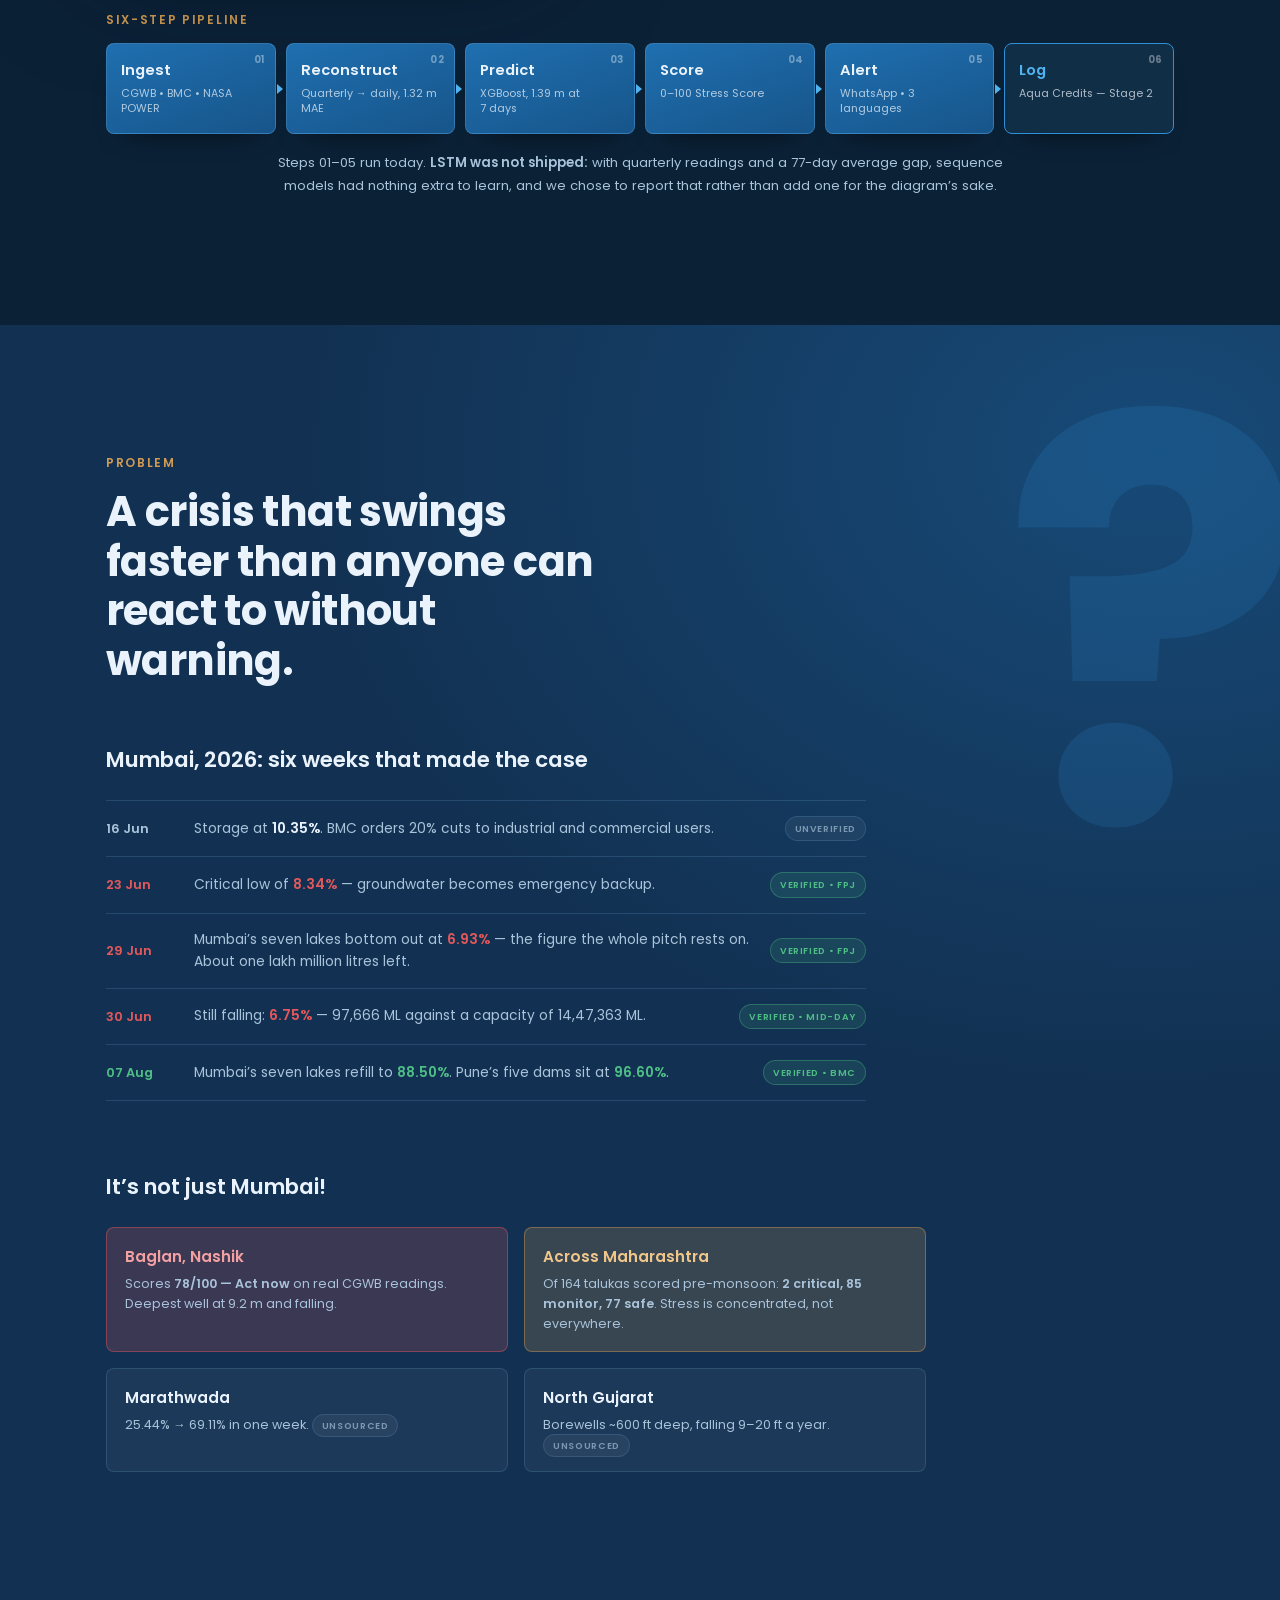
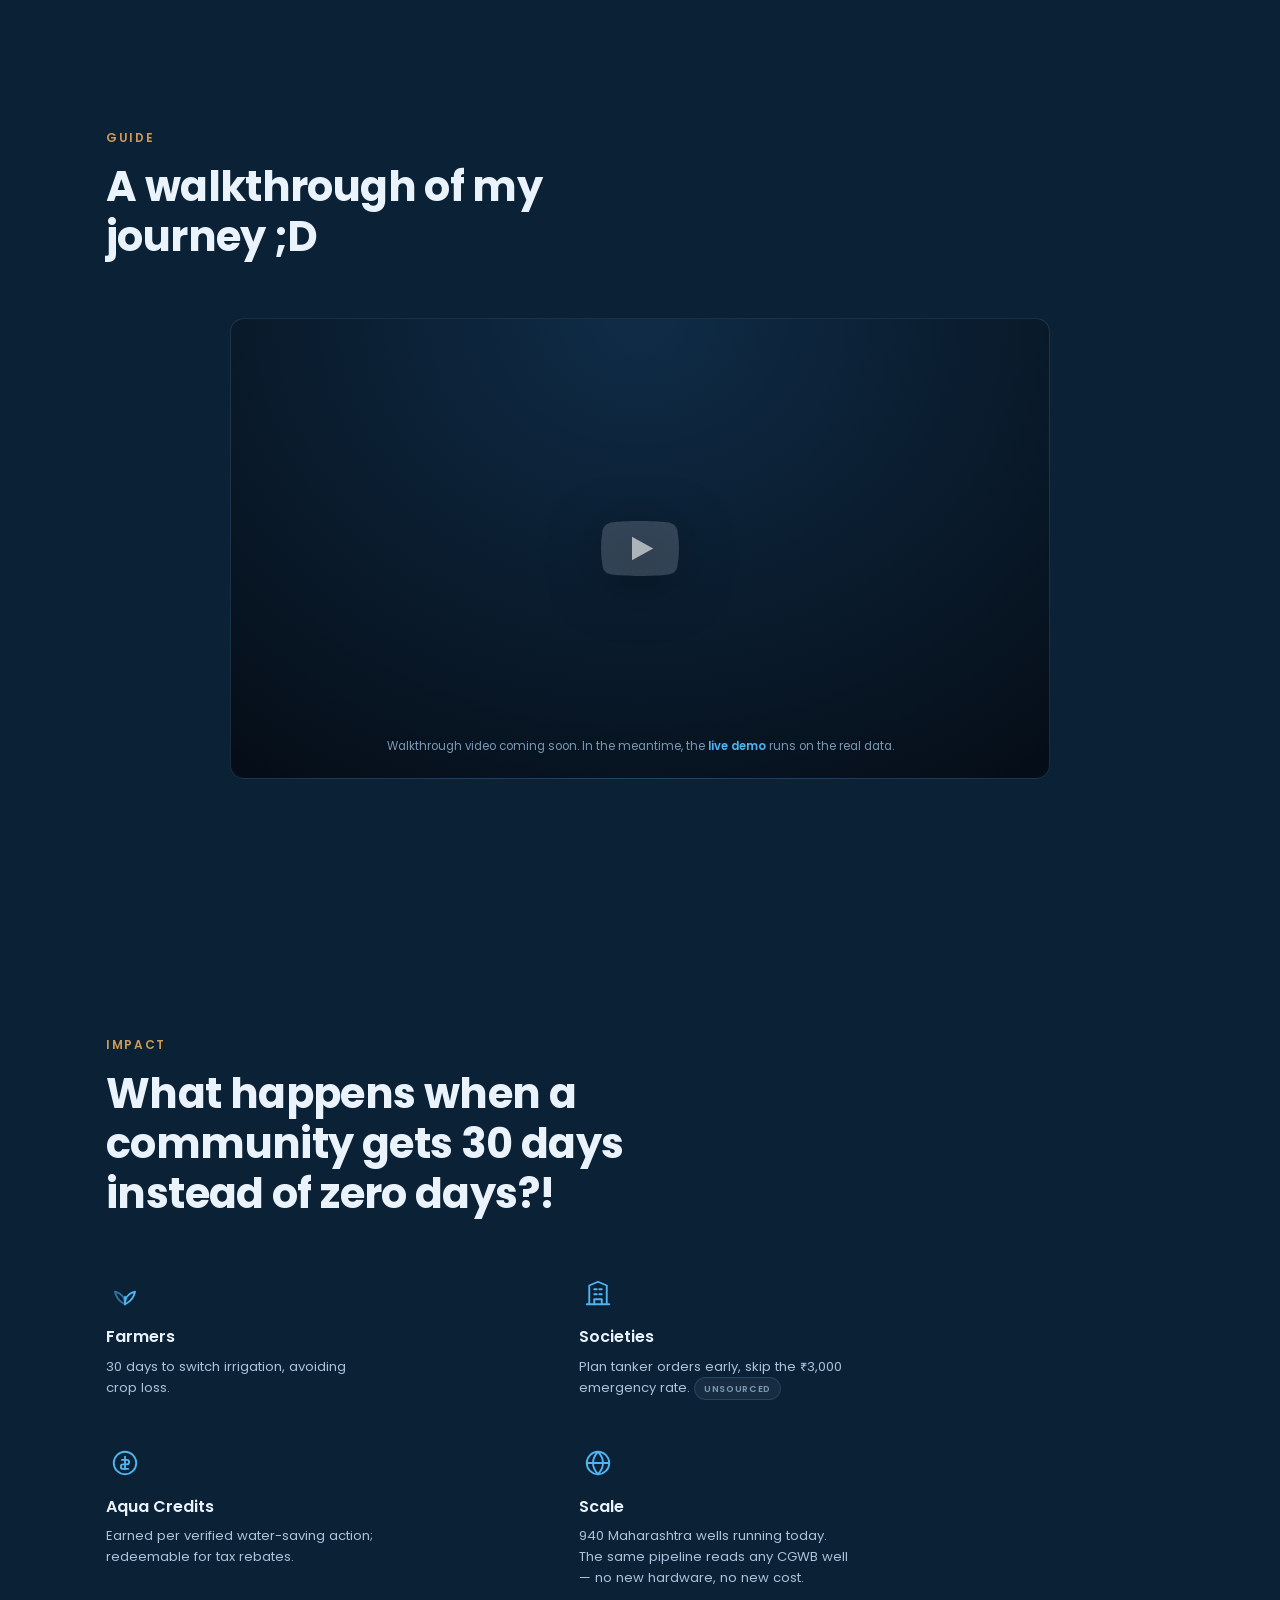
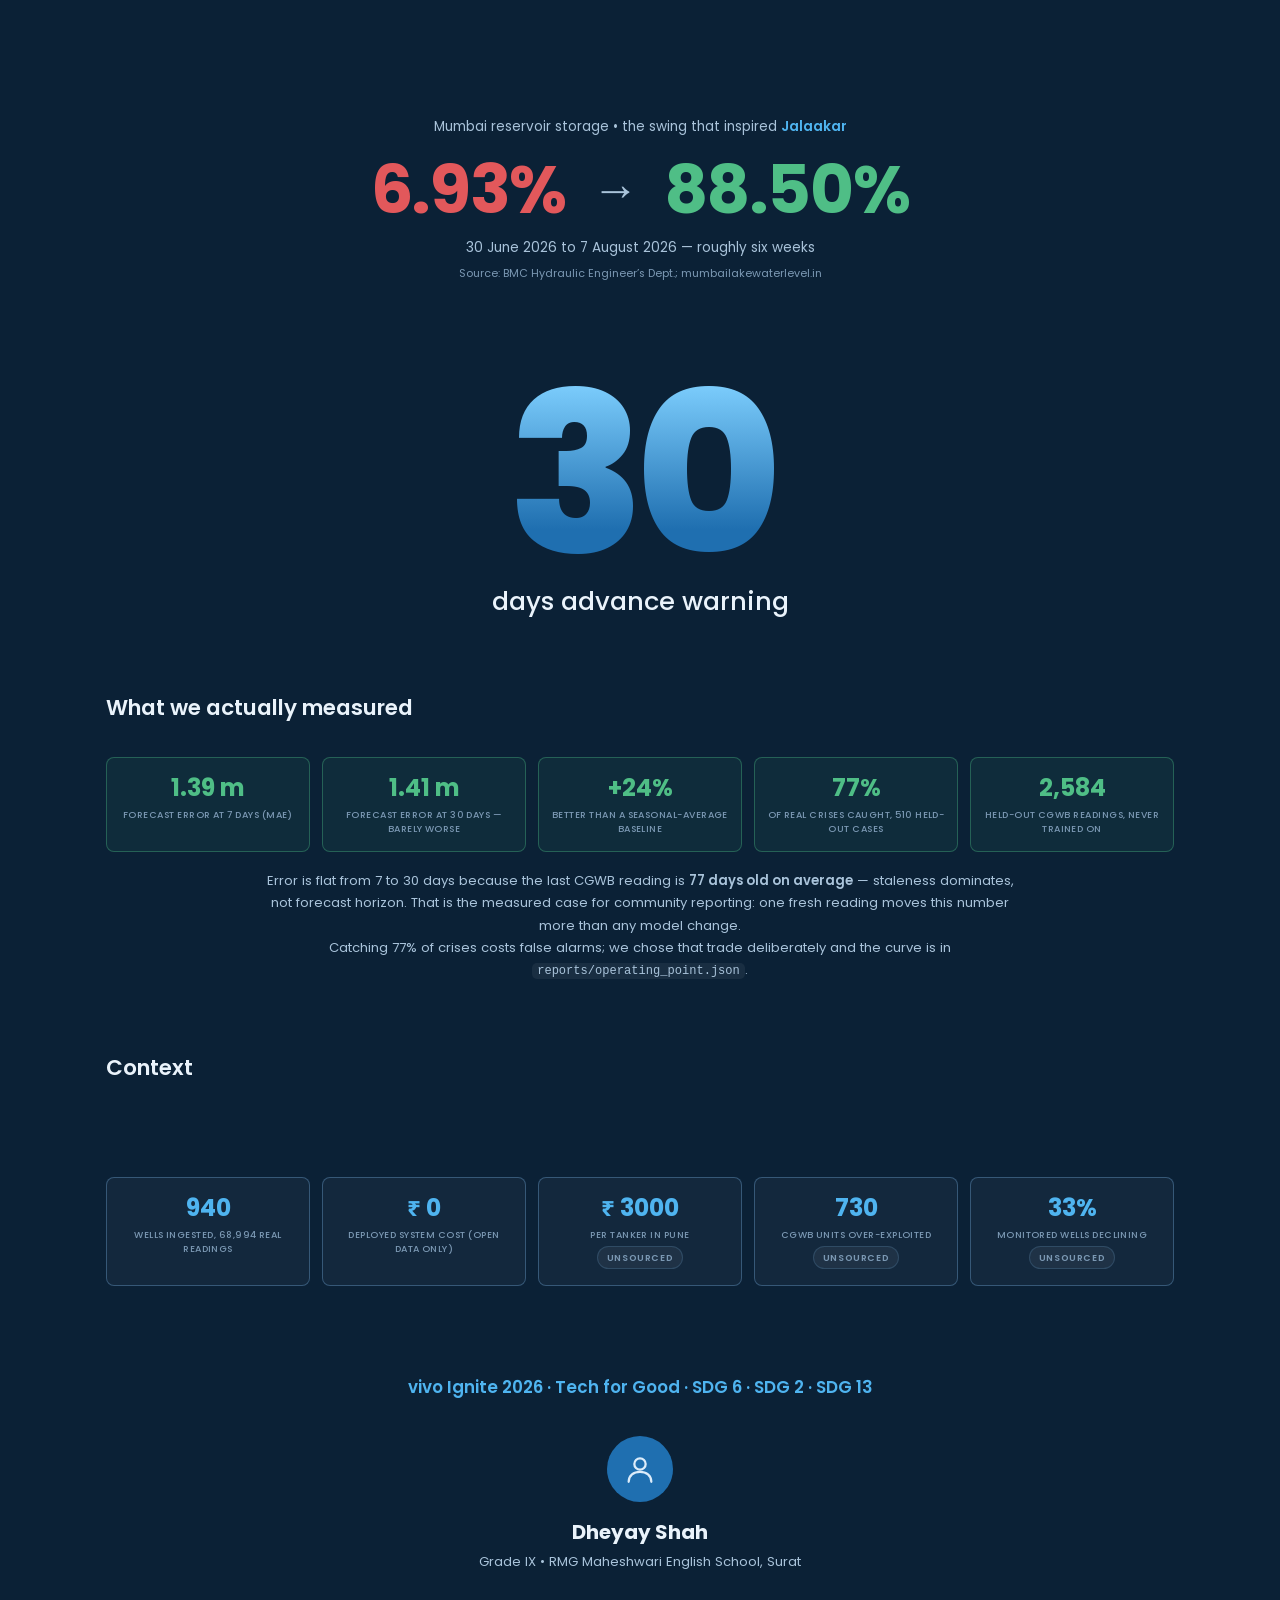
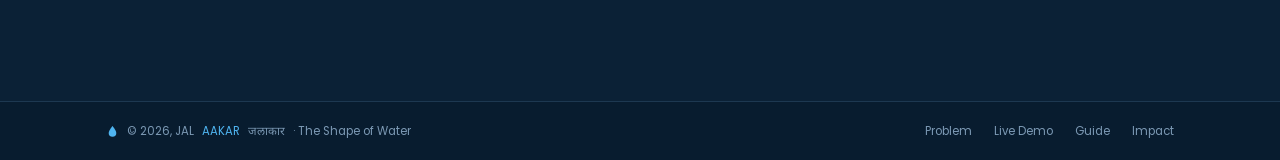
==== commit 383dec40: "fix(web): gauge tick positions, and an audit rule that catches the cause --arc-lo and --arc-span wer" ====
--- a/web/index.html
+++ b/web/index.html
@@ -13,7 +13,7 @@
 
 <link rel="preload" href="assets/fonts/poppins-latin-700-normal.woff2" as="font" type="font/woff2" crossorigin>
 <link rel="preload" href="assets/fonts/poppins-latin-400-normal.woff2" as="font" type="font/woff2" crossorigin>
-<link rel="stylesheet" href="styles.css">
+<link rel="stylesheet" href="styles.css?v=89fdc269">
 <link rel="icon" href="data:image/svg+xml,%3Csvg xmlns='http://www.w3.org/2000/svg' viewBox='0 0 24 24'%3E%3Cpath fill='%234fb4f0' d='M12 2s7 8.2 7 12.6A7 7 0 0 1 5 14.6C5 10.2 12 2 12 2z'/%3E%3C/svg%3E">
 </head>
 <body>
@@ -38,13 +38,13 @@
       <a href="#guide">Guide</a>
       <a href="#impact">Impact</a>
       <div class="nav__auth-mobile">
-        <a class="nav__signin" href="signup.html#login">Sign in</a>
+        <a class="nav__signin" href="login.html">Sign in</a>
         <a class="btn btn--sm btn--primary" href="signup.html">Sign up</a>
       </div>
     </nav>
 
     <div class="nav__auth">
-      <a class="nav__signin" href="signup.html#login">Sign in</a>
+      <a class="nav__signin" href="login.html">Sign in</a>
       <a class="btn btn--sm btn--primary" href="signup.html">Sign up</a>
     </div>
 
@@ -484,6 +484,6 @@
   </div>
 </footer>
 
-<script src="script.js"></script>
+<script src="script.js?v=7e3e76c3"></script>
 </body>
 </html>
--- a/web/styles.css
+++ b/web/styles.css
@@ -85,6 +85,15 @@
   --r-lg:22px;
 
   --ease:cubic-bezier(.22,.61,.36,1);
+
+  /* Gauge geometry. The arc runs x=16..184 in a 200-wide viewBox, so it
+     occupies 8%..92% of the box. These live in :root, not on .meter, because
+     .meter__scale is a SIBLING of .meter — custom properties inherit down the
+     tree, not sideways, so declaring them on .meter left var(--arc-lo)
+     undefined in the tick rule, which invalidated the whole calc() and stacked
+     every tick at the same position. */
+  --arc-lo:8%;
+  --arc-span:84;
 }
 
 /* ---------------------------- 02 Reset & base ---------------------------- */
@@ -811,7 +820,13 @@
   padding:clamp(20px,3vw,28px);border-radius:var(--r);
   border:1px solid var(--line-strong);background:rgba(255,255,255,.03);
 }
-.demo__panel--result{min-height:430px;display:flex;flex-direction:column;justify-content:center}
+.demo__panel--result{
+  min-height:460px;display:flex;flex-direction:column;justify-content:center;
+}
+/* A finished card is the tallest state; centring it inside a min-height box
+   is fine until the content exceeds that box, at which point the top gets
+   pushed out of the padding. Anchor it to the top once it is that tall. */
+.demo__panel--result:has(> [data-state="done"].is-on){justify-content:flex-start}
 
 .demo__pane{display:none}
 .demo__pane.is-on{display:block}
@@ -837,25 +852,59 @@
 .demo__prog>span{display:block;height:100%;width:0;border-radius:999px;background:linear-gradient(90deg,var(--blue-500),var(--blue-300))}
 .demo__prog-pct{text-align:center;font-size:.72rem;letter-spacing:.08em;color:var(--ink-3)}
 
-.demo__place{text-align:center;font-size:.86rem;font-weight:600;color:var(--ink-2);margin-bottom:6px}
-.meter{position:relative;max-width:300px;margin:0 auto}
+.demo__place{text-align:center;font-size:.86rem;font-weight:600;color:var(--ink-2);margin-bottom:10px}
+/* --- gauge -------------------------------------------------------------
+   Anything that must line up with the arc uses --arc-lo / --arc-span from
+   :root rather than a magic number.
+
+   The score is <text> inside the svg. It used to be an absolutely positioned
+   <p>, which meant its position depended on which ancestor was positioned —
+   and a cached stylesheet was enough to drop it on top of the band label.
+   ---------------------------------------------------------------------- */
+.meter{max-width:300px;margin:0 auto}
 .meter svg{width:100%;display:block;overflow:visible}
+
 .meter__track,.meter__fill{fill:none;stroke-width:14;stroke-linecap:round}
 .meter__track{stroke:rgba(255,255,255,.08)}
 .meter__fill{stroke:var(--blue-400);transition:stroke .3s var(--ease)}
 .meter__fill[data-band="GREEN"]{stroke:var(--green)}
 .meter__fill[data-band="AMBER"]{stroke:#e0a95c}
 .meter__fill[data-band="RED"]{stroke:#e2585b}
-.meter__num{position:absolute;left:0;right:0;bottom:4px;text-align:center;font-size:clamp(2.4rem,6vw,3.2rem);font-weight:800;line-height:1}
-.meter__num em{font-style:normal;font-size:.3em;font-weight:600;color:var(--ink-3);margin-left:2px}
-.meter__band{text-align:center;font-size:.76rem;font-weight:700;letter-spacing:.12em;text-transform:uppercase;margin-top:10px}
+
+/* font-size is in viewBox units, so it scales with the gauge automatically */
+.meter__value{
+  fill:var(--ink);font-family:var(--font);font-size:38px;font-weight:800;
+  letter-spacing:-1px;
+}
+.meter__of{fill:var(--ink-3);font-family:var(--font);font-size:11px;font-weight:600}
+
+.meter__band{
+  text-align:center;margin-top:6px;
+  font-size:.76rem;font-weight:700;letter-spacing:.12em;text-transform:uppercase;
+}
 .meter__band--safe{color:var(--green)}
 .meter__band--monitor{color:#e0a95c}
 .meter__band--act-now{color:#e2585b}
-.meter__scale{display:flex;justify-content:space-between;max-width:300px;margin:6px auto 0;font-size:.6rem;letter-spacing:.06em;color:var(--ink-3)}
-.meter__scale em{font-style:normal}
-
-.demo__facts{list-style:none;margin-top:24px;display:grid;gap:1px;background:var(--line);border:1px solid var(--line);border-radius:var(--r-sm);overflow:hidden}
+
+/* Ticks sit at their real value on the arc: left = 8% + (v/100 * 84%). */
+.meter__scale{
+  position:relative;max-width:300px;height:1.6em;margin:12px auto 0;
+  font-size:.6rem;letter-spacing:.06em;color:var(--ink-3);
+}
+.meter__scale em{position:absolute;top:0;font-style:normal;white-space:nowrap}
+.meter__scale-end{left:0}
+.meter__scale-end--hi{left:auto;right:0}
+.meter__tick{
+  left:calc(var(--arc-lo) + (var(--p) / 100) * var(--arc-span) * 1%);
+  transform:translateX(-50%);
+  padding-top:6px;
+}
+.meter__tick::before{
+  content:"";position:absolute;left:50%;top:-4px;
+  width:1px;height:6px;background:var(--line-strong);
+}
+
+.demo__facts{list-style:none;margin-top:26px;display:grid;gap:1px;background:var(--line);border:1px solid var(--line);border-radius:var(--r-sm);overflow:hidden}
 .demo__facts li{display:flex;justify-content:space-between;gap:12px;padding:9px 13px;background:var(--navy-800);font-size:.78rem}
 .demo__k{color:var(--ink-3)}
 .demo__v{color:var(--ink);font-weight:600;text-align:right}
@@ -878,11 +927,11 @@
   .demo__panel--result{min-height:360px}
 }
 .demo__fallback{
-  max-width:340px;margin:0 auto 12px;text-align:center;
+  max-width:340px;margin:0 auto 10px;text-align:center;
   font-size:.7rem;line-height:1.55;color:#f0c68a;
 }
 .demo__model{
-  max-width:340px;margin:0 auto 14px;text-align:center;
+  max-width:340px;margin:0 auto 16px;text-align:center;
   font-size:.66rem;font-weight:600;letter-spacing:.06em;text-transform:uppercase;
   color:var(--ink-3);
 }
@@ -924,3 +973,168 @@
 }
 .video__hint a{color:var(--blue-400);font-weight:600}
 .video__hint a:hover{text-decoration:underline}
+
+/* Narrow screens: the gauge is the one element that must not shrink into
+   illegibility, so it keeps its size while the panel padding gives way. */
+@media (max-width:420px){
+  .demo__panel{padding:18px 14px}
+  .meter,.meter__scale{max-width:270px}
+  .demo__facts li{font-size:.74rem;padding:8px 10px}
+  .demo__facts .demo__v{max-width:58%}
+}
+
+/* ==========================================================================
+   19. ALERT BOX — pipeline step 5, shown under the score on demo.html
+   Deliberately reuses the page's panel/tab/field vocabulary; the only new
+   idea is the chat bubble, which has to read as WhatsApp at a glance.
+   ========================================================================== */
+.alertbox{
+  margin-top:26px;padding-top:22px;border-top:1px solid var(--line);
+}
+.alertbox--muted{opacity:.72}
+
+.alertbox__head{
+  display:flex;align-items:center;justify-content:space-between;gap:12px;
+  margin-bottom:14px;
+}
+.alertbox__title{font-size:.9rem;font-weight:600;color:var(--ink)}
+.alertbox__state{
+  font-size:.58rem;font-weight:600;letter-spacing:.07em;text-transform:uppercase;
+  padding:4px 9px;border-radius:999px;white-space:nowrap;cursor:help;
+}
+.alertbox__state--on{
+  color:var(--green);background:rgba(79,190,134,.13);
+  border:1px solid rgba(79,190,134,.36);
+}
+.alertbox__state--off{
+  color:var(--ink-3);background:rgba(255,255,255,.05);border:1px solid var(--line);
+}
+
+.alertbox__langs{display:flex;gap:6px;margin-bottom:12px}
+.alertbox__lang{
+  font:inherit;font-size:.74rem;font-weight:600;cursor:pointer;
+  padding:6px 14px;border-radius:999px;color:var(--ink-3);
+  border:1px solid var(--line);background:transparent;
+  transition:color .2s var(--ease),border-color .2s var(--ease),background-color .2s var(--ease);
+}
+.alertbox__lang:hover{color:var(--ink-2);border-color:var(--line-strong)}
+.alertbox__lang.is-on{
+  color:var(--blue-300);border-color:var(--blue-500);background:rgba(79,180,240,.12);
+}
+
+/* --- chat bubble ---
+   Green-tinted outgoing bubble with a tail, on a faint "wallpaper" so it
+   reads as a phone rather than as another card on the page. */
+.chat{
+  padding:16px 14px;border-radius:var(--r);
+  background:
+    radial-gradient(circle at 18% 22%, rgba(255,255,255,.035) 0 2px, transparent 2px),
+    radial-gradient(circle at 68% 72%, rgba(255,255,255,.03) 0 2px, transparent 2px),
+    var(--navy-900);
+  background-size:34px 34px,44px 44px,auto;
+  border:1px solid var(--line);
+}
+.chat__bubble{
+  position:relative;margin-left:auto;max-width:min(92%,340px);
+  padding:11px 13px 9px;border-radius:12px 3px 12px 12px;
+  background:#0f4a3c;border:1px solid rgba(79,190,134,.28);
+  color:#eaf7f0;font-size:.82rem;line-height:1.62;
+  white-space:pre-wrap;word-break:break-word;
+  box-shadow:0 8px 22px -16px #000;
+}
+.chat__bubble::after{
+  content:"";position:absolute;top:-1px;right:-7px;
+  border:7px solid transparent;border-top-color:#0f4a3c;border-right:0;
+}
+.chat__meta{
+  display:flex;align-items:center;justify-content:flex-end;gap:5px;
+  margin-top:6px;font-size:.6rem;color:var(--ink-3);
+}
+.chat__ticks{width:14px;height:13px;fill:none;stroke:var(--blue-300);stroke-width:1.6;
+  stroke-linecap:round;stroke-linejoin:round}
+
+.alertbox__send{margin-top:18px}
+.alertbox__row{display:flex;gap:8px;margin-top:6px}
+.alertbox__row .field__input{flex:1;min-width:0}
+.alertbox__row .btn{flex-shrink:0;padding-inline:22px}
+.demo__hint--ok{color:var(--green)}
+
+@media (max-width:420px){
+  .alertbox__row{flex-direction:column}
+  .alertbox__row .btn{width:100%}
+  .chat__bubble{max-width:100%}
+}
+
+/* --- sign-in + broadcast, inside the alert box --------------------------
+   NAMED `gate`, NOT `auth`. `.auth` is the signup page's full-screen
+   wrapper — min-height:100svh, display:flex, 120px padding — and reusing it
+   here detonated the demo layout: the alert box inherited a viewport-tall
+   flex container and every column collapsed to a word wide.
+   New UI blocks get new names; check before reaching for a generic one.
+   ---------------------------------------------------------------------- */
+.gate{display:block}
+.gate--in{display:block}
+.gate__lead{
+  display:flex;gap:9px;align-items:flex-start;
+  font-size:.78rem;line-height:1.6;color:var(--ink-2);margin-bottom:12px;
+}
+.gate__lock{
+  flex-shrink:0;width:17px;height:17px;margin-top:1px;
+  fill:none;stroke:var(--amber);stroke-width:1.6;stroke-linecap:round;
+}
+.gate__note{
+  margin-top:10px;font-size:.68rem;line-height:1.6;color:var(--ink-3);
+}
+.gate__who{
+  display:flex;align-items:center;gap:10px;
+  padding:10px 12px;border-radius:var(--r-sm);
+  border:1px solid rgba(79,190,134,.3);background:rgba(79,190,134,.07);
+}
+.gate__avatar{
+  flex-shrink:0;width:28px;height:28px;border-radius:50%;
+  display:grid;place-items:center;
+  background:var(--blue-500);color:#fff;font-size:.8rem;font-weight:700;
+}
+.gate__who strong{display:block;font-size:.82rem;color:var(--ink)}
+.gate__who em{
+  display:block;font-style:normal;font-size:.66rem;color:var(--ink-3);
+  text-transform:capitalize;
+}
+.gate__out{
+  margin-left:auto;font:inherit;font-size:.7rem;font-weight:600;cursor:pointer;
+  padding:5px 11px;border-radius:999px;color:var(--ink-3);
+  border:1px solid var(--line);background:transparent;
+}
+.gate__out:hover{color:var(--ink-2);border-color:var(--line-strong)}
+
+.alertbox__cast{margin-top:12px;gap:.6em}
+.alertbox__cast:disabled{opacity:.45;cursor:not-allowed;transform:none}
+.alertbox__count{
+  display:inline-grid;place-items:center;min-width:22px;height:20px;
+  padding:0 6px;border-radius:999px;
+  background:rgba(79,180,240,.18);border:1px solid var(--line-strong);
+  font-size:.68rem;font-weight:700;color:var(--blue-300);
+}
+
+.cast{
+  margin-top:12px;display:grid;gap:1px;
+  background:var(--line);border:1px solid var(--line);
+  border-radius:var(--r-sm);overflow:hidden;
+}
+.cast li{
+  display:flex;align-items:center;gap:10px;
+  padding:8px 11px;background:var(--navy-800);font-size:.72rem;
+}
+.cast__band{
+  flex-shrink:0;min-width:30px;text-align:center;
+  padding:2px 6px;border-radius:5px;font-weight:700;font-size:.68rem;
+}
+.cast__band--safe{color:var(--green);background:rgba(79,190,134,.14)}
+.cast__band--monitor{color:#e0a95c;background:rgba(224,169,92,.14)}
+.cast__band--act-now{color:#e2585b;background:rgba(226,88,91,.16)}
+.cast__who{flex:1;min-width:0;color:var(--ink-2);
+  overflow:hidden;text-overflow:ellipsis;white-space:nowrap}
+.cast__st{flex-shrink:0;color:var(--ink-3);font-size:.66rem}
+.gate__note a{color:var(--blue-400);font-weight:600}
+.gate__note a:hover{text-decoration:underline}
+@media (max-width:640px){ .alertbox__row{flex-wrap:wrap} }
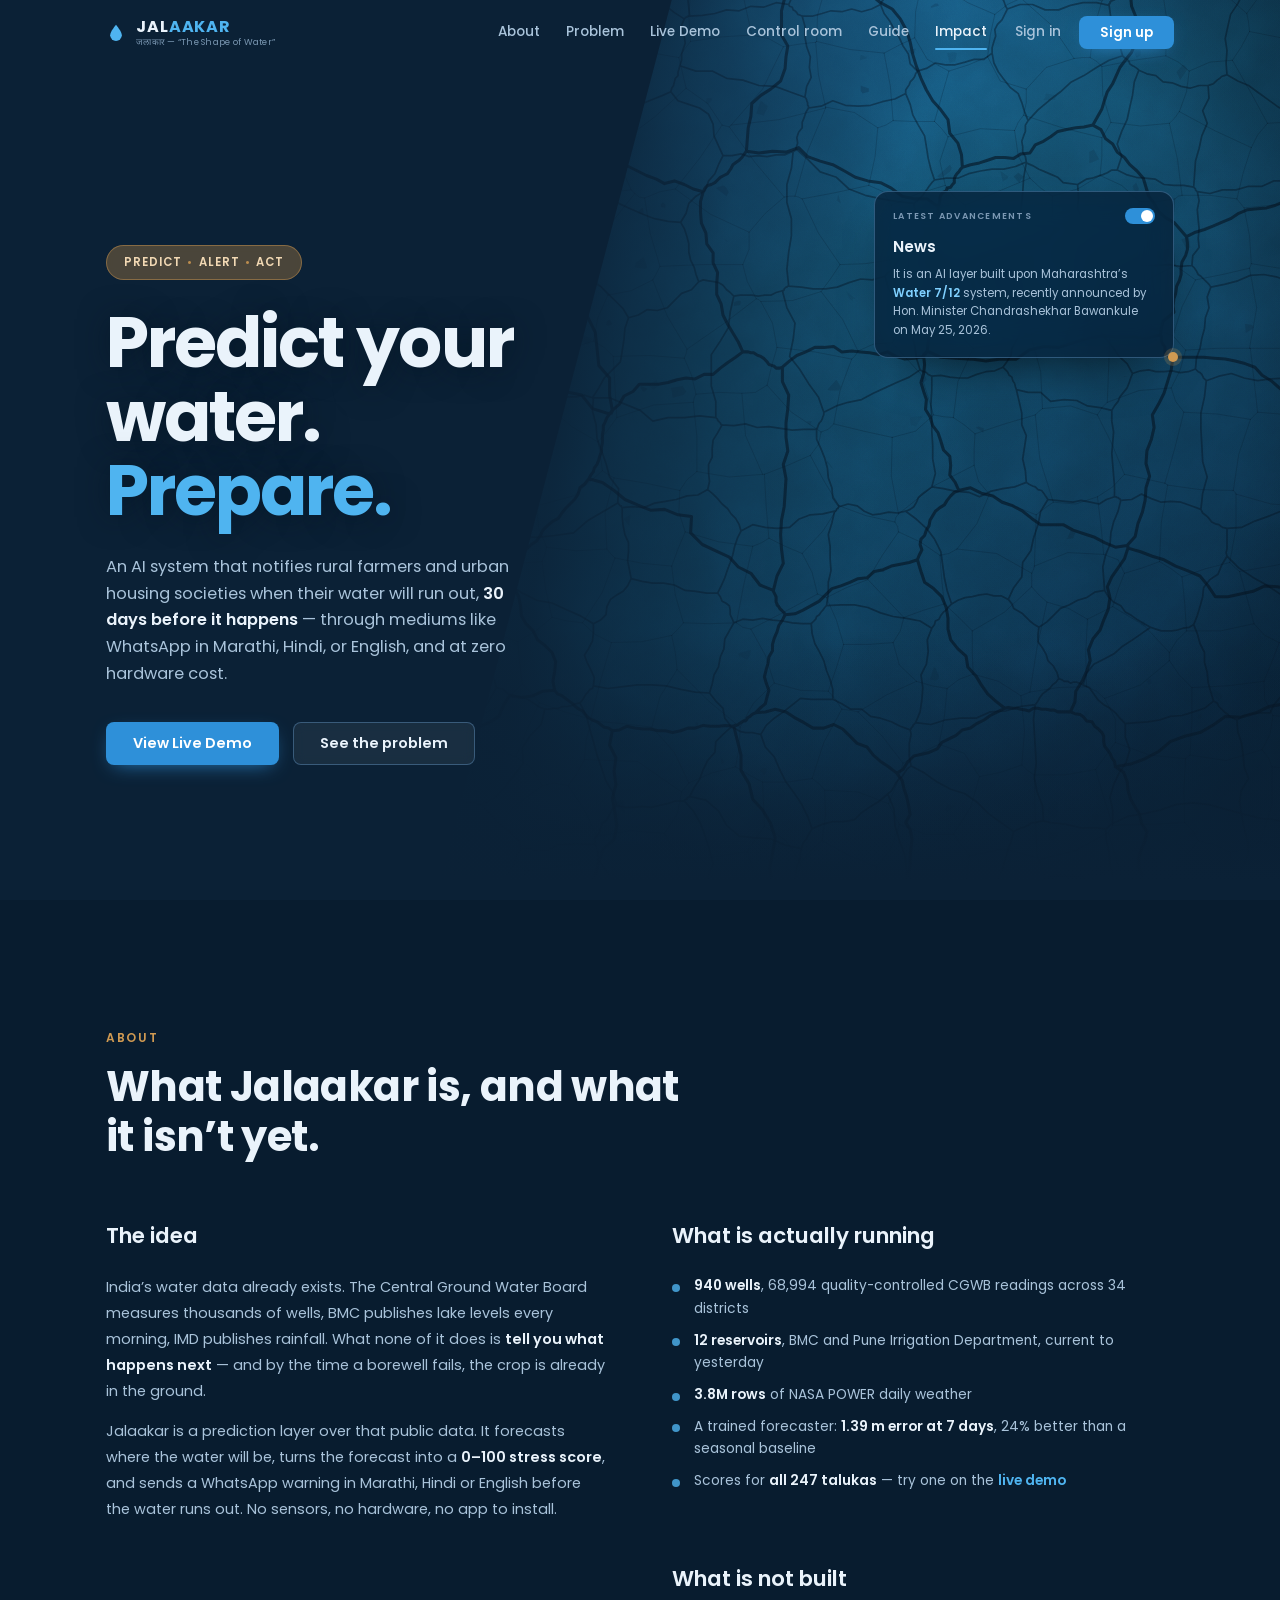
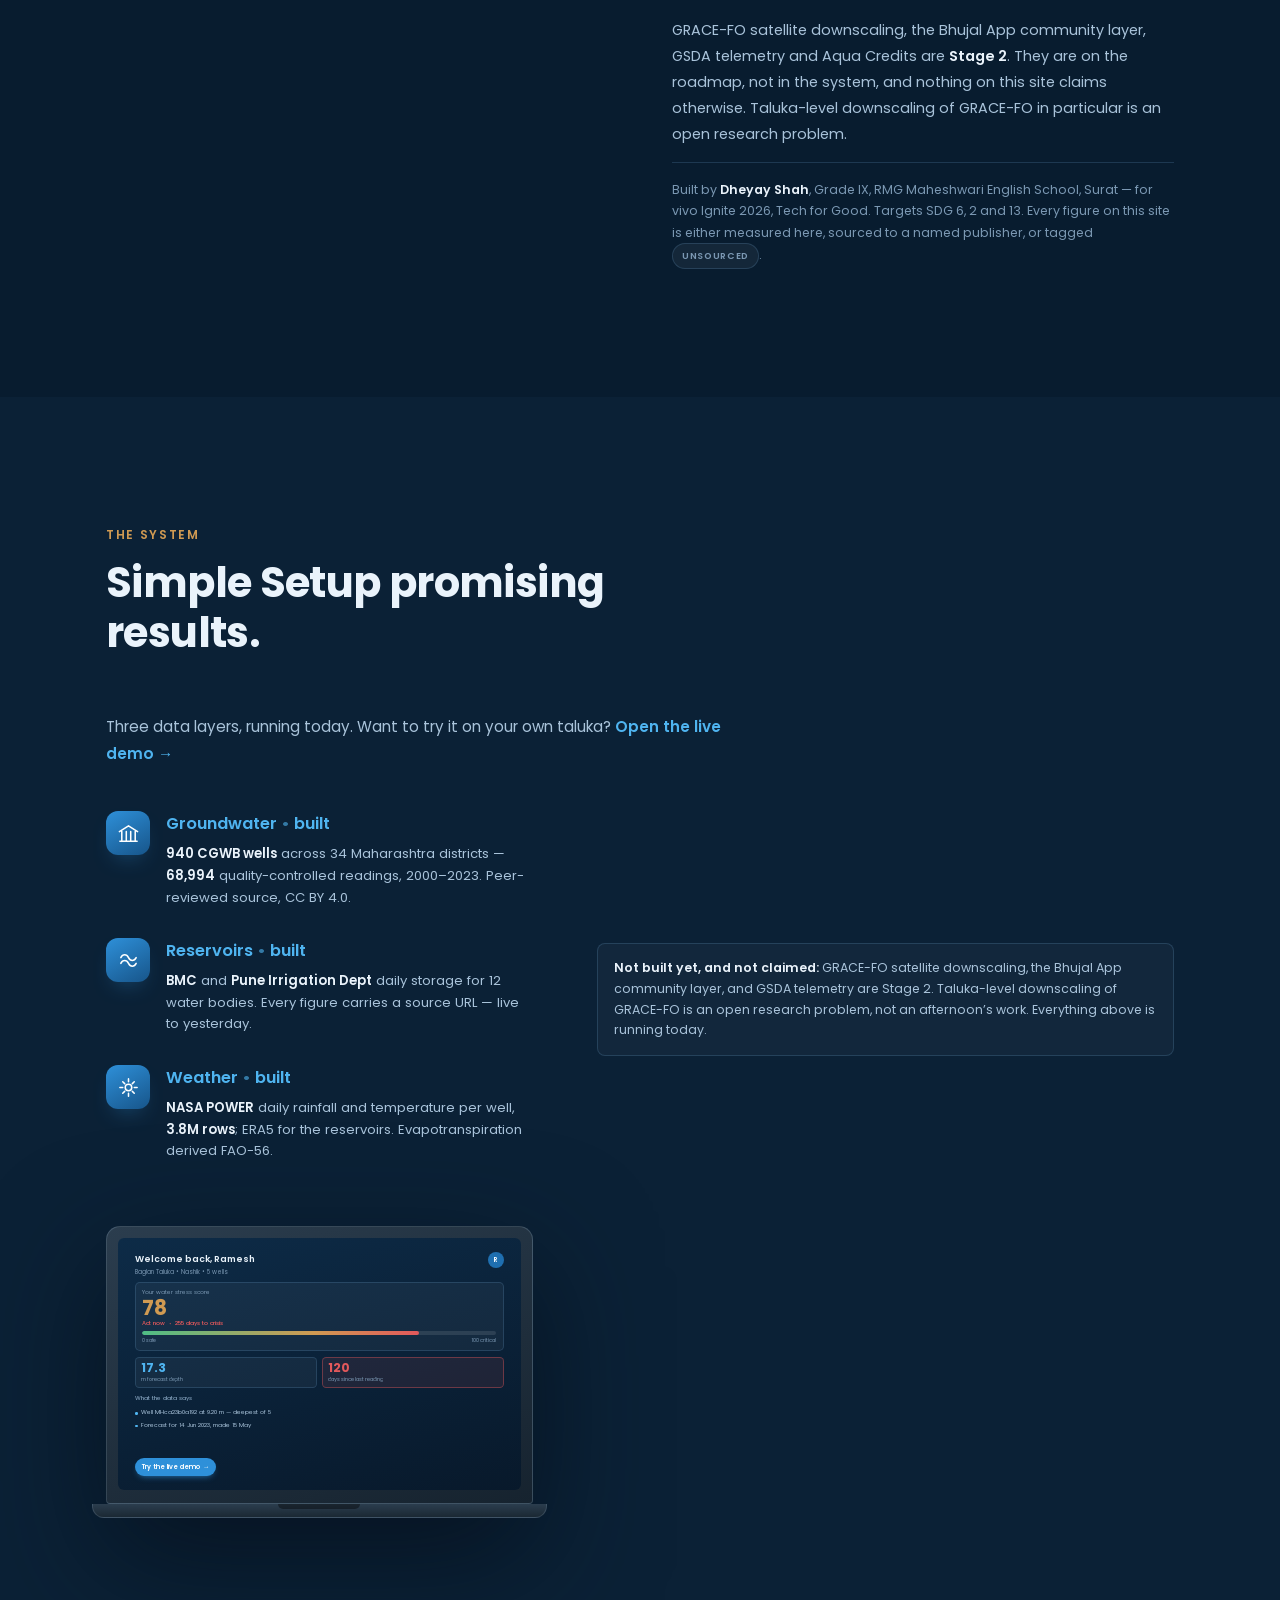
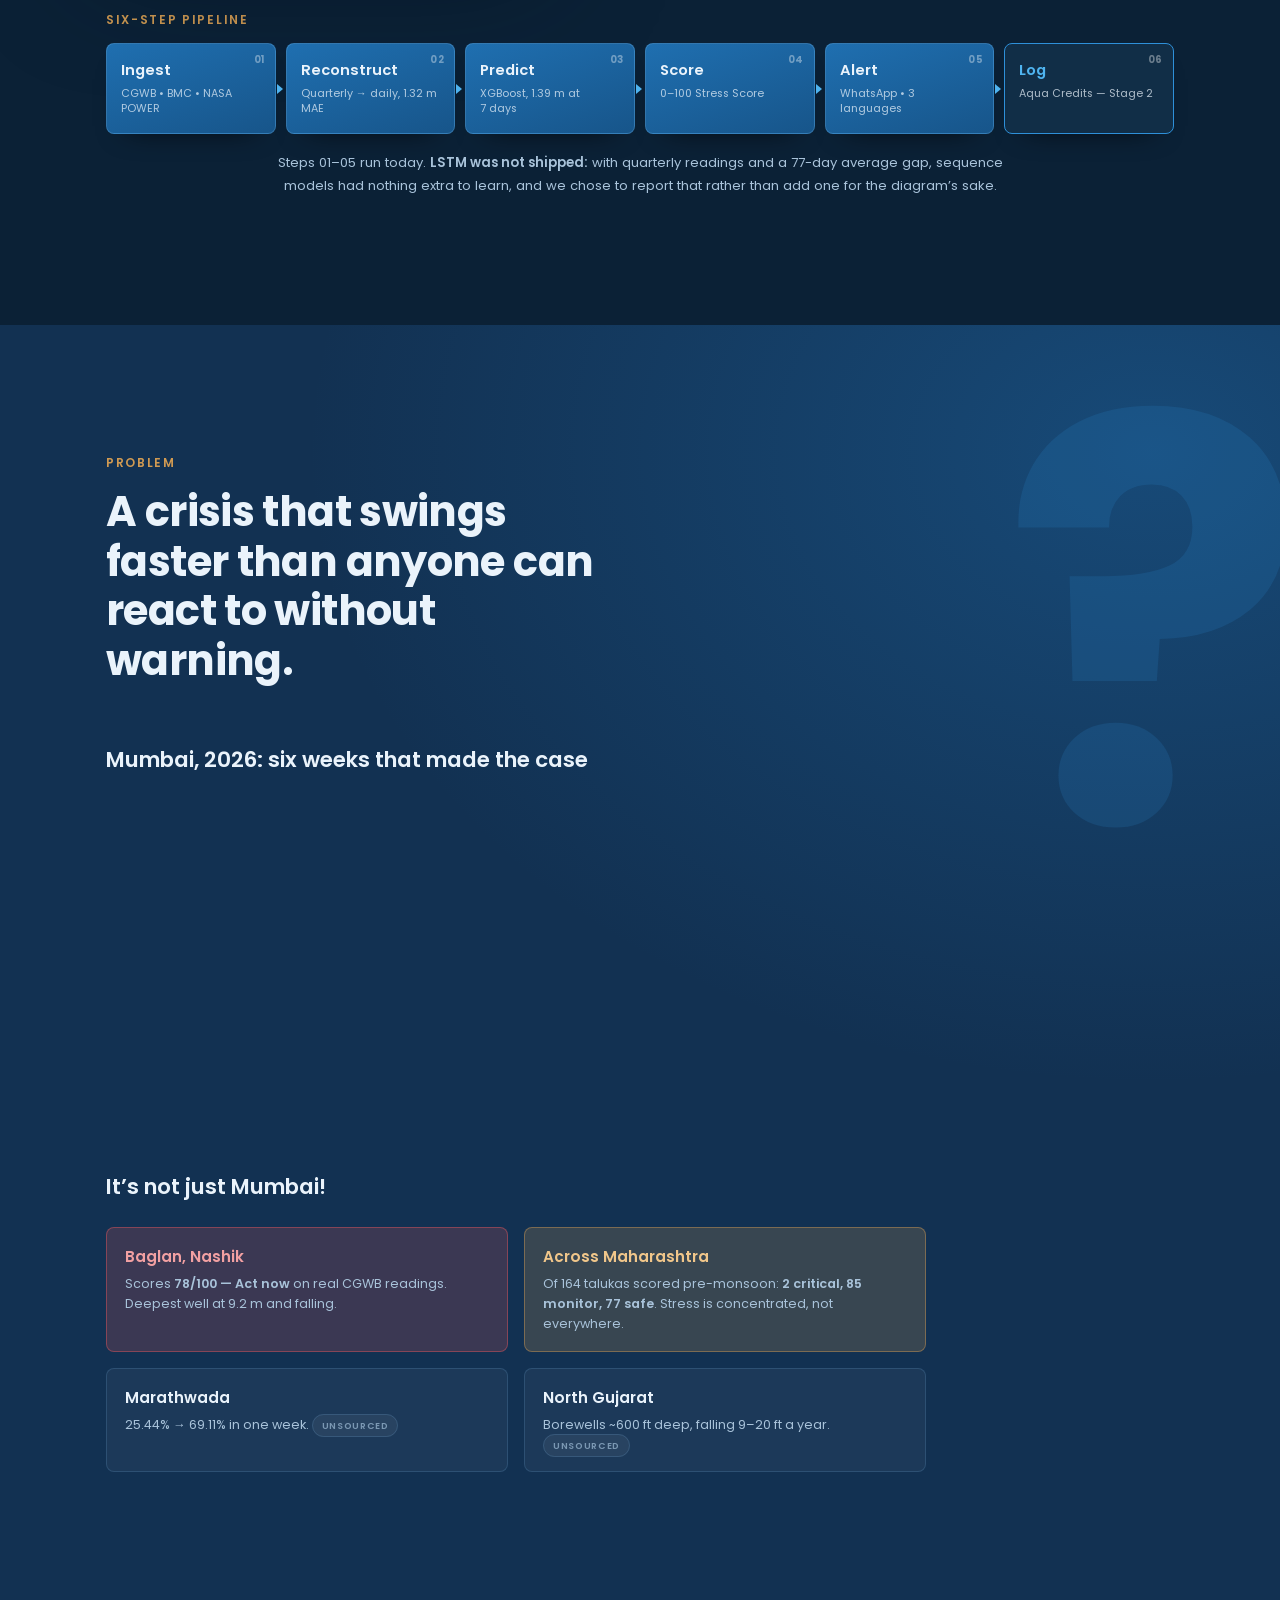
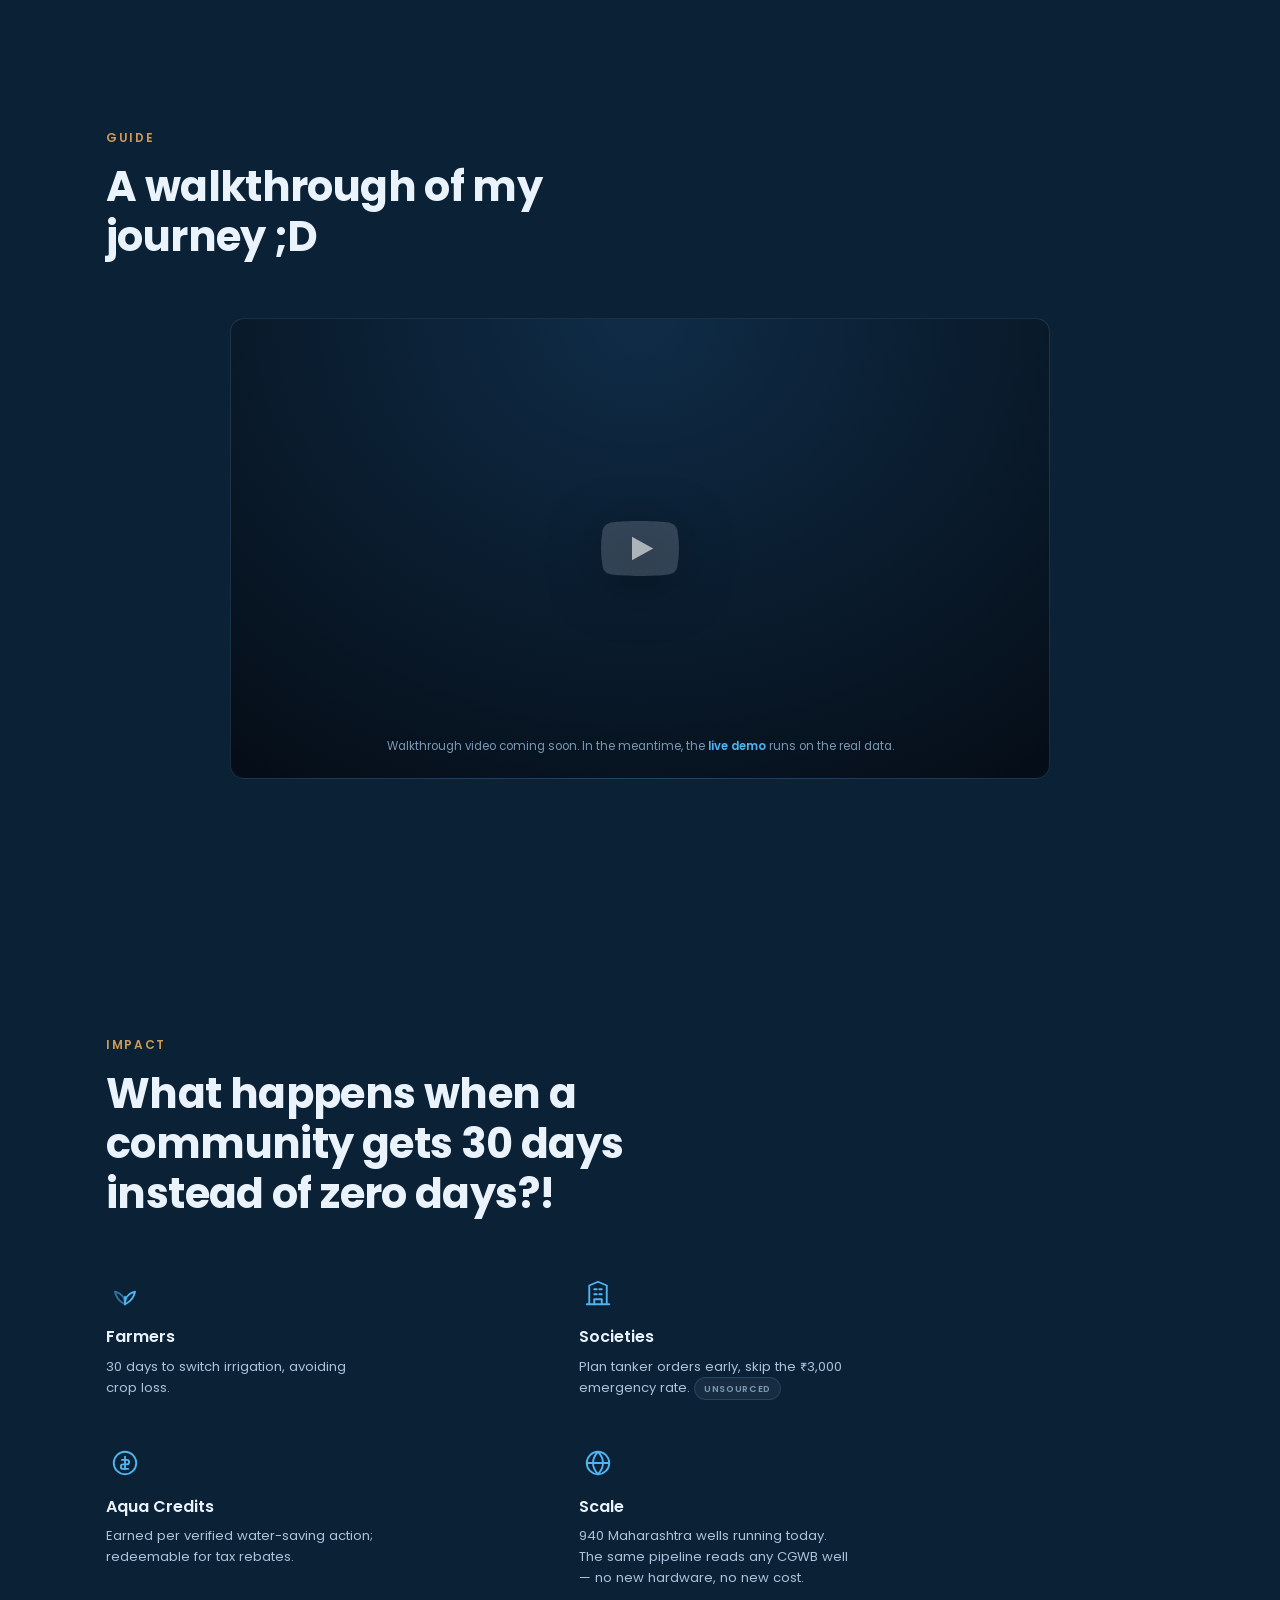
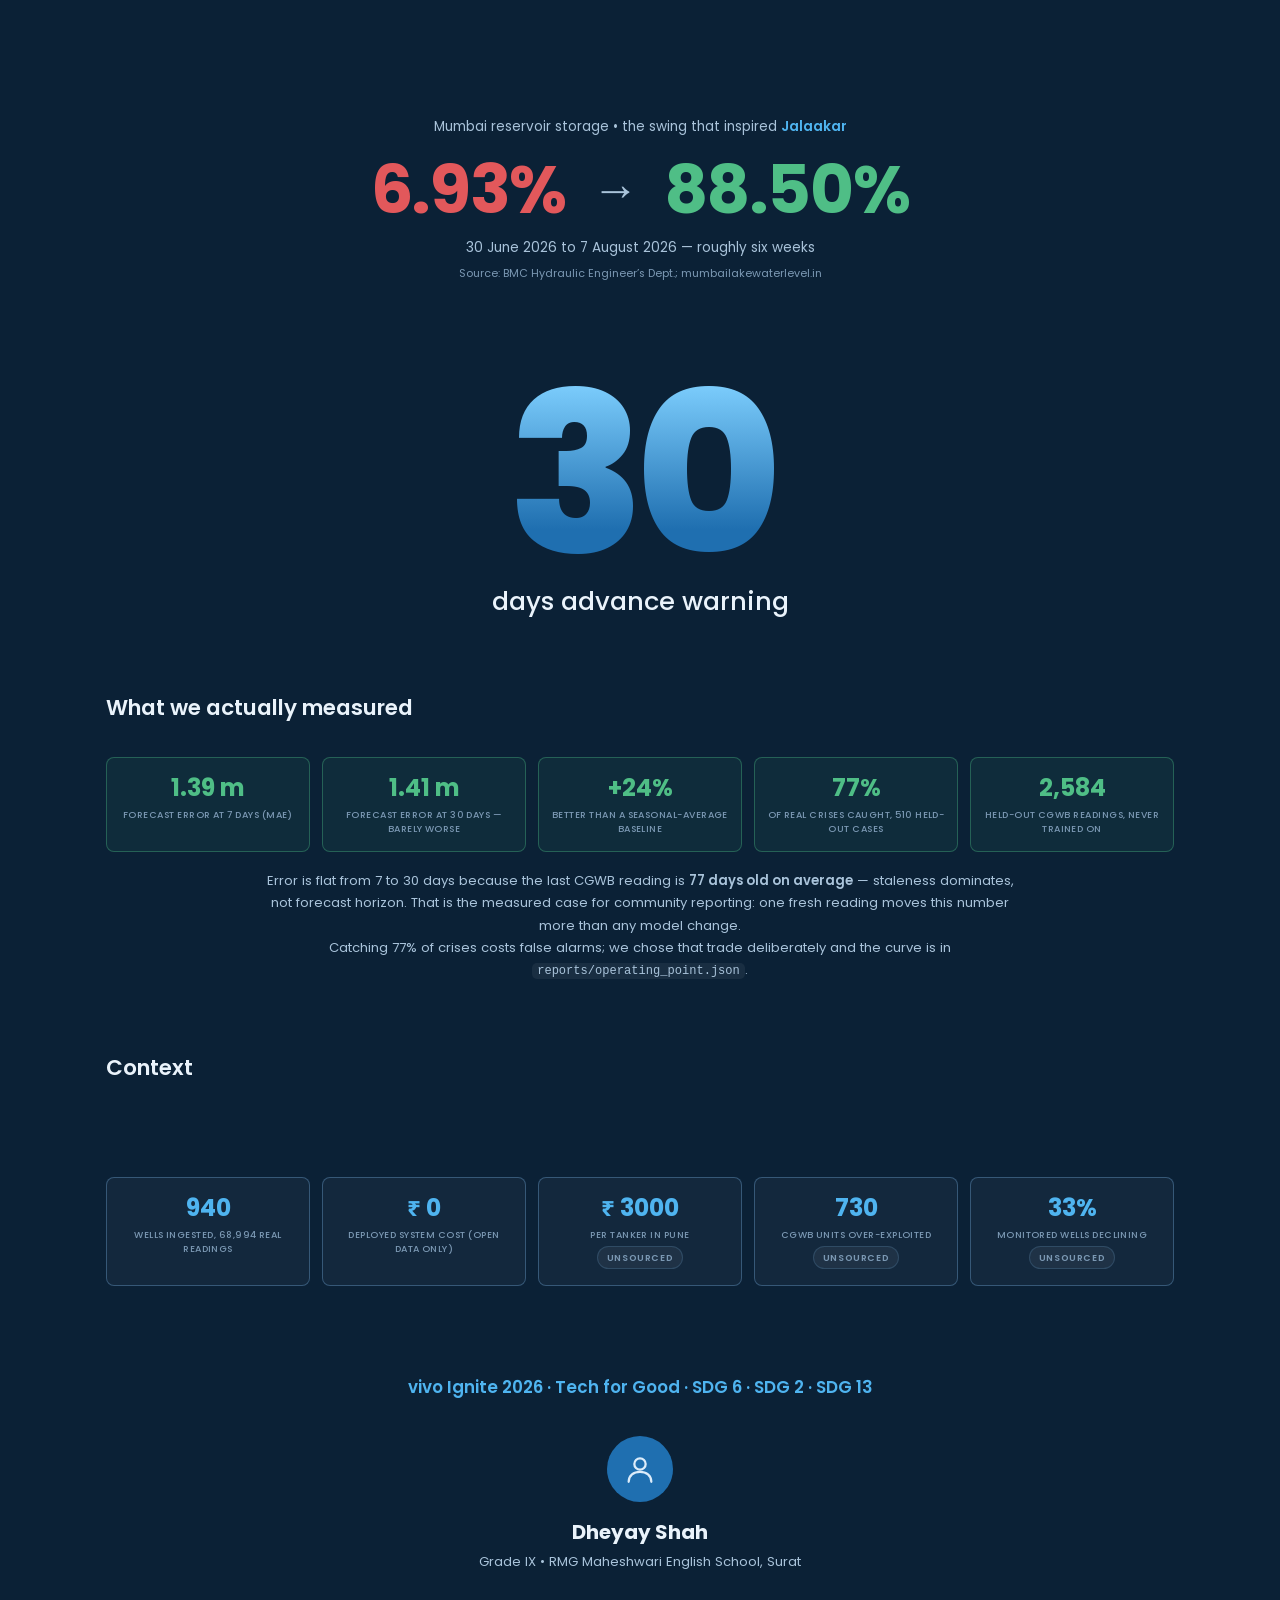
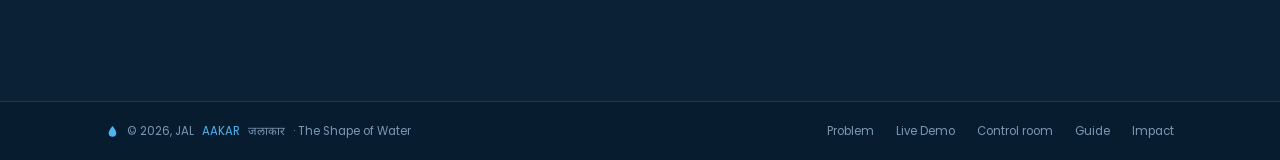
==== commit a2cd6ea2: "feat: government control room, and close four unauthenticated endpoints web/admin.html scores all 24" ====
--- a/web/index.html
+++ b/web/index.html
@@ -13,7 +13,7 @@
 
 <link rel="preload" href="assets/fonts/poppins-latin-700-normal.woff2" as="font" type="font/woff2" crossorigin>
 <link rel="preload" href="assets/fonts/poppins-latin-400-normal.woff2" as="font" type="font/woff2" crossorigin>
-<link rel="stylesheet" href="styles.css?v=89fdc269">
+<link rel="stylesheet" href="styles.css?v=ca7533ed">
 <link rel="icon" href="data:image/svg+xml,%3Csvg xmlns='http://www.w3.org/2000/svg' viewBox='0 0 24 24'%3E%3Cpath fill='%234fb4f0' d='M12 2s7 8.2 7 12.6A7 7 0 0 1 5 14.6C5 10.2 12 2 12 2z'/%3E%3C/svg%3E">
 </head>
 <body>
@@ -35,6 +35,7 @@
       <a href="#about">About</a>
       <a href="#problem">Problem</a>
       <a href="demo.html">Live Demo</a>
+      <a href="admin.html">Control room</a>
       <a href="#guide">Guide</a>
       <a href="#impact">Impact</a>
       <div class="nav__auth-mobile">
@@ -478,12 +479,13 @@
     <nav class="foot__nav" aria-label="Footer">
       <a href="#problem">Problem</a>
       <a href="demo.html">Live Demo</a>
+      <a href="admin.html">Control room</a>
       <a href="#guide">Guide</a>
       <a href="#impact">Impact</a>
     </nav>
   </div>
 </footer>
 
-<script src="script.js?v=7e3e76c3"></script>
+<script src="script.js?v=8c7bf616"></script>
 </body>
 </html>
--- a/web/styles.css
+++ b/web/styles.css
@@ -101,6 +101,25 @@
 html{scroll-behavior:smooth;-webkit-text-size-adjust:100%}
 @media (prefers-reduced-motion:reduce){html{scroll-behavior:auto}}
 
+/* The `hidden` attribute must actually hide, on every element, always.
+   -----------------------------------------------------------------------
+   The browser's own rule is [hidden]{display:none}, which is ONE attribute
+   selector — the same specificity as one class. So any class that sets
+   `display` beats it, and el.hidden = true silently does nothing:
+
+       .adm__body{display:block}   +  <div class="adm__body" hidden>
+       -> visible. Forever. No error anywhere.
+
+   This shipped three times. `.auth__note` was patched locally with its own
+   [hidden] rule; then `.gate--in` and `.cast` on the demo page and
+   `.adm__body`, `.adm__locked` and the control room's result list inherited
+   the same defect, which is how a signed-out control room kept showing the
+   signed-in table and the Sign out button appeared to do nothing.
+
+   One global rule, `!important` so no future class can outrank it, and
+   tools/audit_web.py check 8 fails the build if it is ever removed. */
+[hidden]{display:none!important}
+
 body{
   margin:0;
   font-family:var(--font);
@@ -217,6 +236,25 @@
 .nav__signin{font-size:.85rem;font-weight:500;color:var(--ink-2);transition:color .2s var(--ease)}
 .nav__signin:hover{color:var(--ink)}
 .nav__auth-mobile{display:none}
+
+/* Signed-in chip, injected by script.js in place of Sign in / Sign up. */
+.nav__me{display:flex;align-items:center;gap:8px;min-width:0}
+.nav__me-dot{
+  flex-shrink:0;width:26px;height:26px;border-radius:50%;
+  display:grid;place-items:center;
+  background:var(--blue-500);color:#fff;font-size:.72rem;font-weight:700;
+}
+.nav__me-name{
+  font-size:.82rem;font-weight:600;color:var(--ink);
+  max-width:13ch;overflow:hidden;text-overflow:ellipsis;white-space:nowrap;
+}
+.nav__signout{
+  font:inherit;font-size:.74rem;font-weight:600;cursor:pointer;
+  padding:6px 14px;border-radius:999px;color:var(--ink-2);
+  border:1px solid var(--line-strong);background:transparent;
+  transition:color .2s var(--ease),border-color .2s var(--ease);
+}
+.nav__signout:hover{color:var(--ink);border-color:var(--blue-500)}
 
 .nav__toggle{
   display:none;width:42px;height:38px;padding:9px 8px;
@@ -715,7 +753,8 @@
   border:1px solid transparent;
   transition:color .25s var(--ease),background-color .25s var(--ease),border-color .25s var(--ease);
 }
-.auth__note[hidden]{display:none}          /* class rule would otherwise beat the UA [hidden] */
+/* .auth__note[hidden] used to be patched here. Now covered by the global
+   [hidden] rule in section 02, which fixes the same defect everywhere. */
 .auth__note svg{width:16px;height:16px;flex-shrink:0;margin-top:3px;fill:none;stroke:currentColor;stroke-width:1.6}
 /* raised when Government Official is the selected role */
 .auth__note.is-relevant{
@@ -1138,3 +1177,205 @@
 .gate__note a{color:var(--blue-400);font-weight:600}
 .gate__note a:hover{text-decoration:underline}
 @media (max-width:640px){ .alertbox__row{flex-wrap:wrap} }
+
+/* ==========================================================================
+   14  Control room (admin.html)
+
+   Prefixed `adm__` throughout. This stylesheet has been broken once already
+   by a generic block name — `.auth` was the signup page's full-screen
+   wrapper and reusing it inside the alert box collapsed every column — so
+   nothing here is named after what it looks like, only after where it lives.
+   ========================================================================== */
+.adm{padding-block:clamp(96px,12vw,140px) var(--sec-y)}
+.adm__body{display:block}
+.adm__lead{
+  max-width:66ch;margin-top:14px;color:var(--ink-2);
+  font-size:clamp(.95rem,1.7vw,1.06rem);
+}
+
+/* --- signed out ---------------------------------------------------------- */
+.adm__locked{
+  display:flex;gap:16px;align-items:flex-start;
+  margin-top:34px;padding:clamp(22px,3.4vw,32px);
+  max-width:640px;border-radius:var(--r);
+  border:1px solid var(--line-strong);background:rgba(255,255,255,.03);
+}
+.adm__locked .gate__lock{width:24px;height:24px;margin-top:4px}
+.adm__locked-body p{color:var(--ink-2);font-size:.88rem;margin-bottom:18px}
+.adm__locked-body .btn{margin-right:10px}
+.adm__err{
+  min-height:1.2em;margin-bottom:14px;
+  font-size:.8rem;font-weight:600;color:var(--amber);
+}
+
+/* --- header bar ---------------------------------------------------------- */
+.adm__bar{
+  display:flex;align-items:center;gap:14px;flex-wrap:wrap;
+  margin-top:32px;padding-bottom:20px;border-bottom:1px solid var(--line);
+}
+.adm__meta{flex:1;min-width:220px;font-size:.78rem;color:var(--ink-3)}
+.adm__on{color:var(--green);font-weight:600}
+.adm__off{color:var(--amber);font-weight:600}
+
+/* --- tiles --------------------------------------------------------------- */
+.adm__tiles{
+  display:grid;gap:12px;margin-top:24px;
+  grid-template-columns:repeat(auto-fit,minmax(168px,1fr));
+}
+.adm__tile{
+  padding:16px 18px;border-radius:var(--r-sm);
+  border:1px solid var(--line-strong);background:rgba(255,255,255,.03);
+}
+.adm__tilenum{display:block;font-size:1.9rem;font-weight:700;line-height:1.1}
+.adm__tilelabel{display:block;font-size:.82rem;font-weight:600;color:var(--ink)}
+.adm__tilesub{display:block;margin-top:3px;font-size:.68rem;color:var(--ink-3)}
+.adm__tilesub i{font-style:normal;font-weight:700;color:var(--ink-2)}
+.adm__tile--act{border-color:rgba(226,88,91,.42);background:rgba(226,88,91,.09)}
+.adm__tile--act .adm__tilenum{color:var(--red)}
+.adm__tile--mon{border-color:rgba(208,154,82,.42);background:rgba(208,154,82,.09)}
+.adm__tile--mon .adm__tilenum{color:var(--amber)}
+.adm__tile--safe .adm__tilenum{color:var(--green)}
+.adm__tile--none .adm__tilenum{color:var(--ink-3)}
+
+/* --- filter bar ---------------------------------------------------------- */
+.adm__tabs{display:flex;align-items:center;gap:8px;flex-wrap:wrap;margin-top:28px}
+.adm__tab{
+  font:inherit;font-size:.78rem;font-weight:600;cursor:pointer;
+  padding:8px 16px;border-radius:999px;color:var(--ink-2);
+  border:1px solid var(--line-strong);background:transparent;
+  transition:color .2s var(--ease),border-color .2s var(--ease),background-color .2s var(--ease);
+}
+.adm__tab:hover{color:var(--ink);border-color:var(--blue-500)}
+.adm__tab.is-on{
+  color:#fff;background:var(--blue-500);border-color:var(--blue-400);
+}
+.adm__find{
+  flex:1;min-width:180px;max-width:320px;margin-left:auto;
+  padding:9px 14px;border-radius:999px;
+  font-family:inherit;font-size:.78rem;color:var(--ink);
+  background:rgba(255,255,255,.04);border:1px solid var(--line-strong);
+}
+.adm__find::placeholder{color:var(--ink-3)}
+.adm__find:focus{
+  outline:0;border-color:var(--blue-400);background:rgba(79,180,240,.07);
+  box-shadow:0 0 0 3px rgba(79,180,240,.16);
+}
+
+/* --- table --------------------------------------------------------------- */
+.adm__tablewrap{
+  margin-top:16px;overflow-x:auto;border-radius:var(--r-sm);
+  border:1px solid var(--line);
+}
+.adm__table{width:100%;border-collapse:collapse;font-size:.78rem}
+.adm__table th{
+  position:sticky;top:0;z-index:1;text-align:left;white-space:nowrap;
+  padding:11px 14px;background:var(--navy-850);
+  font-size:.68rem;font-weight:600;letter-spacing:.06em;text-transform:uppercase;
+  color:var(--ink-3);border-bottom:1px solid var(--line);
+}
+.adm__table td{padding:10px 14px;border-bottom:1px solid var(--line);vertical-align:middle}
+.adm__table tr:last-child td{border-bottom:0}
+.adm__r{background:var(--navy-800);transition:background-color .15s var(--ease)}
+.adm__r:hover{background:var(--navy-750)}
+.adm__r--act-now{box-shadow:inset 3px 0 0 var(--red)}
+.adm__r--monitor{box-shadow:inset 3px 0 0 var(--amber)}
+.adm__r--safe{box-shadow:inset 3px 0 0 rgba(79,190,134,.5)}
+.adm__r--none{box-shadow:inset 3px 0 0 var(--line-strong)}
+
+.adm__score{
+  display:inline-grid;place-items:center;min-width:38px;padding:3px 8px;
+  border-radius:6px;font-size:.86rem;font-weight:700;
+}
+.adm__score--act-now{color:#f2a0a2;background:rgba(226,88,91,.16)}
+.adm__score--monitor{color:#f0c68a;background:rgba(208,154,82,.16)}
+.adm__score--safe{color:#8fdcb4;background:rgba(79,190,134,.13)}
+.adm__score--none{color:var(--ink-3);background:rgba(255,255,255,.05)}
+
+.adm__place{font-weight:600;color:var(--ink)}
+.adm__place em{
+  display:block;font-style:normal;font-size:.66rem;font-weight:400;color:var(--ink-3);
+}
+.adm__track{
+  font-size:.64rem;font-weight:700;letter-spacing:.07em;text-transform:uppercase;
+  padding:3px 8px;border-radius:5px;
+}
+.adm__track--rural{color:var(--blue-300);background:rgba(79,180,240,.14)}
+.adm__track--urban{color:#c9b0ec;background:rgba(150,120,220,.16)}
+.adm__when{white-space:nowrap;color:var(--ink-2)}
+.adm__when em{display:block;font-style:normal;font-size:.66rem;color:var(--ink-3)}
+.adm__dim{color:var(--ink-3)}
+.adm__empty{padding:26px 14px;text-align:center;color:var(--ink-3)}
+.adm__foot{margin-top:10px;font-size:.7rem;color:var(--ink-3)}
+
+/* --- send ---------------------------------------------------------------- */
+.adm__send{
+  margin-top:clamp(38px,5vw,56px);padding:clamp(20px,3vw,28px);
+  border-radius:var(--r);border:1px solid var(--line-strong);
+  background:rgba(255,255,255,.03);
+}
+.adm__sendlead{max-width:64ch;font-size:.82rem;color:var(--ink-2)}
+.adm__sendrow{display:flex;gap:10px;flex-wrap:wrap;margin-top:18px}
+.adm__sendrow .btn:disabled{opacity:.45;cursor:not-allowed;transform:none}
+.adm__note{margin-top:14px;font-size:.76rem;line-height:1.6;color:var(--ink-2)}
+.adm__note--ok{color:var(--green)}
+.adm__note--warn{color:#f0c68a}
+.adm__send .cast{margin-top:14px;max-height:340px;overflow-y:auto}
+
+@media (max-width:640px){
+  .adm__find{margin-left:0;max-width:none}
+  .adm__bar .btn{width:100%}
+}
+
+/* --- control room: message preview -------------------------------------
+   Reuses .chat and .alertbox__lang from the demo page so the wording is
+   shown in exactly the same frame in both places. */
+.adm__pv{margin-top:18px}
+.adm__pvbar{
+  display:flex;gap:12px;flex-wrap:wrap;align-items:center;
+  justify-content:space-between;margin-bottom:12px;
+}
+.adm__pvbands,.adm__pvroles{display:flex;gap:6px}
+.adm__pvband,.adm__pvrole{
+  font:inherit;font-weight:600;cursor:pointer;
+  border-radius:999px;border:1px solid var(--line);background:transparent;
+  color:var(--ink-3);
+  transition:color .2s var(--ease),border-color .2s var(--ease),background-color .2s var(--ease);
+}
+.adm__pvband{font-size:.76rem;padding:7px 15px}
+.adm__pvrole{font-size:.7rem;padding:6px 13px}
+.adm__pvband:hover,.adm__pvrole:hover{color:var(--ink-2);border-color:var(--line-strong)}
+.adm__pvband.is-on{
+  color:#f2a0a2;border-color:rgba(226,88,91,.5);background:rgba(226,88,91,.13);
+}
+.adm__pvband[data-band="MONITOR"].is-on{
+  color:#f0c68a;border-color:rgba(208,154,82,.5);background:rgba(208,154,82,.13);
+}
+.adm__pvrole.is-on{
+  color:var(--blue-300);border-color:var(--blue-500);background:rgba(79,180,240,.12);
+}
+.adm__pvlang{}   /* styling comes from .alertbox__lang; this class is the
+                     JS hook, kept separate so demo.js and admin.js do not
+                     both claim the same selector */
+.adm__pv .alertbox__langs{margin-top:12px;margin-bottom:0}
+.adm__pvnote{margin-top:12px;font-size:.68rem;line-height:1.6;color:var(--ink-3)}
+
+@media (max-width:560px){
+  .adm__pvbar{flex-direction:column;align-items:stretch}
+  .adm__pvbands,.adm__pvroles{justify-content:center}
+}
+
+/* Replaces the role-dependent send block that used to sit in the alert box.
+   Every visitor sees this same line, whoever they are signed in as. */
+.alertbox__note{
+  margin-top:16px;padding-top:14px;border-top:1px solid var(--line);
+  font-size:.72rem;line-height:1.65;color:var(--ink-3);
+}
+.alertbox__note a{color:var(--blue-400);font-weight:600}
+.alertbox__note a:hover{text-decoration:underline}
+
+/* --- control room: send one alert to one number ------------------------- */
+.adm__one{margin-top:22px;padding-top:20px;border-top:1px solid var(--line)}
+.adm__onelead{margin-top:-4px;margin-bottom:4px;font-size:.72rem;color:var(--ink-3)}
+.adm__onephone{max-width:260px}
+.adm__one .adm__sendrow{margin-top:8px;align-items:center}
+.adm__one .btn:disabled{opacity:.45;cursor:not-allowed;transform:none}
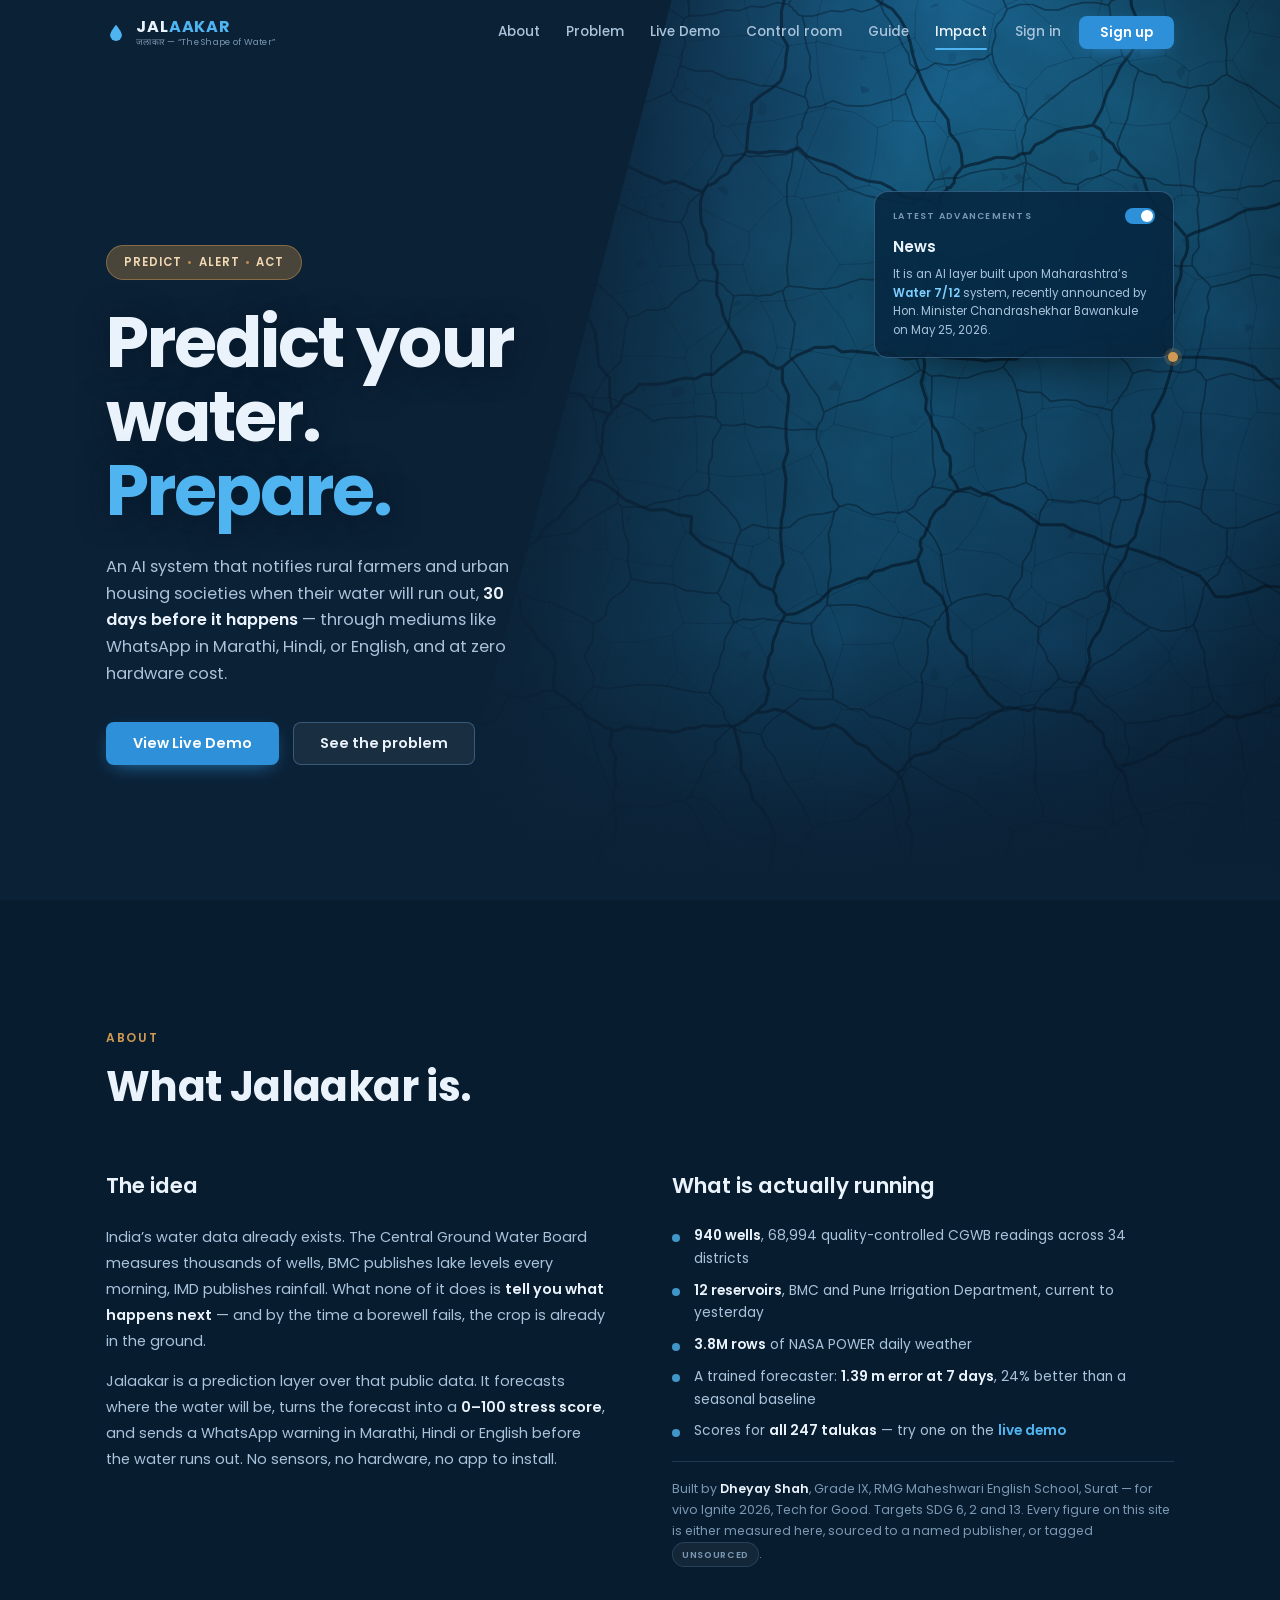
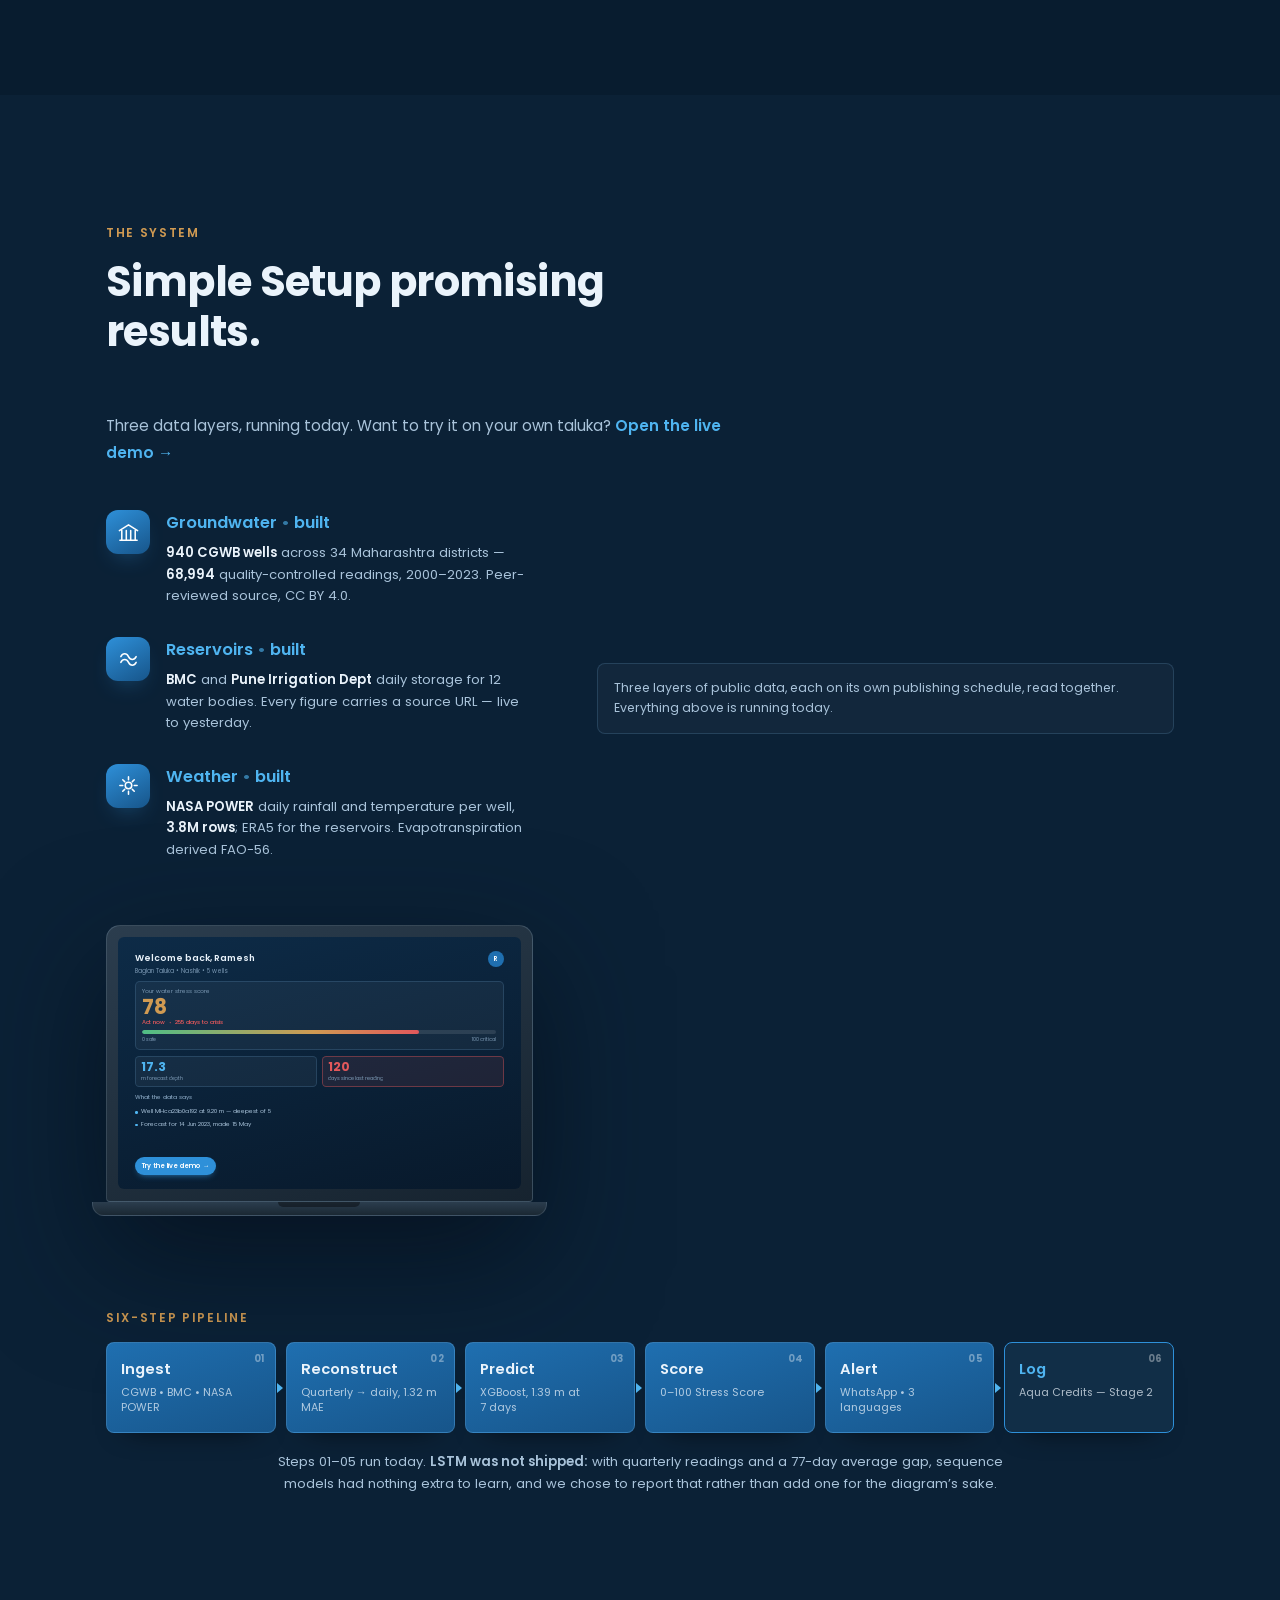
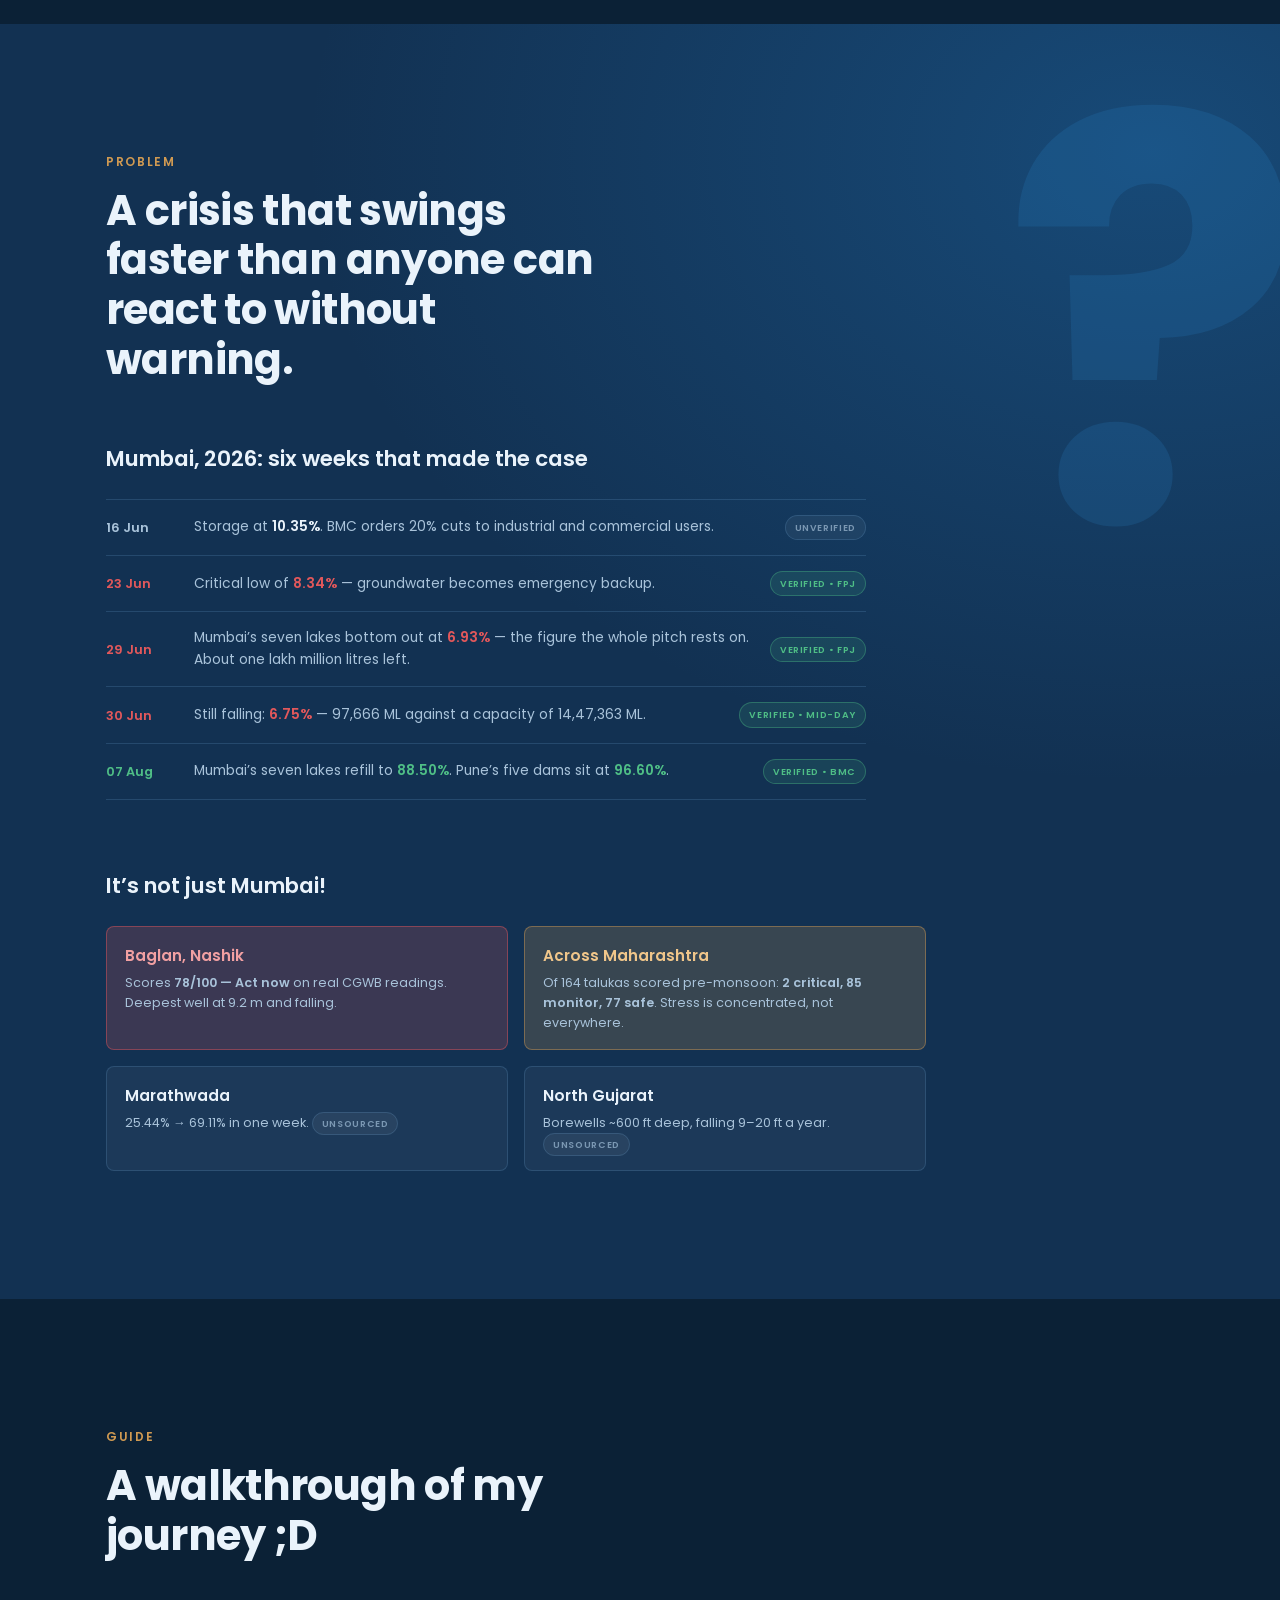
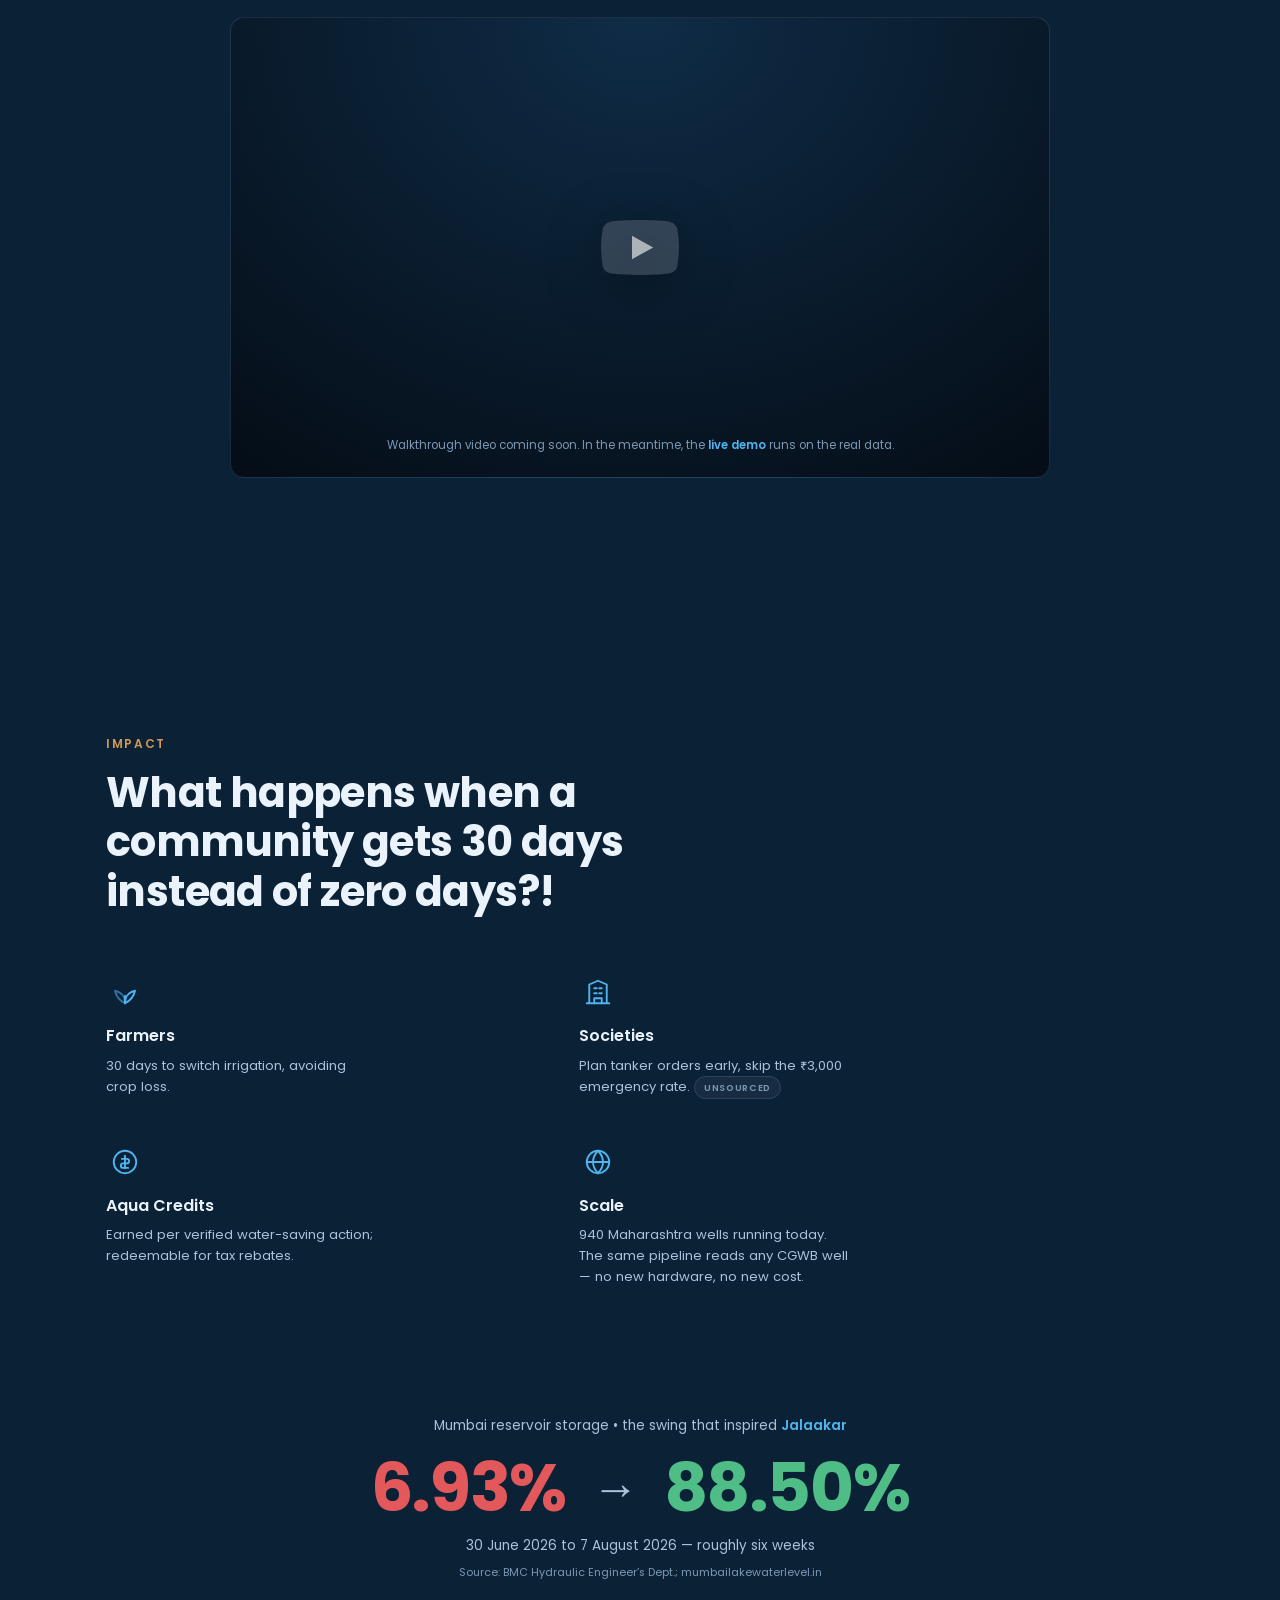
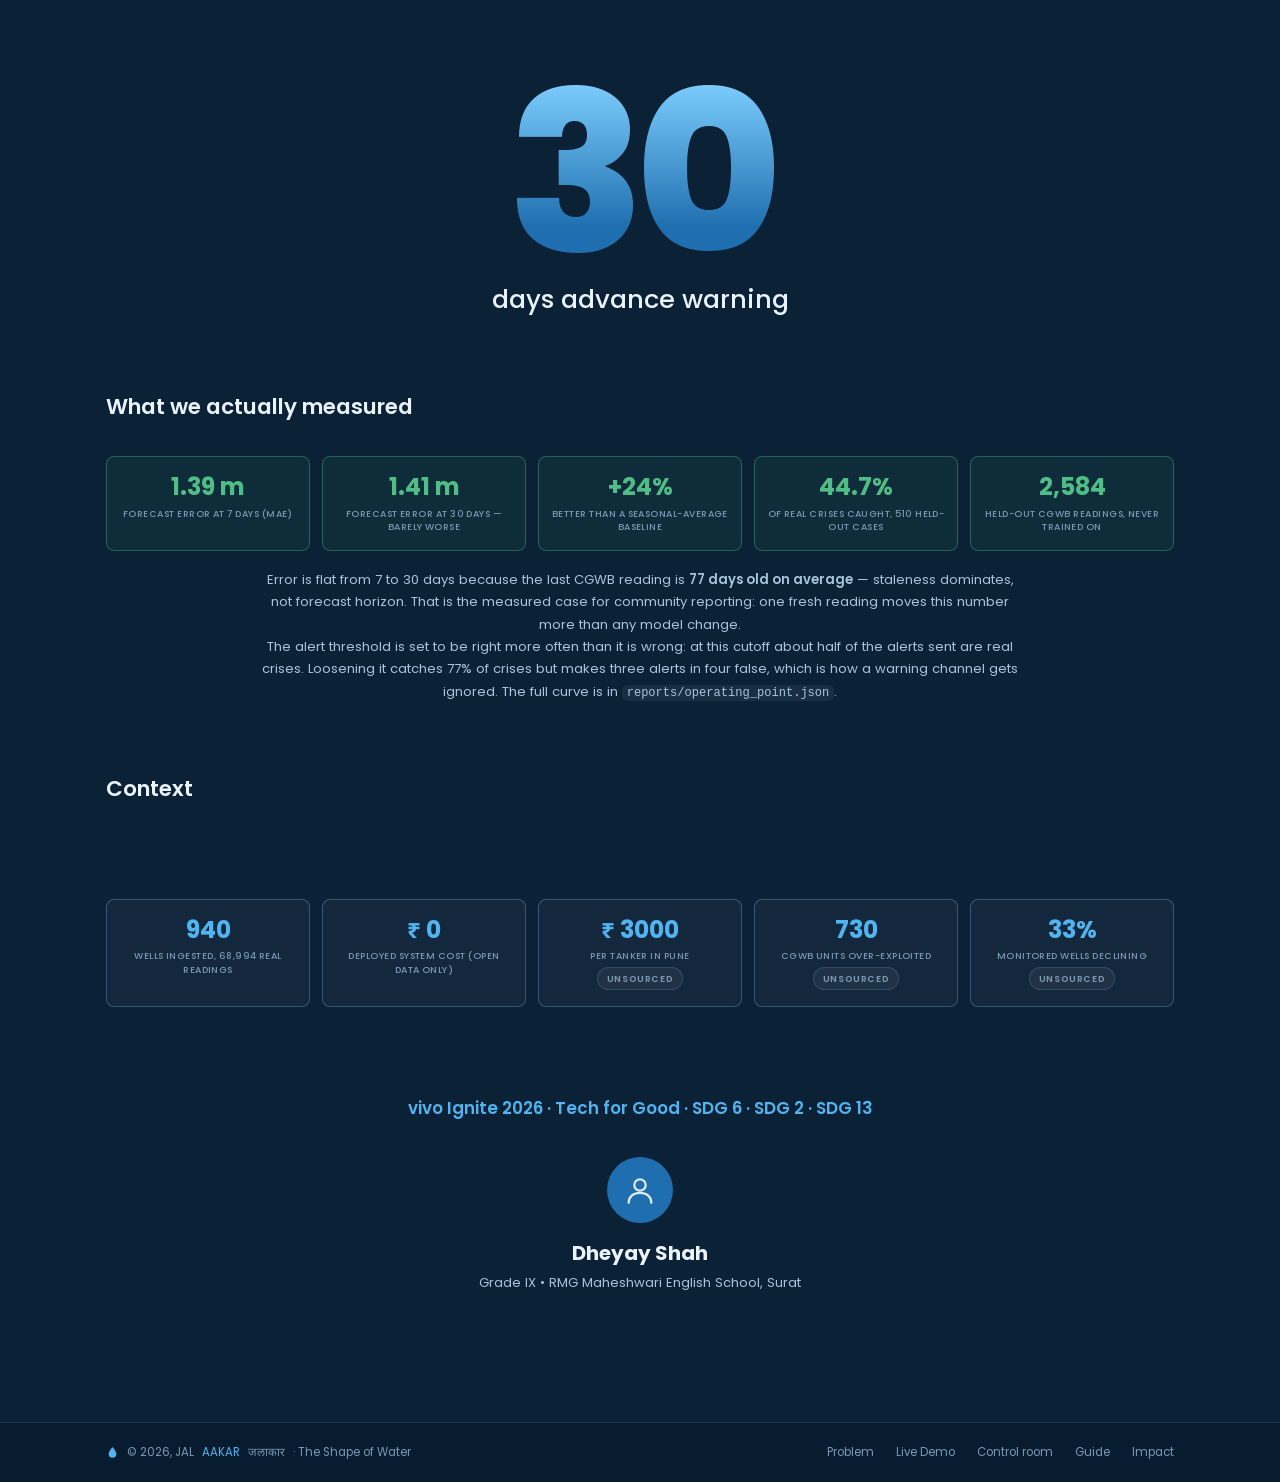
==== commit 5cb5c8b8: "docs(web): drop the Stage 2 notes, correct the crisis-recall stat Removes the 'What is not built' bl" ====
--- a/web/index.html
+++ b/web/index.html
@@ -110,7 +110,7 @@
 <section class="section about" id="about">
   <div class="wrap">
     <p class="eyebrow">About</p>
-    <h2 class="h2">What Jalaakar is, and what it isn&rsquo;t yet.</h2>
+    <h2 class="h2">What Jalaakar is.</h2>
 
     <div class="about__grid">
       <div class="about__col">
@@ -141,14 +141,6 @@
           <li>Scores for <strong>all 247 talukas</strong> &mdash; try one on the <a href="demo.html">live demo</a></li>
         </ul>
 
-        <h3 class="h3 h3--mt">What is not built</h3>
-        <p>
-          GRACE-FO satellite downscaling, the Bhujal App community layer, GSDA
-          telemetry and Aqua Credits are <strong>Stage&nbsp;2</strong>. They are
-          on the roadmap, not in the system, and nothing on this site claims
-          otherwise. Taluka-level downscaling of GRACE-FO in particular is an
-          open research problem.
-        </p>
         <p class="about__meta">
           Built by <strong>Dheyay Shah</strong>, Grade IX, RMG Maheshwari
           English School, Surat &mdash; for vivo Ignite 2026, Tech for Good.
@@ -204,10 +196,8 @@
       </ol>
 
       <p class="layers__note">
-        <strong>Not built yet, and not claimed:</strong> GRACE-FO satellite downscaling,
-        the Bhujal App community layer, and GSDA telemetry are Stage&nbsp;2. Taluka-level
-        downscaling of GRACE-FO is an open research problem, not an afternoon&rsquo;s work.
-        Everything above is running today.
+        Three layers of public data, each on its own publishing schedule, read
+        together. Everything above is running today.
       </p>
 
       <!-- Pure-CSS laptop with a live-ish dashboard inside -->
@@ -432,7 +422,7 @@
       <li class="stat"><p class="stat__num">1.39&nbsp;m</p><p class="stat__cap">forecast error at 7 days (MAE)</p></li>
       <li class="stat"><p class="stat__num">1.41&nbsp;m</p><p class="stat__cap">forecast error at 30 days &mdash; barely worse</p></li>
       <li class="stat"><p class="stat__num">+24%</p><p class="stat__cap">better than a seasonal-average baseline</p></li>
-      <li class="stat"><p class="stat__num">77%</p><p class="stat__cap">of real crises caught, 510 held-out cases</p></li>
+      <li class="stat"><p class="stat__num">44.7%</p><p class="stat__cap">of real crises caught, 510 held-out cases</p></li>
       <li class="stat"><p class="stat__num">2,584</p><p class="stat__cap">held-out CGWB readings, never trained on</p></li>
     </ul>
 
@@ -442,8 +432,11 @@
       forecast horizon. That is the measured case for community reporting: one
       fresh reading moves this number more than any model change.
       <br>
-      Catching 77% of crises costs false alarms; we chose that trade deliberately
-      and the curve is in <code>reports/operating_point.json</code>.
+      The alert threshold is set to be right more often than it is wrong: at
+      this cutoff about half of the alerts sent are real crises. Loosening it
+      catches 77% of crises but makes three alerts in four false, which is how
+      a warning channel gets ignored. The full curve is in
+      <code>reports/operating_point.json</code>.
     </p>
 
     <h3 class="h3 h3--mt">Context</h3>
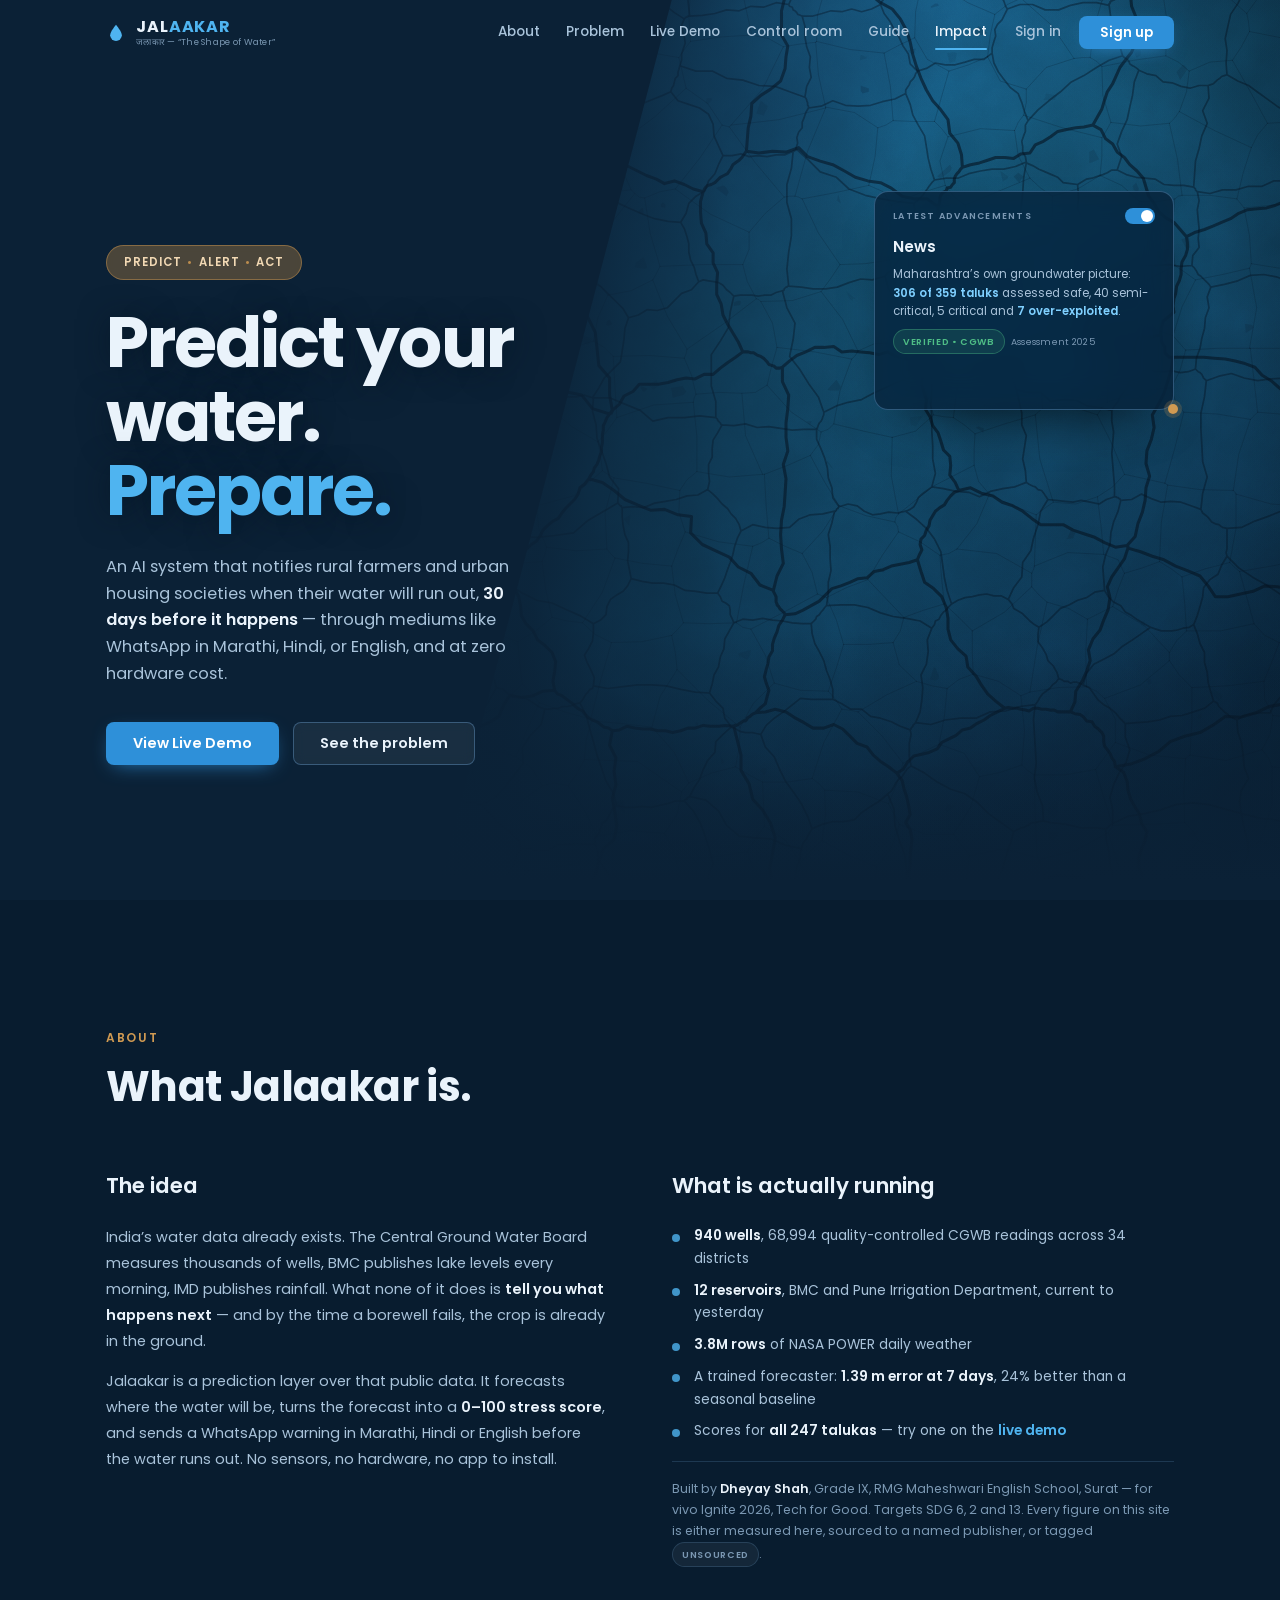
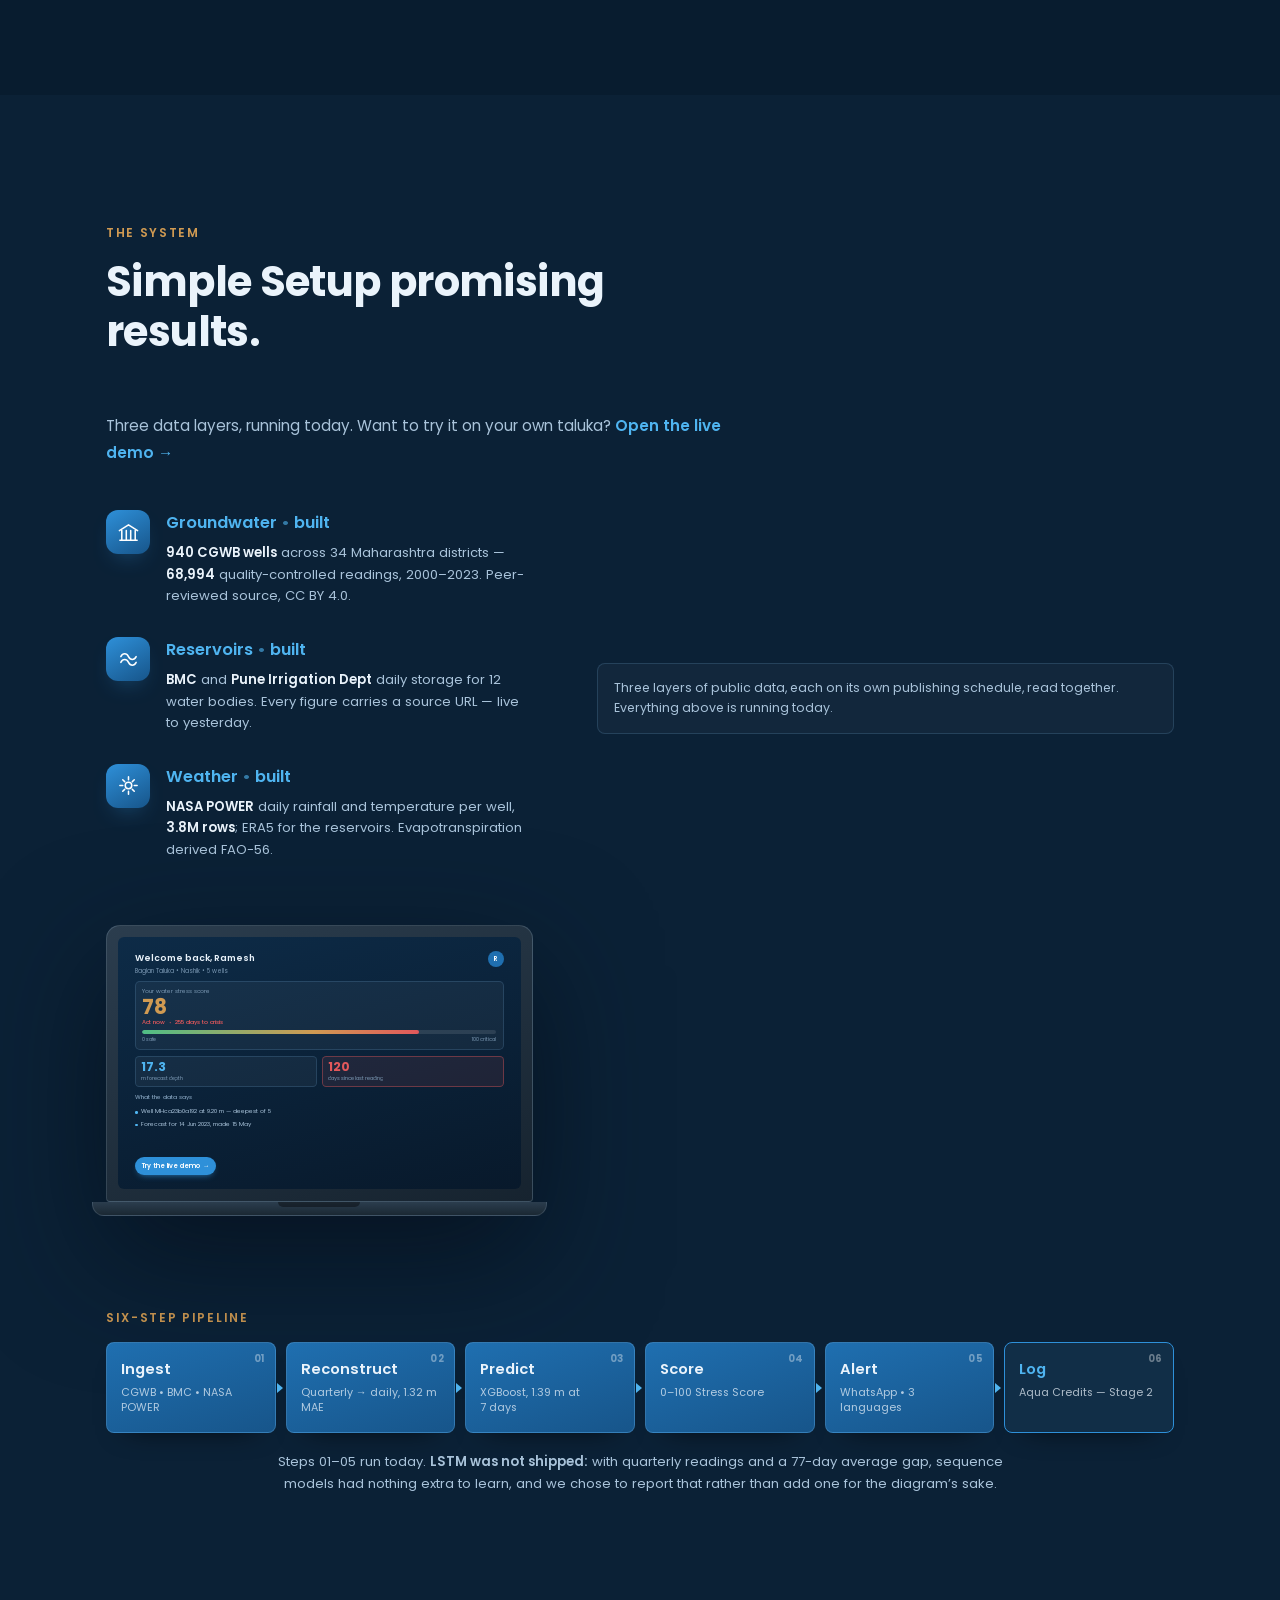
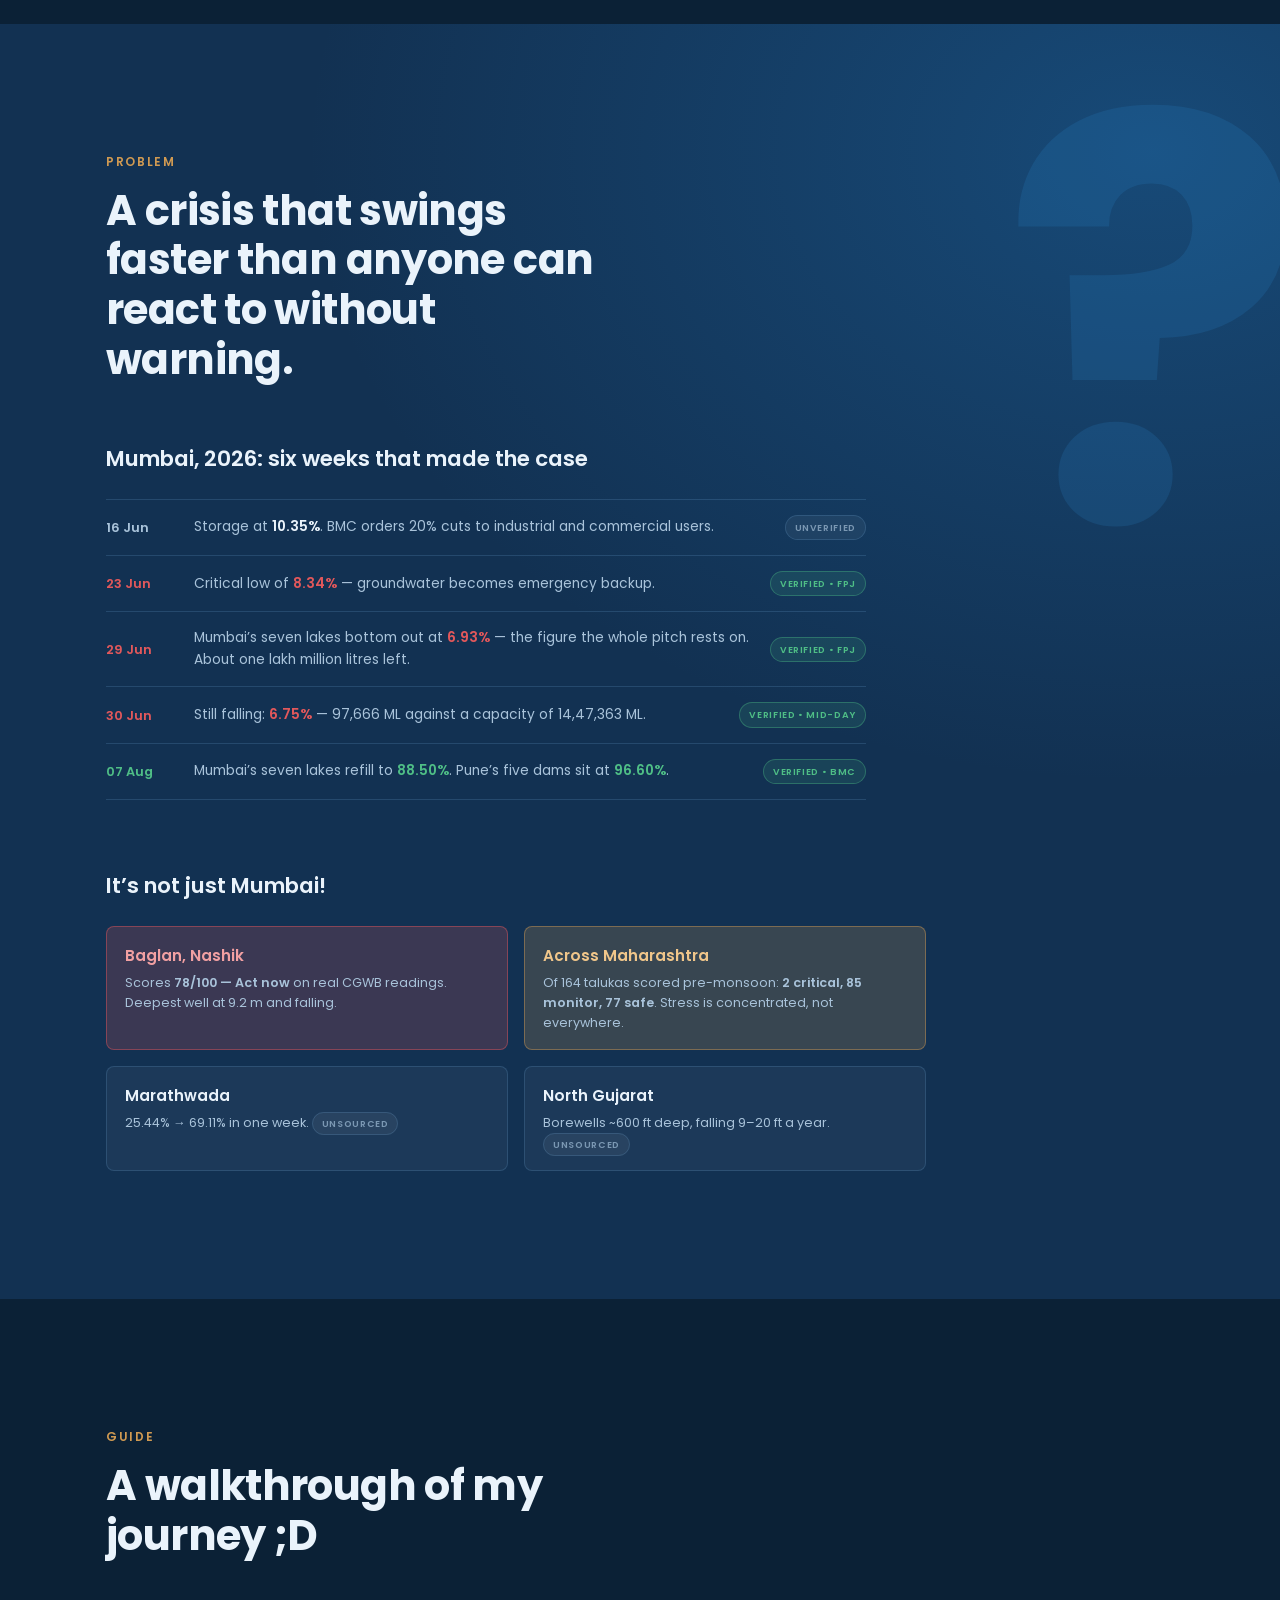
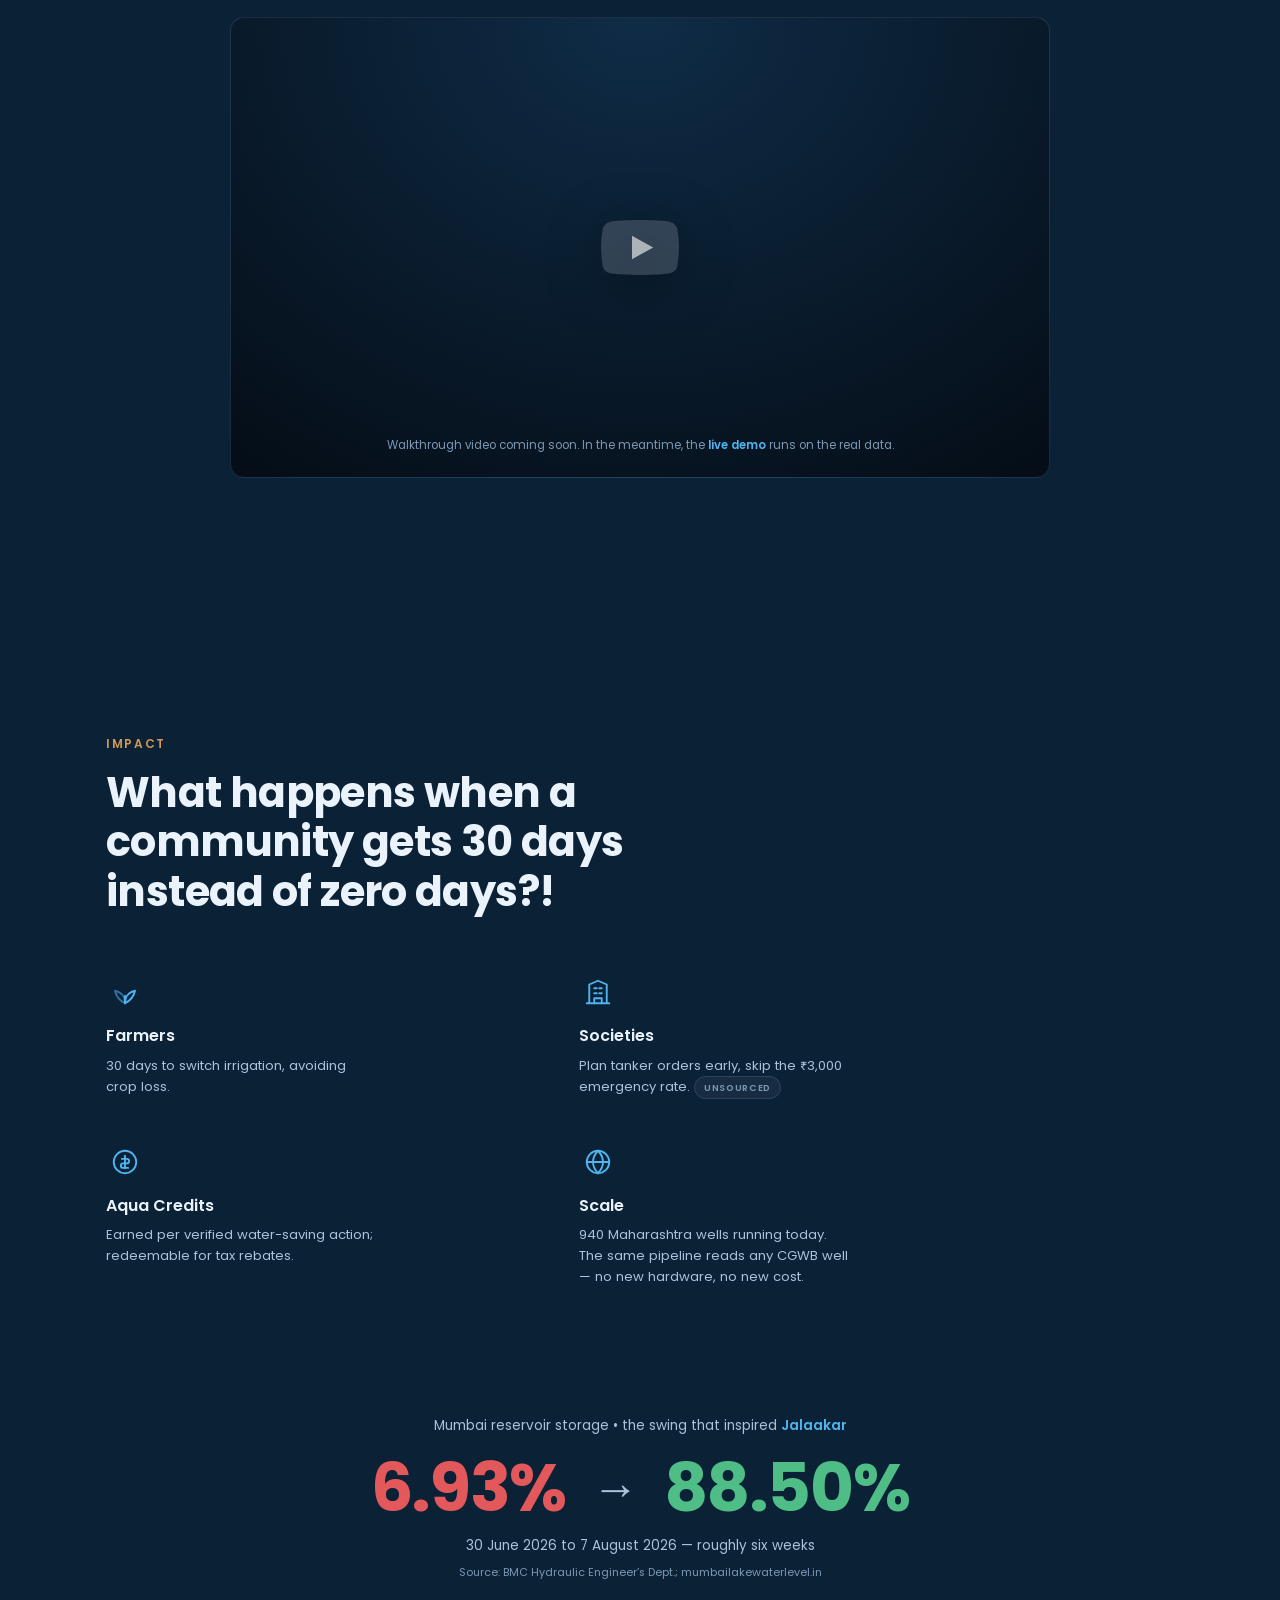
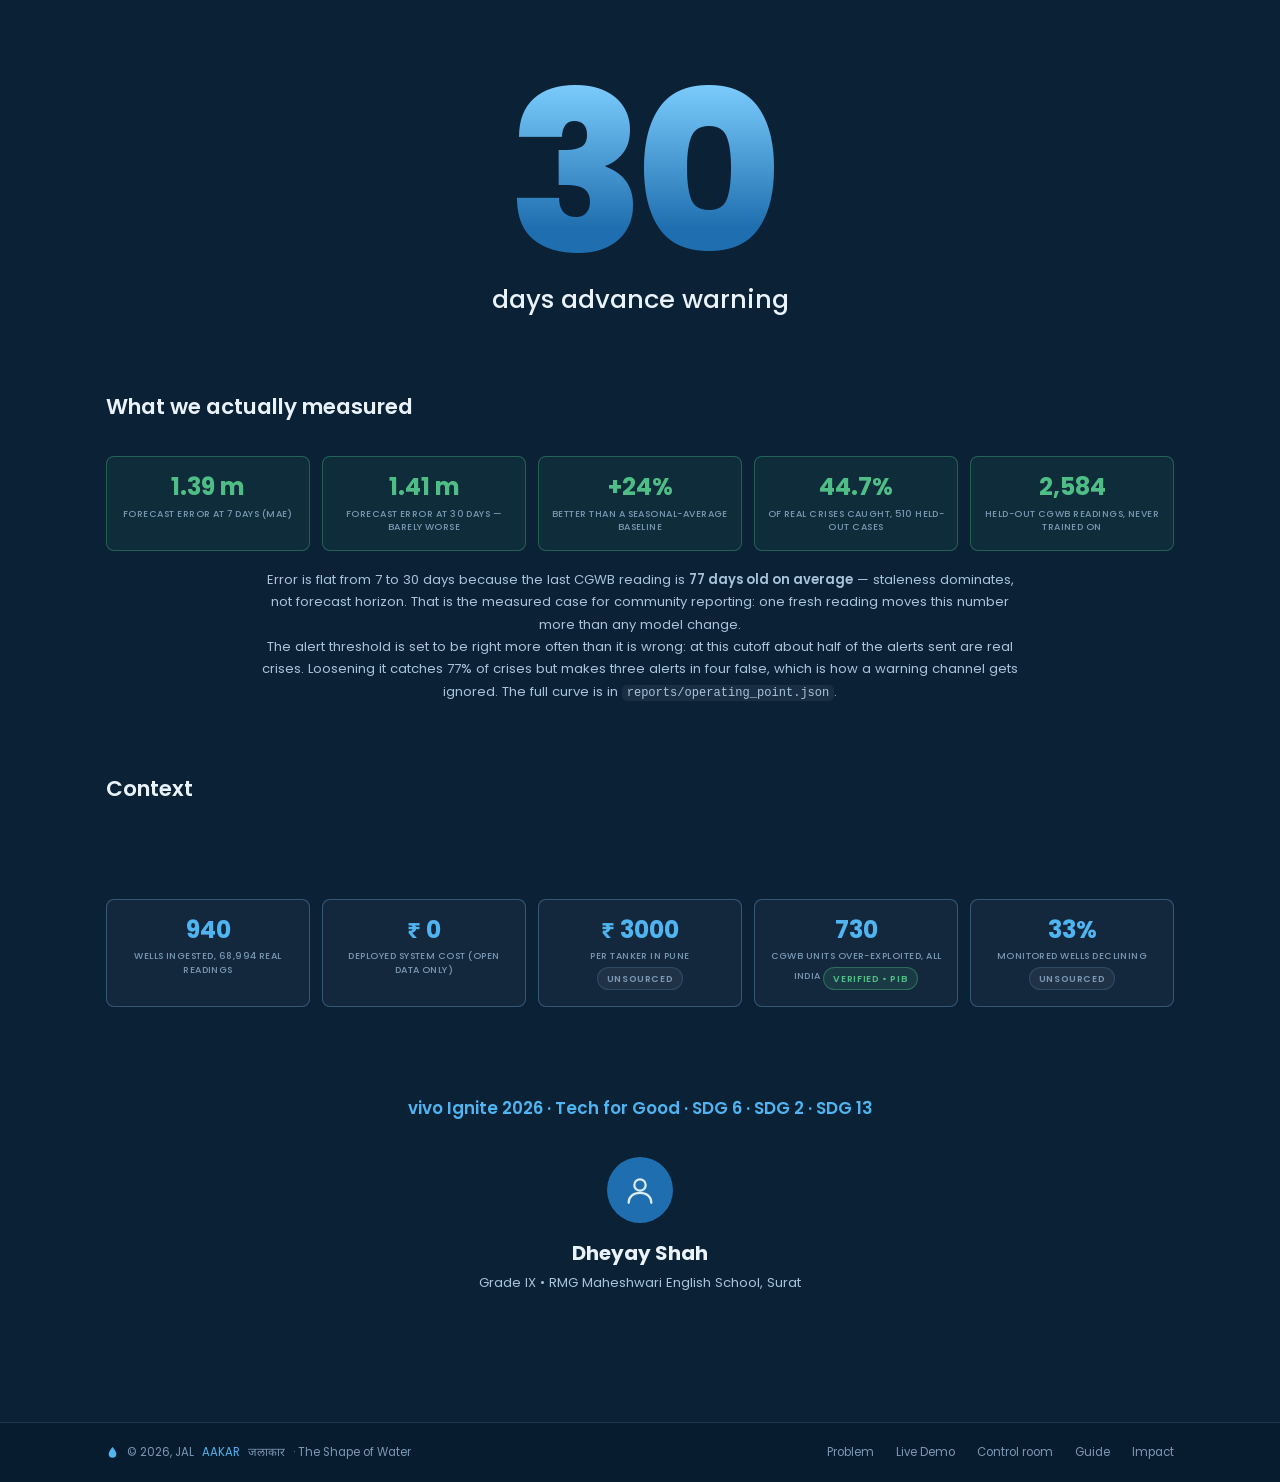
==== commit 9bb5e09b: "web: rotate 5 sourced news items; seed demo accounts on deploy" ====
--- a/web/index.html
+++ b/web/index.html
@@ -13,7 +13,7 @@
 
 <link rel="preload" href="assets/fonts/poppins-latin-700-normal.woff2" as="font" type="font/woff2" crossorigin>
 <link rel="preload" href="assets/fonts/poppins-latin-400-normal.woff2" as="font" type="font/woff2" crossorigin>
-<link rel="stylesheet" href="styles.css?v=ca7533ed">
+<link rel="stylesheet" href="styles.css?v=3e3ad526">
 <link rel="icon" href="data:image/svg+xml,%3Csvg xmlns='http://www.w3.org/2000/svg' viewBox='0 0 24 24'%3E%3Cpath fill='%234fb4f0' d='M12 2s7 8.2 7 12.6A7 7 0 0 1 5 14.6C5 10.2 12 2 12 2z'/%3E%3C/svg%3E">
 </head>
 <body>
@@ -92,10 +92,25 @@
         <span class="newscard__toggle" role="img" aria-label="Live"><i></i></span>
       </div>
       <p class="newscard__label">News</p>
-      <p class="newscard__body">
-        It is an AI layer built upon Maharashtra&rsquo;s <strong>Water 7/12</strong> system,
-        recently announced by Hon. Minister Chandrashekhar Bawankule on May&nbsp;25,&nbsp;2026.
-      </p>
+
+      <!-- Five items, rotated by script.js every 4 s. The first is rendered in
+           HTML so the card reads correctly with JavaScript off and never
+           flashes empty on load; script.js supplies the other four. Every item
+           carries a named publisher and a date — the same standard the figures
+           further down this page are held to. -->
+      <div class="newscard__rotor" data-news aria-live="off">
+        <article class="newscard__item is-current">
+          <p class="newscard__body">
+            An AI layer on Maharashtra&rsquo;s <strong>Water 7/12</strong> &mdash; India&rsquo;s
+            first digital water accounting, with village and watershed balance
+            sheets, annual audits and <strong>Aqua Credits</strong> for conservation.
+          </p>
+          <p class="newscard__src">
+            <span class="tag tag--ok">verified &bull; FPJ</span> 26 May 2026
+          </p>
+        </article>
+      </div>
+
       <span class="newscard__dot" aria-hidden="true"></span>
     </aside>
   </div>
@@ -444,7 +459,11 @@
       <li class="stat"><p class="stat__num">940</p><p class="stat__cap">wells ingested, 68,994 real readings</p></li>
       <li class="stat"><p class="stat__num">&#8377;&nbsp;0</p><p class="stat__cap">deployed system cost (open data only)</p></li>
       <li class="stat"><p class="stat__num">&#8377;&nbsp;3000</p><p class="stat__cap">per tanker in Pune <span class="tag tag--unverified">unsourced</span></p></li>
-      <li class="stat"><p class="stat__num">730</p><p class="stat__cap">CGWB units over-exploited <span class="tag tag--unverified">unsourced</span></p></li>
+      <!-- 730 is the ALL-INDIA count, not Maharashtra's. On a page about
+           Maharashtra a reader will assume otherwise, and Maharashtra's own
+           figure is 7 over-exploited taluks out of 359 — two orders of
+           magnitude apart. Say "India" out loud and cite the source. -->
+      <li class="stat"><p class="stat__num">730</p><p class="stat__cap">CGWB units over-exploited, all India <span class="tag tag--ok" title="Ministry of Jal Shakti, Press Information Bureau, 15 Dec 2025 — 730 of 6,762 assessment units">verified &bull; PIB</span></p></li>
       <li class="stat"><p class="stat__num">33%</p><p class="stat__cap">monitored wells declining <span class="tag tag--unverified">unsourced</span></p></li>
     </ul>
 
@@ -479,6 +498,6 @@
   </div>
 </footer>
 
-<script src="script.js?v=8c7bf616"></script>
+<script src="script.js?v=f5061b40"></script>
 </body>
 </html>
--- a/web/styles.css
+++ b/web/styles.css
@@ -332,6 +332,31 @@
 .newscard__label{font-size:.95rem;font-weight:600;margin-bottom:6px}
 .newscard__body{font-size:.72rem;line-height:1.6;color:var(--ink-2)}
 .newscard__body strong{color:var(--blue-300)}
+
+/* Rotating news.
+   Items stack in a single grid cell rather than being absolutely positioned,
+   so the rotor still sizes to its content and survives a late-loading font.
+   min-height holds it to roughly the tallest item so the hero does not jolt
+   every 4 s as different-length items swap in — a card that resizes under the
+   cursor is worse than one carrying a little slack at the bottom. */
+.newscard__rotor{display:grid;min-height:6.4rem}
+.newscard__item{
+  grid-area:1/1;
+  opacity:0;transform:translateY(6px);
+  transition:opacity .5s ease,transform .5s ease;
+  pointer-events:none;
+}
+.newscard__item.is-current{opacity:1;transform:none;pointer-events:auto}
+.newscard__src{
+  margin-top:8px;display:flex;align-items:center;gap:6px;flex-wrap:wrap;
+  font-size:.58rem;letter-spacing:.03em;color:var(--ink-3);
+}
+/* Honour the OS setting. The point of the rotation is that the content
+   changes, not that it slides — so keep the swap, drop the travel. */
+@media (prefers-reduced-motion:reduce){
+  .newscard__item{transition:opacity .2s linear;transform:none}
+}
+
 .newscard__dot{
   position:absolute;right:-5px;bottom:-5px;width:10px;height:10px;border-radius:50%;
   background:var(--amber);box-shadow:0 0 0 4px rgba(208,154,82,.2);
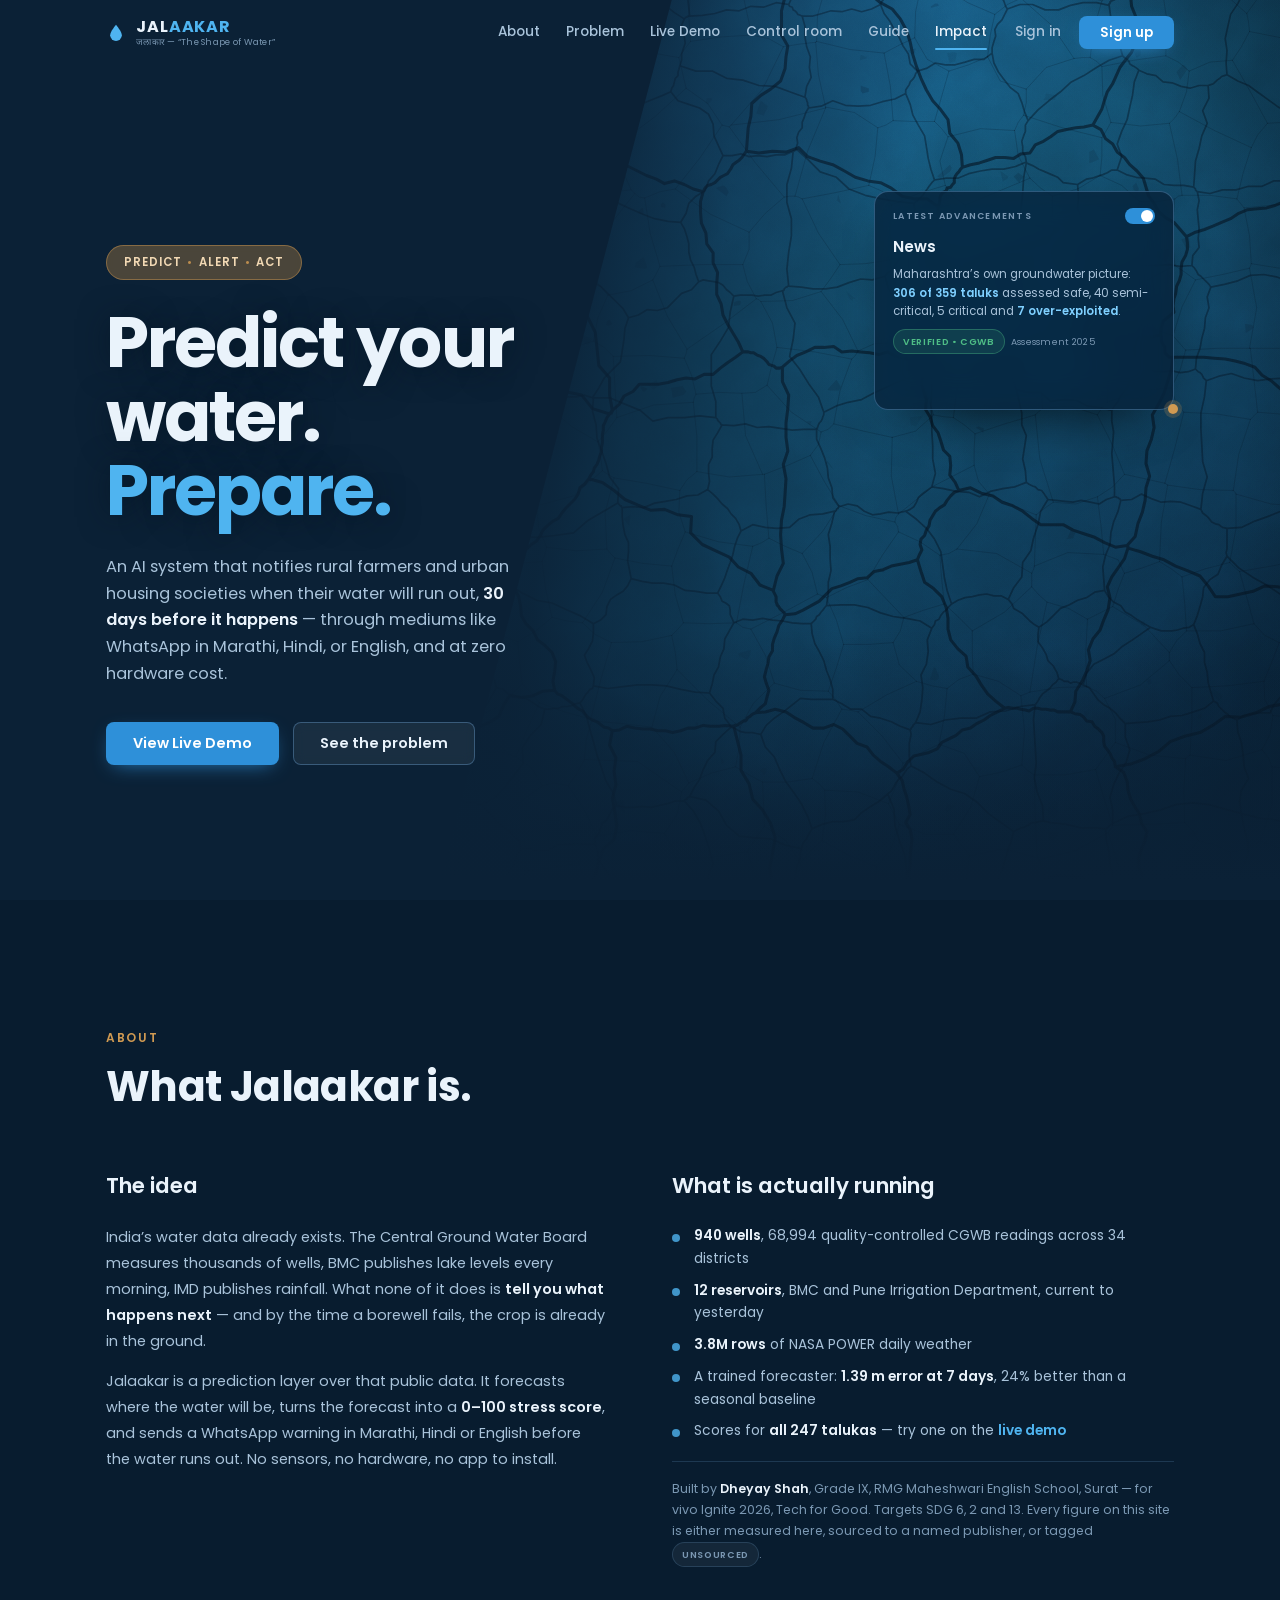
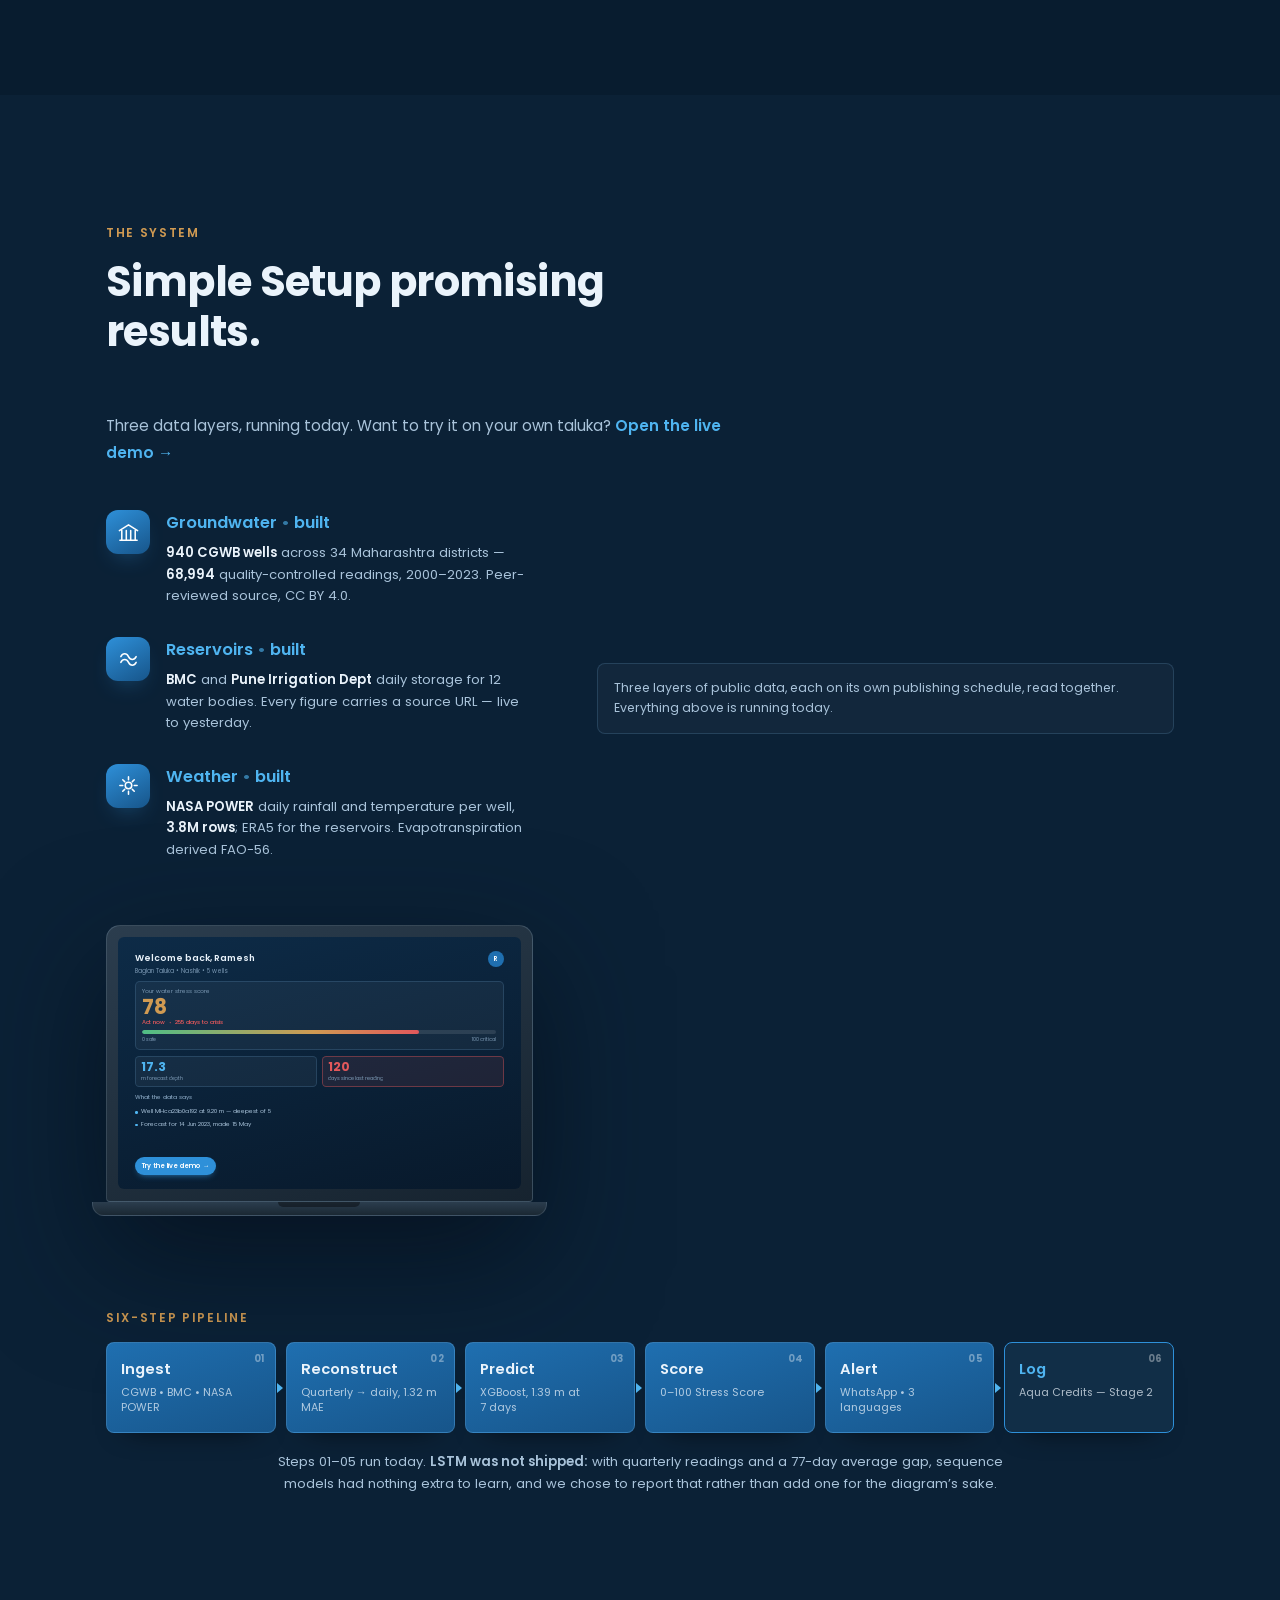
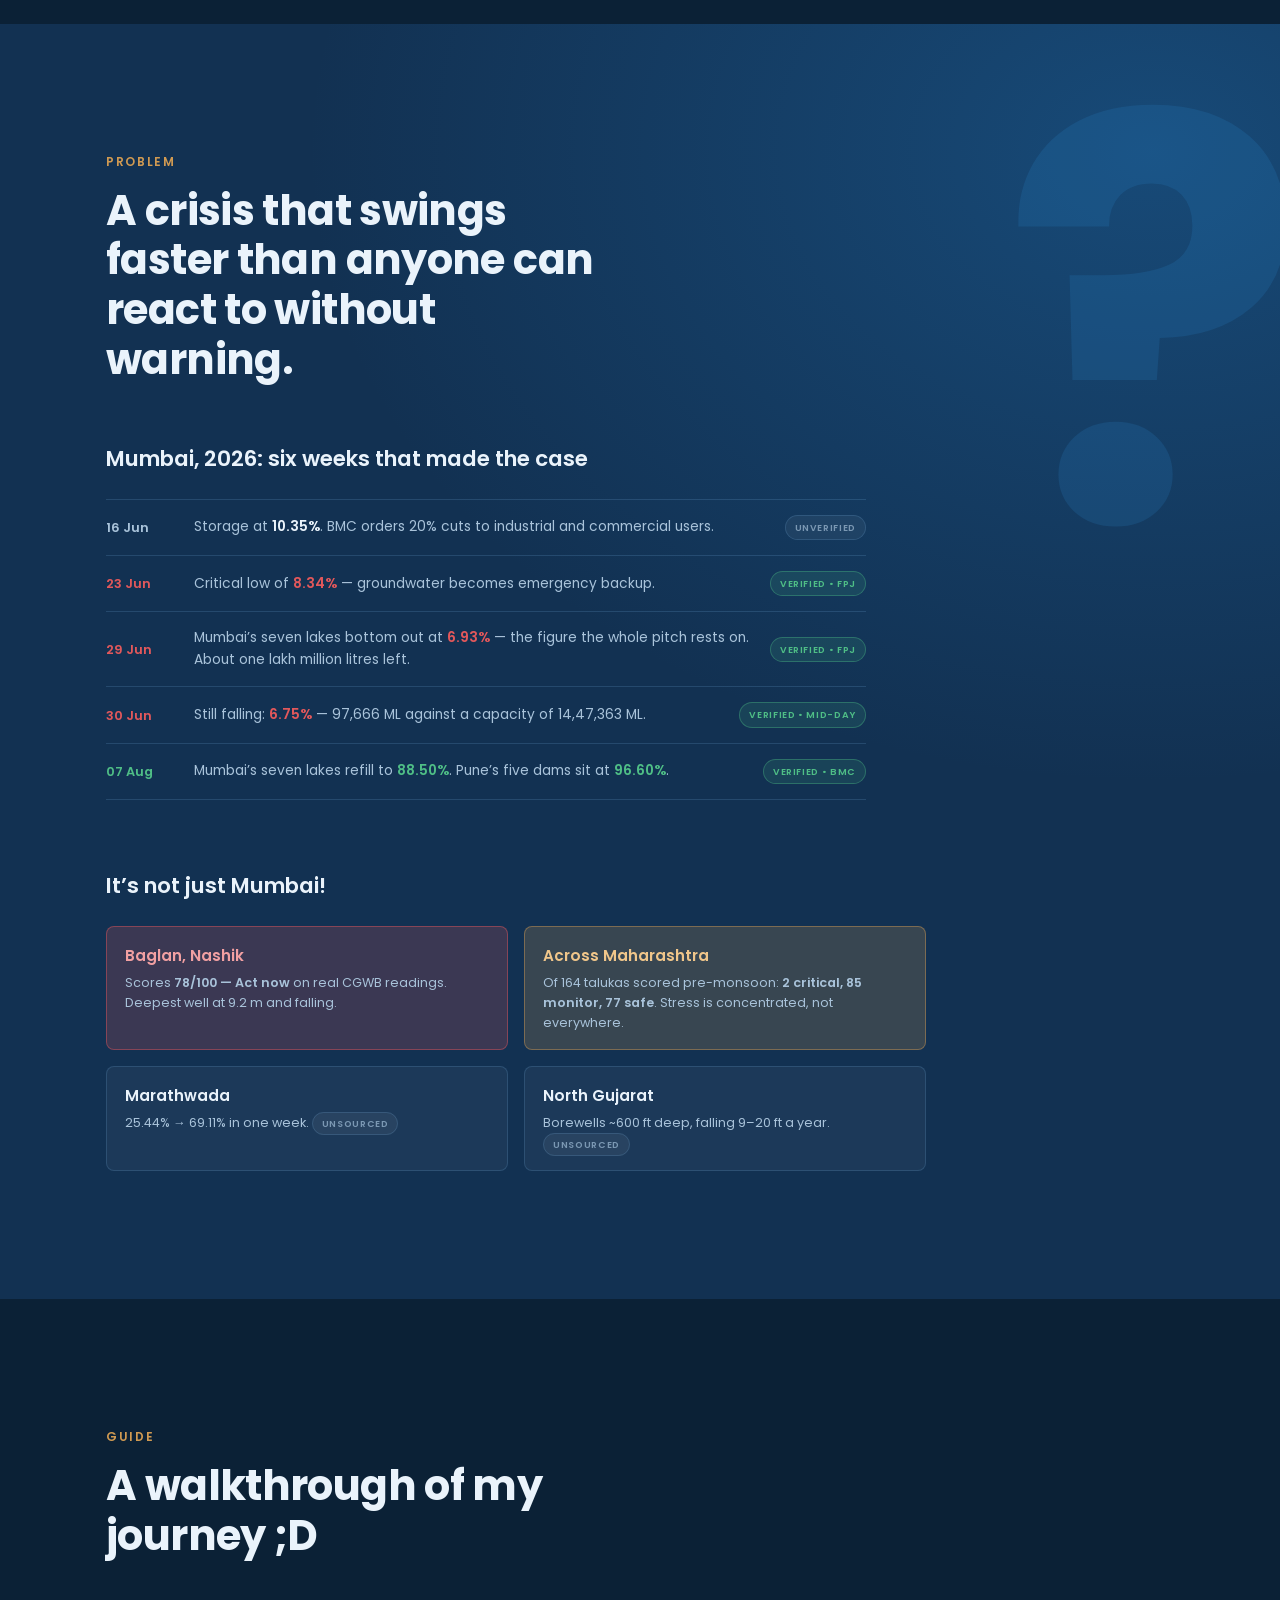
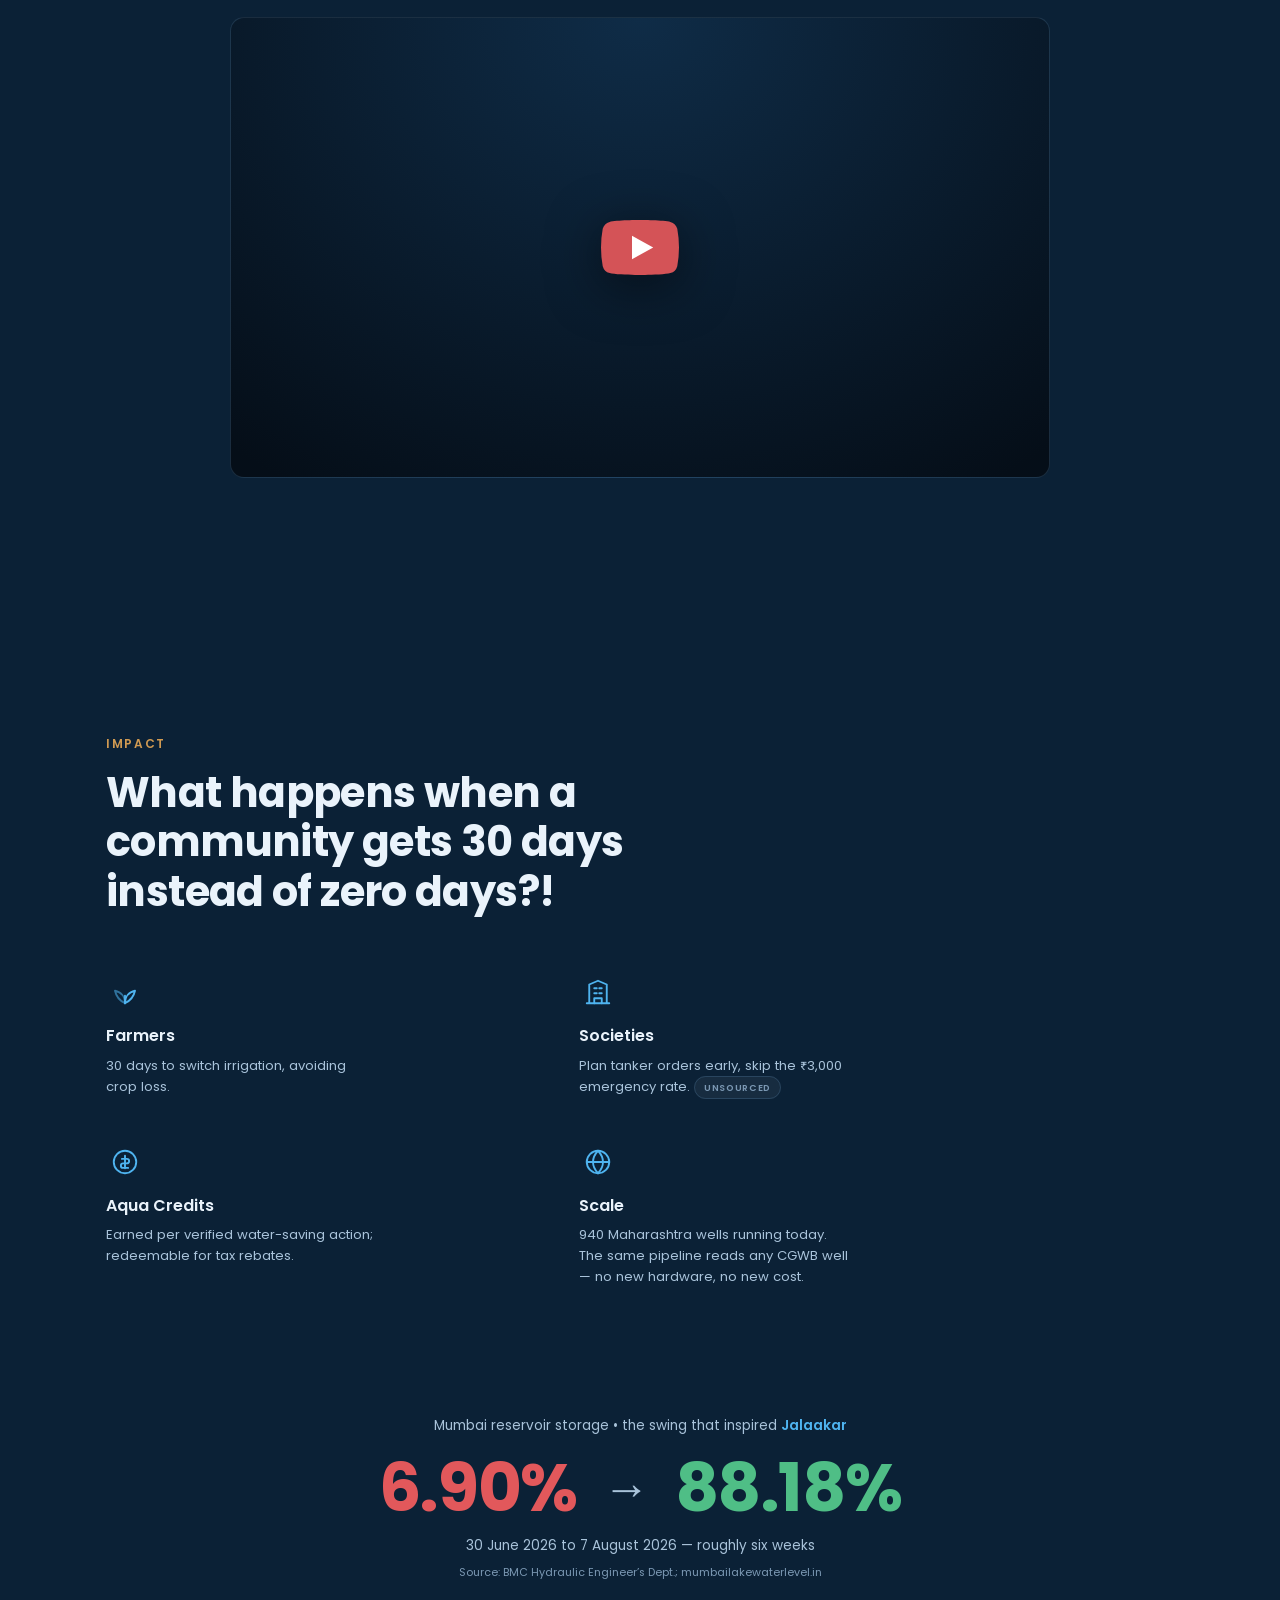
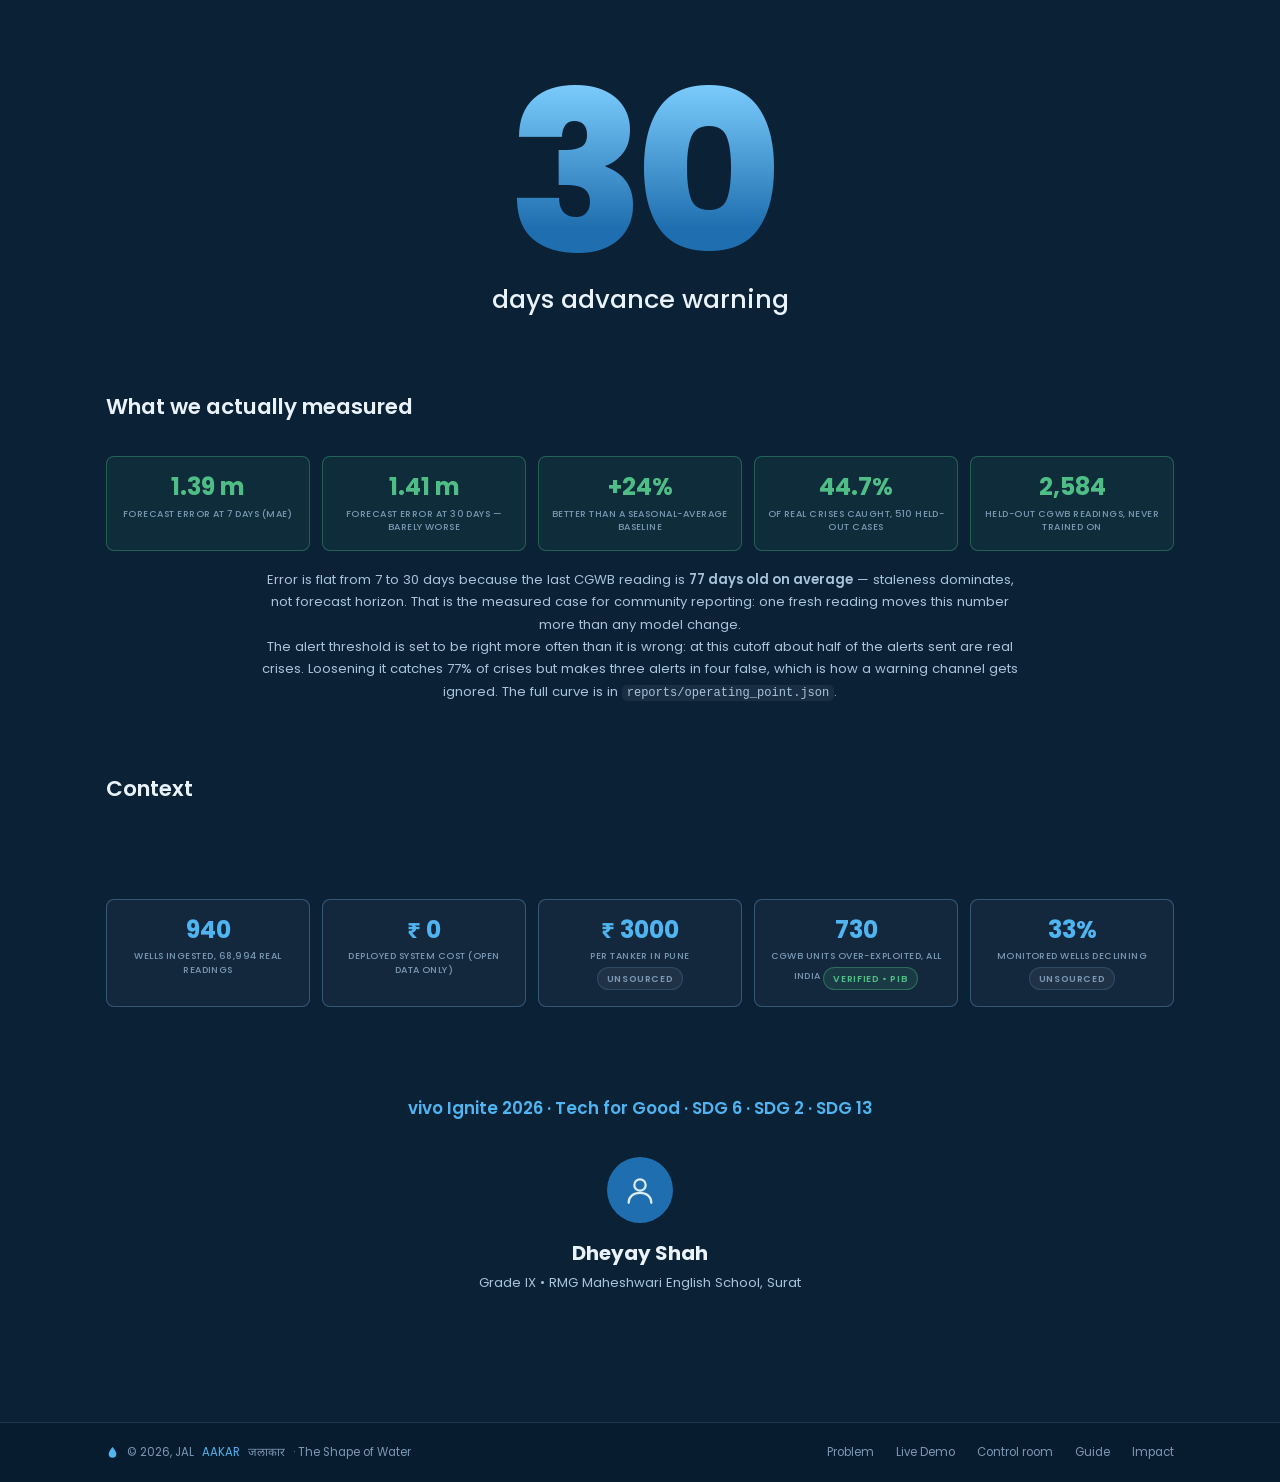
==== commit e67b686e: "Update index.html" ====
--- a/web/index.html
+++ b/web/index.html
@@ -356,7 +356,7 @@
     <h2 class="h2">A walkthrough of my journey ;D</h2>
 
     <!-- Lite YouTube facade: no iframe until clicked. Set data-video-id to publish. -->
-    <div class="video" id="video" data-video-id="" reveal>
+    <div class="video" id="video" data-video-id="tYJ-jVYcCtQ" reveal>
       <button class="video__play" type="button" aria-label="Play the walkthrough video">
         <svg viewBox="0 0 68 48" aria-hidden="true">
           <path class="video__play-bg" d="M66.5 7.7a8.6 8.6 0 0 0-6-6C55.2 0 34 0 34 0S12.8 0 7.5 1.7a8.6 8.6 0 0 0-6 6A89 89 0 0 0 0 24a89 89 0 0 0 1.5 16.3 8.6 8.6 0 0 0 6 6C12.8 48 34 48 34 48s21.2 0 26.5-1.7a8.6 8.6 0 0 0 6-6A89 89 0 0 0 68 24a89 89 0 0 0-1.5-16.3z"/>
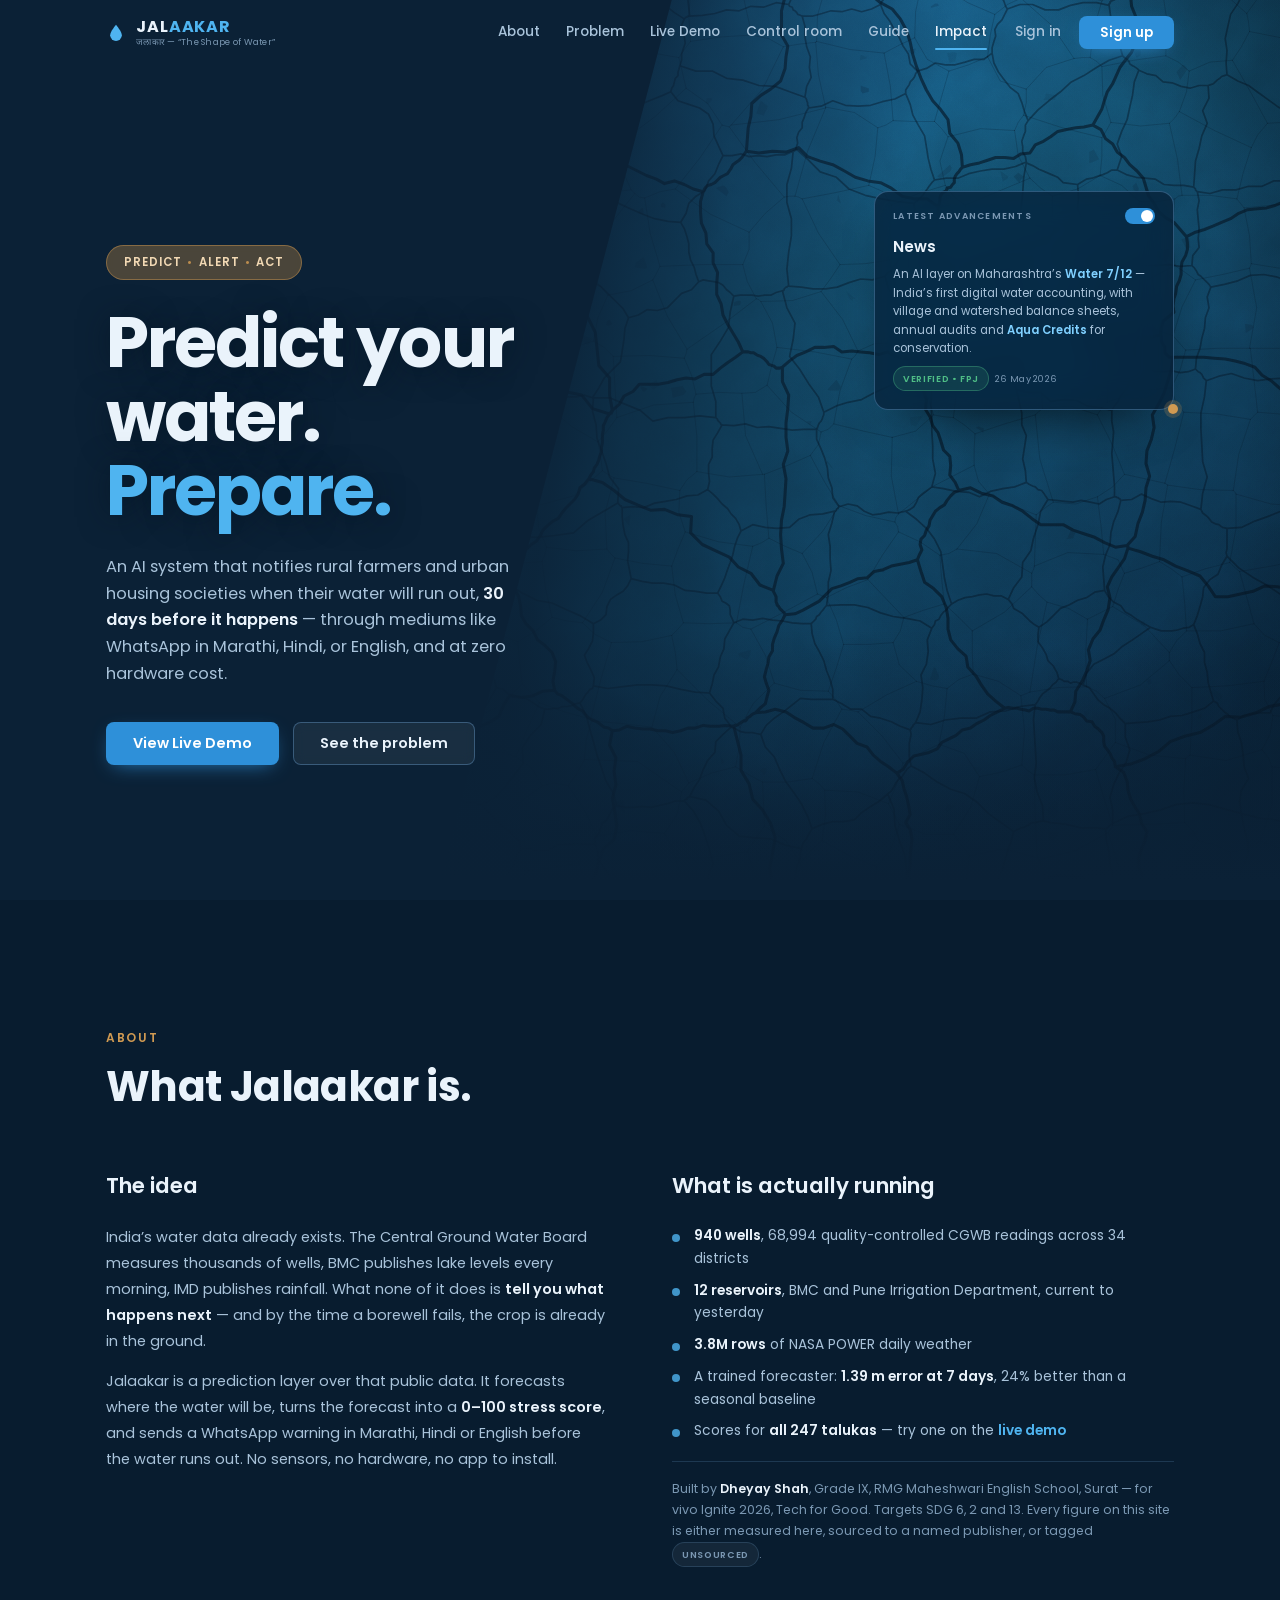
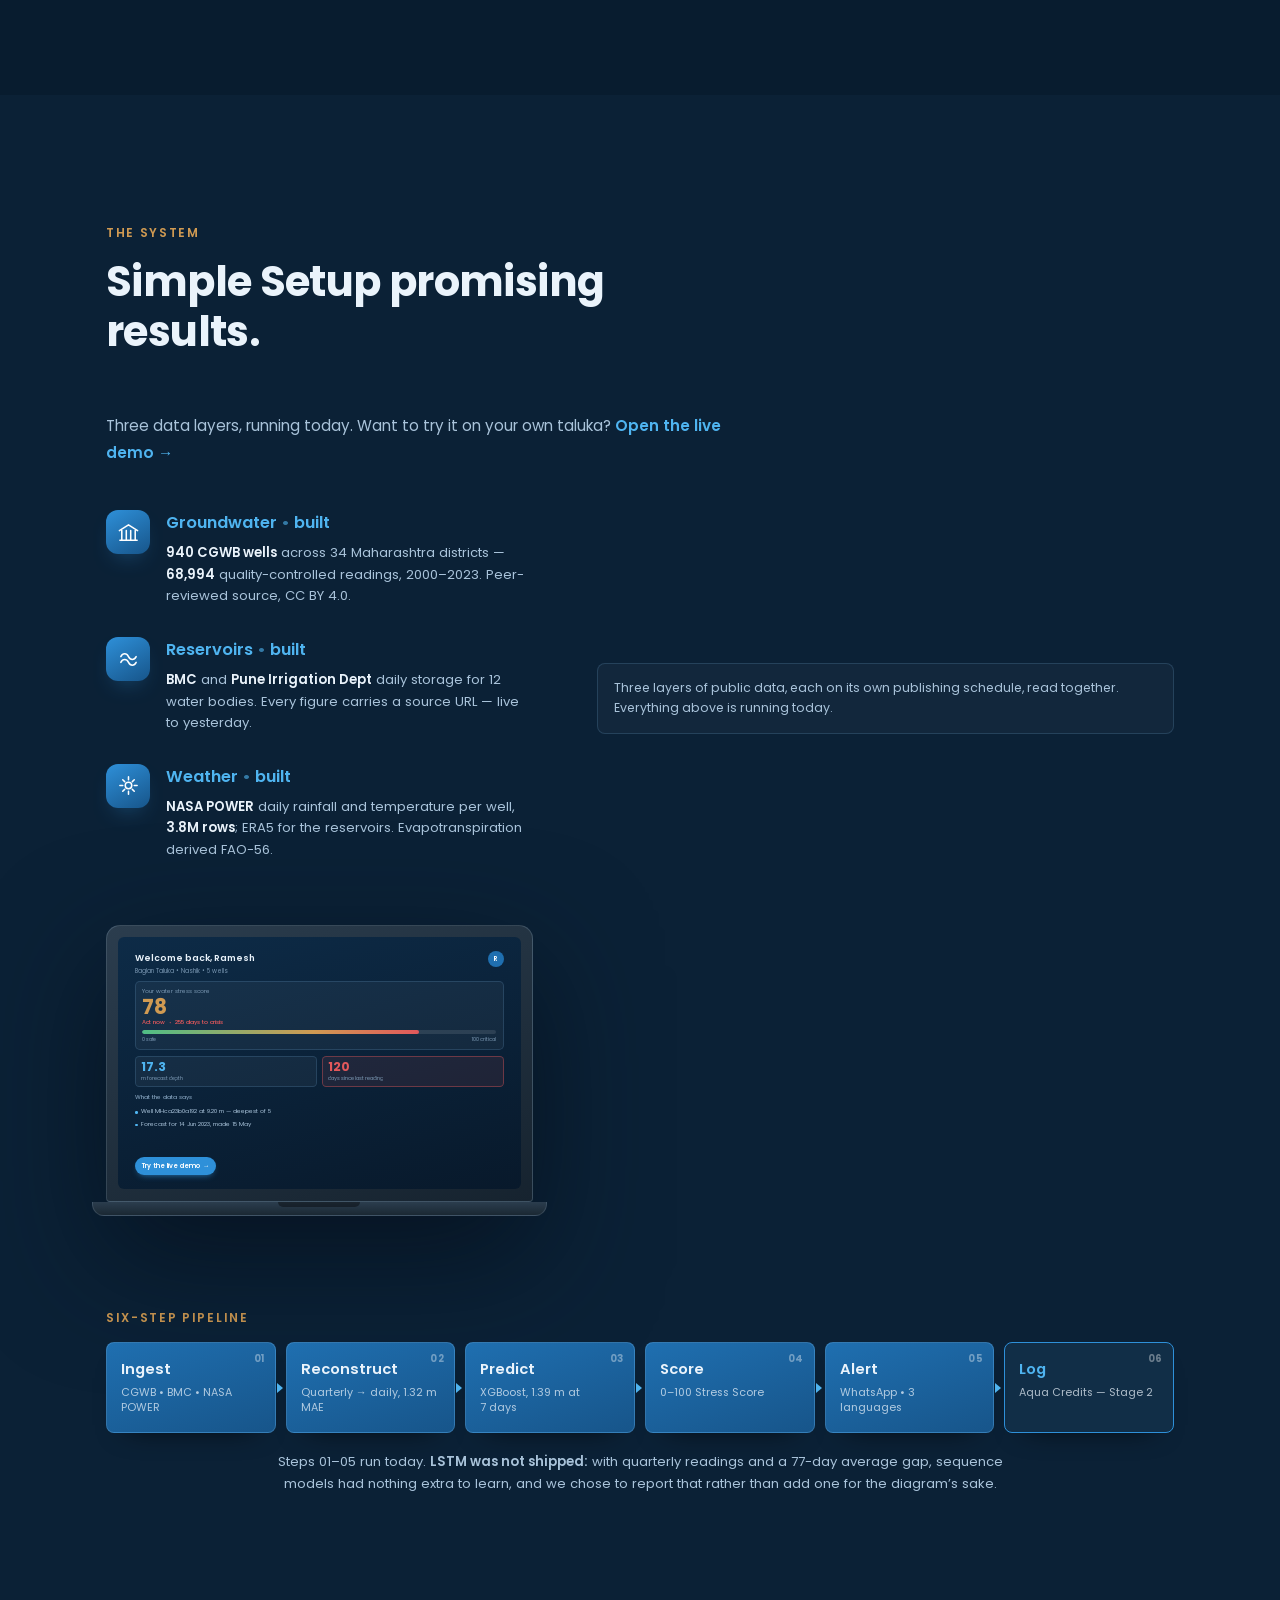
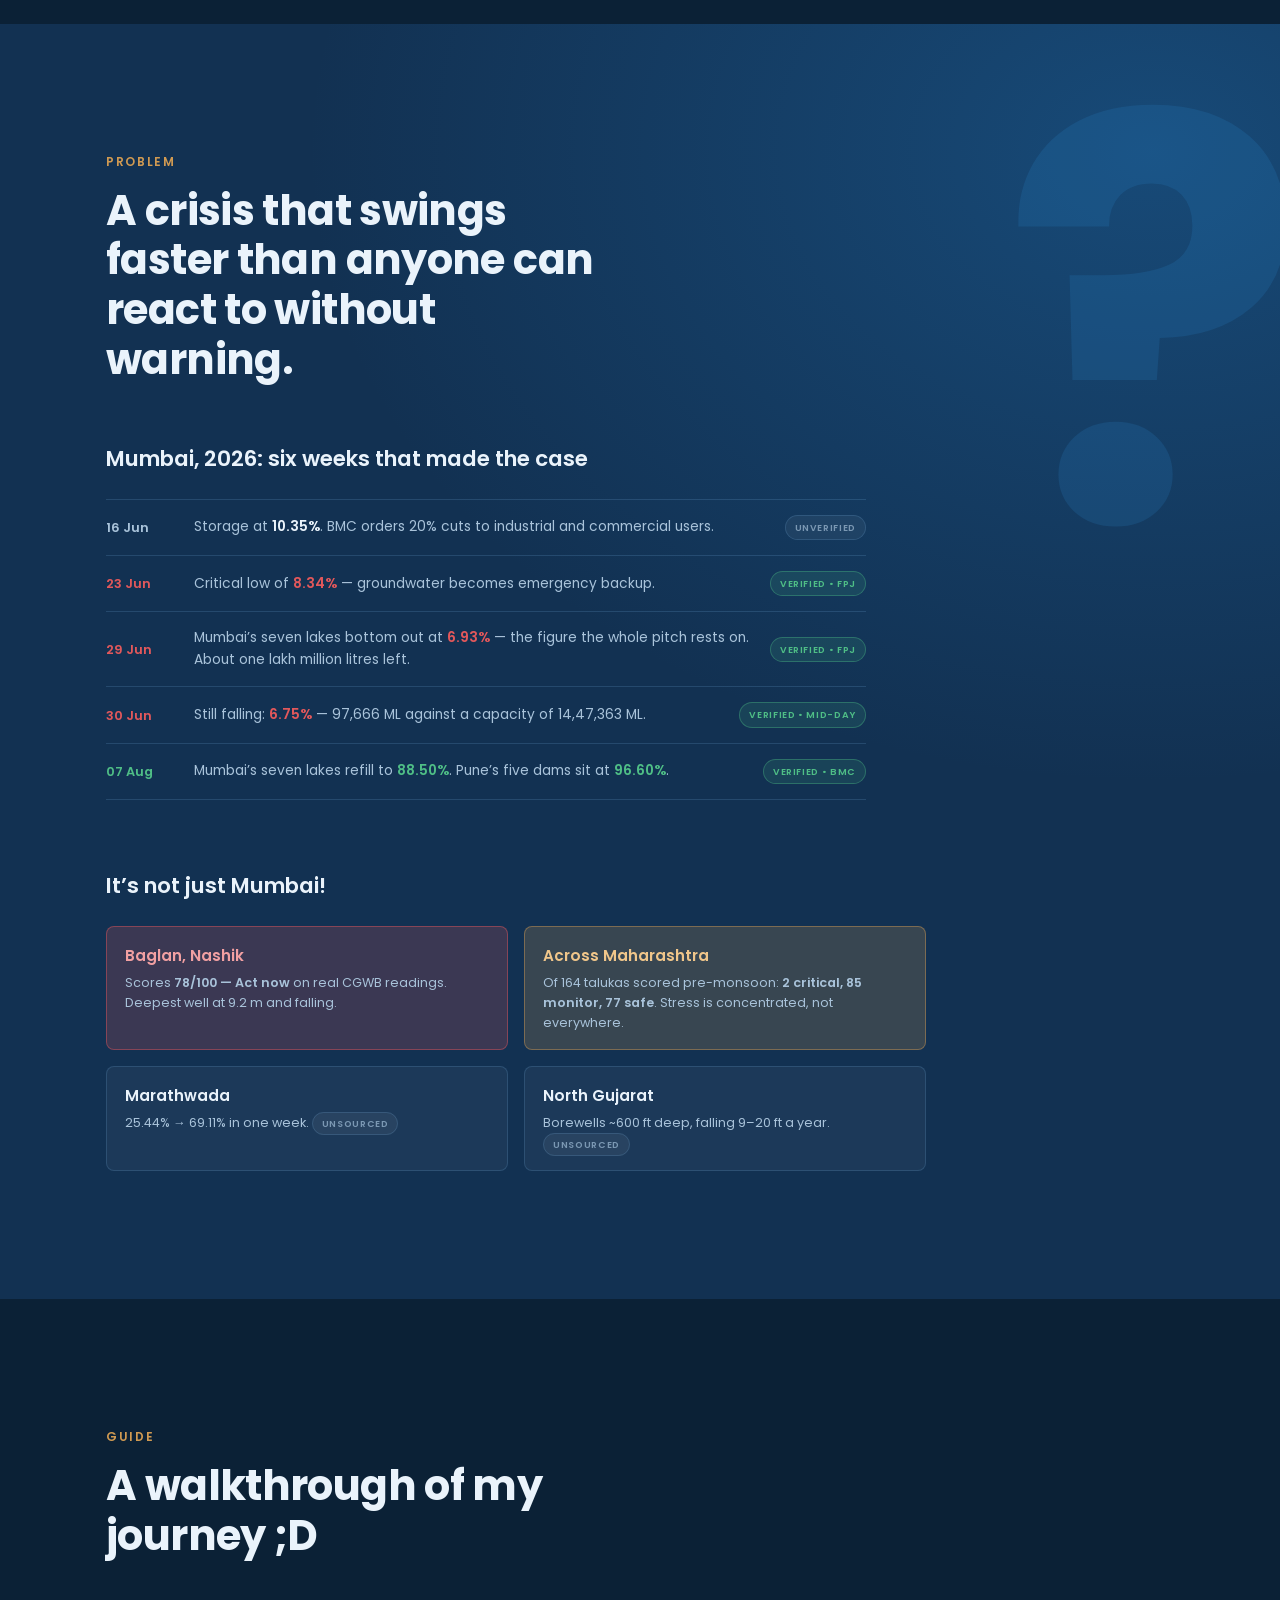
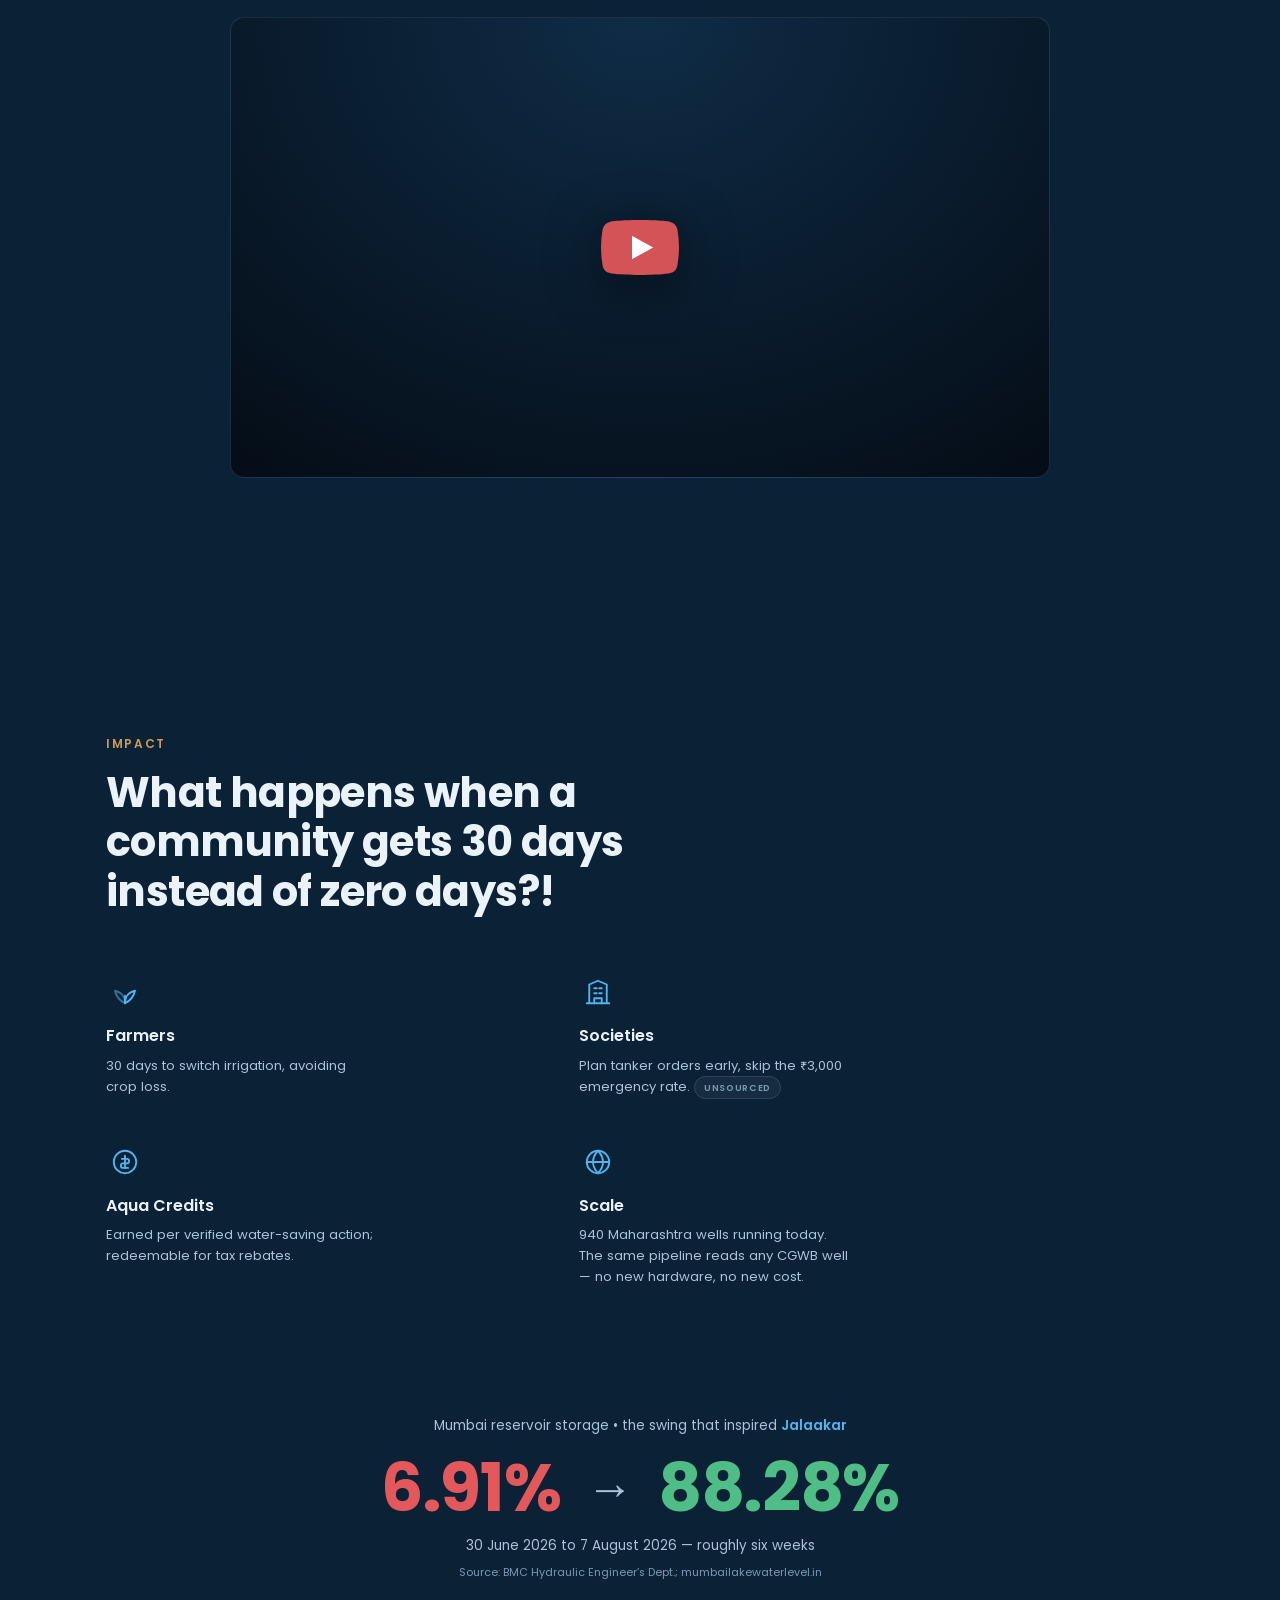
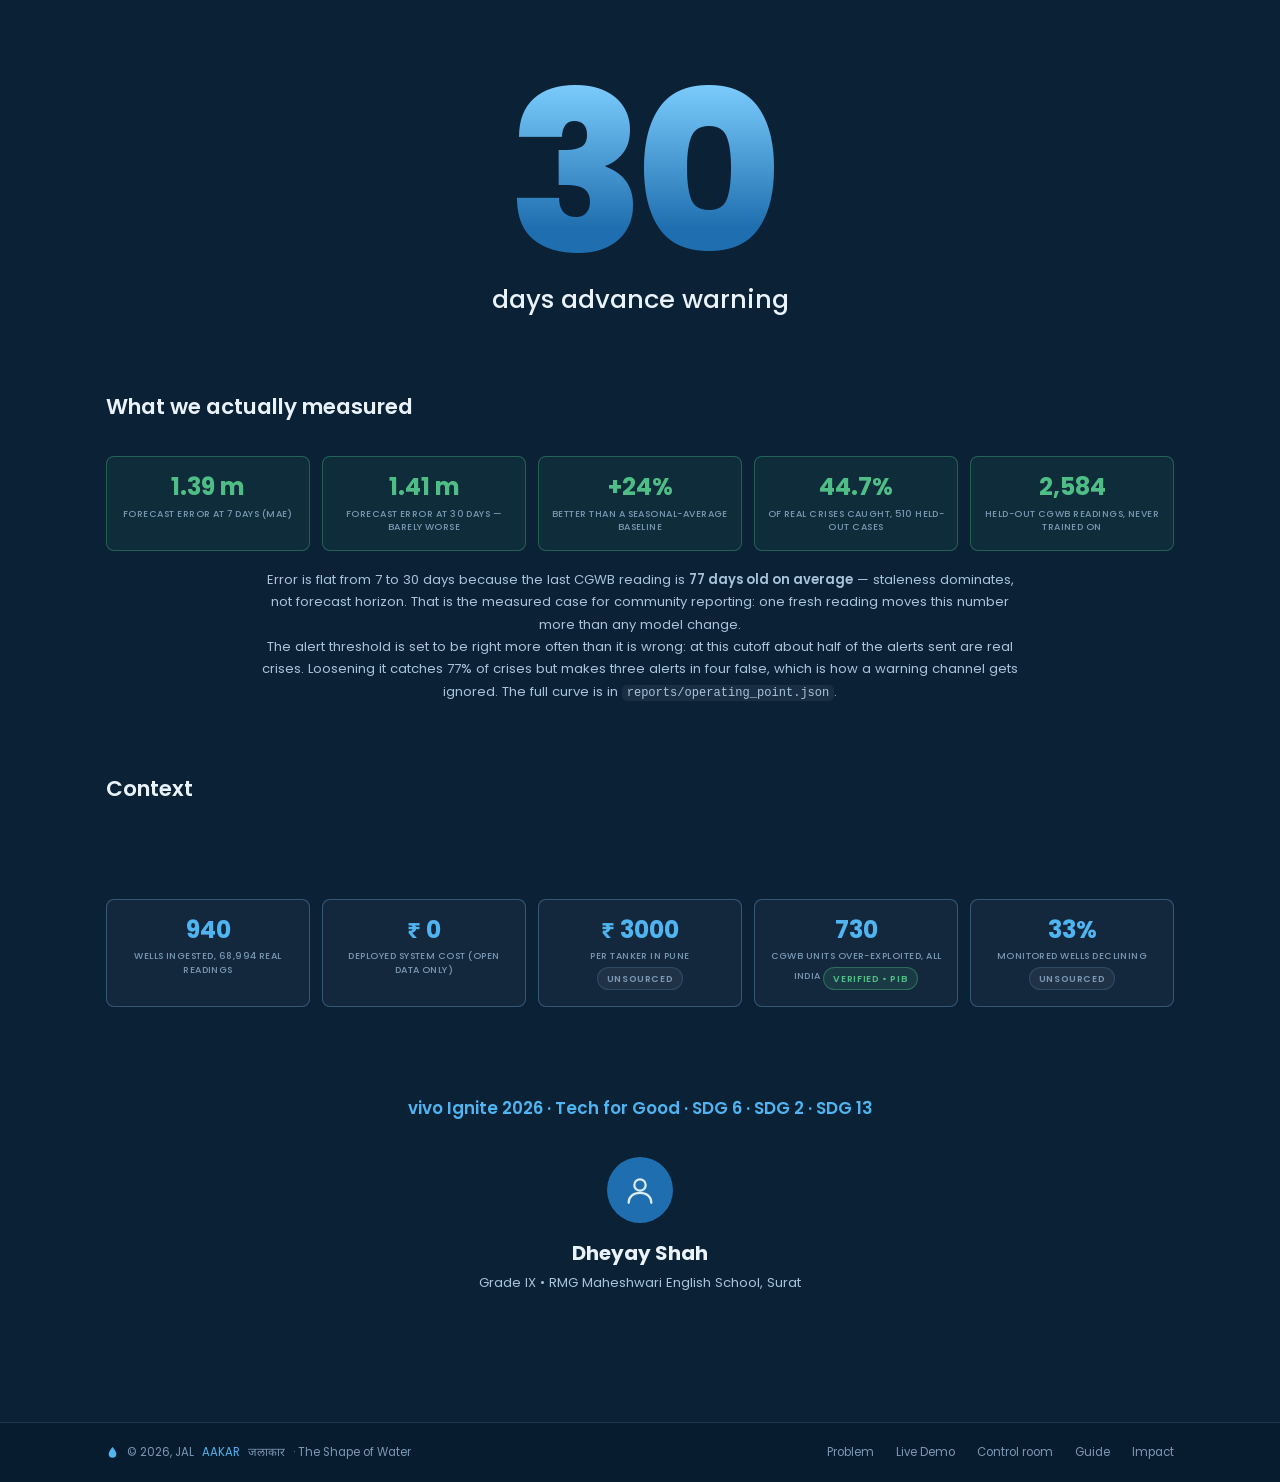
==== commit 517a831a: "feat(hardware): integrate multi-depth soil moisture and pH sensor rig" ====
--- a/web/index.html
+++ b/web/index.html
@@ -13,7 +13,7 @@
 
 <link rel="preload" href="assets/fonts/poppins-latin-700-normal.woff2" as="font" type="font/woff2" crossorigin>
 <link rel="preload" href="assets/fonts/poppins-latin-400-normal.woff2" as="font" type="font/woff2" crossorigin>
-<link rel="stylesheet" href="styles.css?v=3e3ad526">
+<link rel="stylesheet" href="styles.css?v=1a4b7683">
 <link rel="icon" href="data:image/svg+xml,%3Csvg xmlns='http://www.w3.org/2000/svg' viewBox='0 0 24 24'%3E%3Cpath fill='%234fb4f0' d='M12 2s7 8.2 7 12.6A7 7 0 0 1 5 14.6C5 10.2 12 2 12 2z'/%3E%3C/svg%3E">
 </head>
 <body>
--- a/web/styles.css
+++ b/web/styles.css
@@ -1048,6 +1048,85 @@
 }
 
 /* ==========================================================================
+   18b. SENSOR RIG — multi-depth soil moisture (20, 40, 60, 80 cm) + pH (100 cm)
+   Physical validation rig telemetry, shown under the score on demo.html
+   ========================================================================== */
+.rig{
+  margin-top:22px;padding:16px 18px;border-radius:12px;
+  background:rgba(15,32,54,.6);border:1px solid var(--line);
+}
+.rig__head{
+  display:flex;align-items:flex-start;justify-content:space-between;gap:12px;
+  margin-bottom:14px;padding-bottom:10px;border-bottom:1px solid var(--line);
+}
+.rig__title{font-size:.88rem;font-weight:600;color:var(--ink);margin:0}
+.rig__sub{font-size:.72rem;color:var(--ink-3);margin:2px 0 0}
+.rig__pill{
+  font-size:.58rem;font-weight:600;letter-spacing:.08em;text-transform:uppercase;
+  padding:3px 8px;border-radius:999px;white-space:nowrap;
+  color:var(--blue-400);background:rgba(79,180,240,.12);border:1px solid rgba(79,180,240,.3);
+}
+.rig__pill--live{
+  color:var(--green);background:rgba(79,190,134,.12);border-color:rgba(79,190,134,.35);
+}
+.rig__body{display:flex;flex-direction:column;gap:14px}
+.rig__column{display:flex;flex-direction:column;gap:8px}
+.rig__level{
+  display:grid;grid-template-columns:48px 1fr 38px 130px;align-items:center;gap:10px;
+  font-size:.75rem;
+}
+.rig__depth-label{
+  font-family:monospace;font-weight:600;color:var(--ink-2);font-size:.72rem;
+}
+.rig__bar-wrap{
+  height:8px;background:rgba(255,255,255,.08);border-radius:999px;overflow:hidden;
+}
+.rig__bar{
+  height:100%;border-radius:999px;transition:width .6s ease;
+  background:var(--blue-400);
+}
+.rig__bar--optimal{background:var(--green)}
+.rig__bar--adequate{background:var(--blue-400)}
+.rig__bar--monitor{background:var(--amber)}
+.rig__bar--stress{background:var(--red)}
+.rig__val{
+  font-family:monospace;font-weight:600;color:var(--ink);text-align:right;font-size:.74rem;
+}
+.rig__layer-role{color:var(--ink-3);font-size:.7rem;white-space:nowrap;overflow:hidden;text-overflow:ellipsis}
+.rig__ph-row{
+  display:flex;align-items:center;gap:10px;margin-top:4px;padding-top:6px;
+  border-top:1px dashed var(--line);
+}
+.rig__ph-box{display:flex;align-items:center;gap:10px}
+.rig__ph-badge{
+  font-size:.7rem;font-weight:600;padding:2px 8px;border-radius:6px;
+  background:rgba(255,255,255,.07);color:var(--ink-2);border:1px solid var(--line);
+}
+.rig__ph-badge--optimal{color:var(--green);border-color:rgba(79,190,134,.35)}
+.rig__ph-badge--warning{color:var(--amber);border-color:rgba(208,154,82,.35)}
+.rig__ph-note{font-size:.7rem;color:var(--ink-3)}
+
+.rig__advisory{
+  padding:10px 12px;border-radius:8px;
+  background:rgba(8,18,30,.5);border:1px solid var(--line);
+  display:flex;flex-direction:column;gap:8px;
+}
+.rig__dyn{display:flex;align-items:center;gap:8px;flex-wrap:wrap}
+.rig__dyn-chip{
+  font-size:.65rem;font-weight:600;text-transform:uppercase;letter-spacing:.05em;
+  padding:2px 7px;border-radius:4px;
+  background:rgba(79,180,240,.15);color:var(--blue-400);
+}
+.rig__dyn-desc{font-size:.72rem;color:var(--ink-2);margin:0}
+.rig__advice-box{font-size:.74rem;color:var(--ink)}
+.rig__advice-title{color:var(--ink-2);font-weight:600;display:inline}
+.rig__advice-text{margin:2px 0 0;color:var(--ink-2);line-height:1.4}
+@media (max-width:640px){
+  .rig__level{grid-template-columns:42px 1fr 34px;gap:6px}
+  .rig__layer-role{display:none}
+}
+
+/* ==========================================================================
    19. ALERT BOX — pipeline step 5, shown under the score on demo.html
    Deliberately reuses the page's panel/tab/field vocabulary; the only new
    idea is the chat bubble, which has to read as WhatsApp at a glance.
